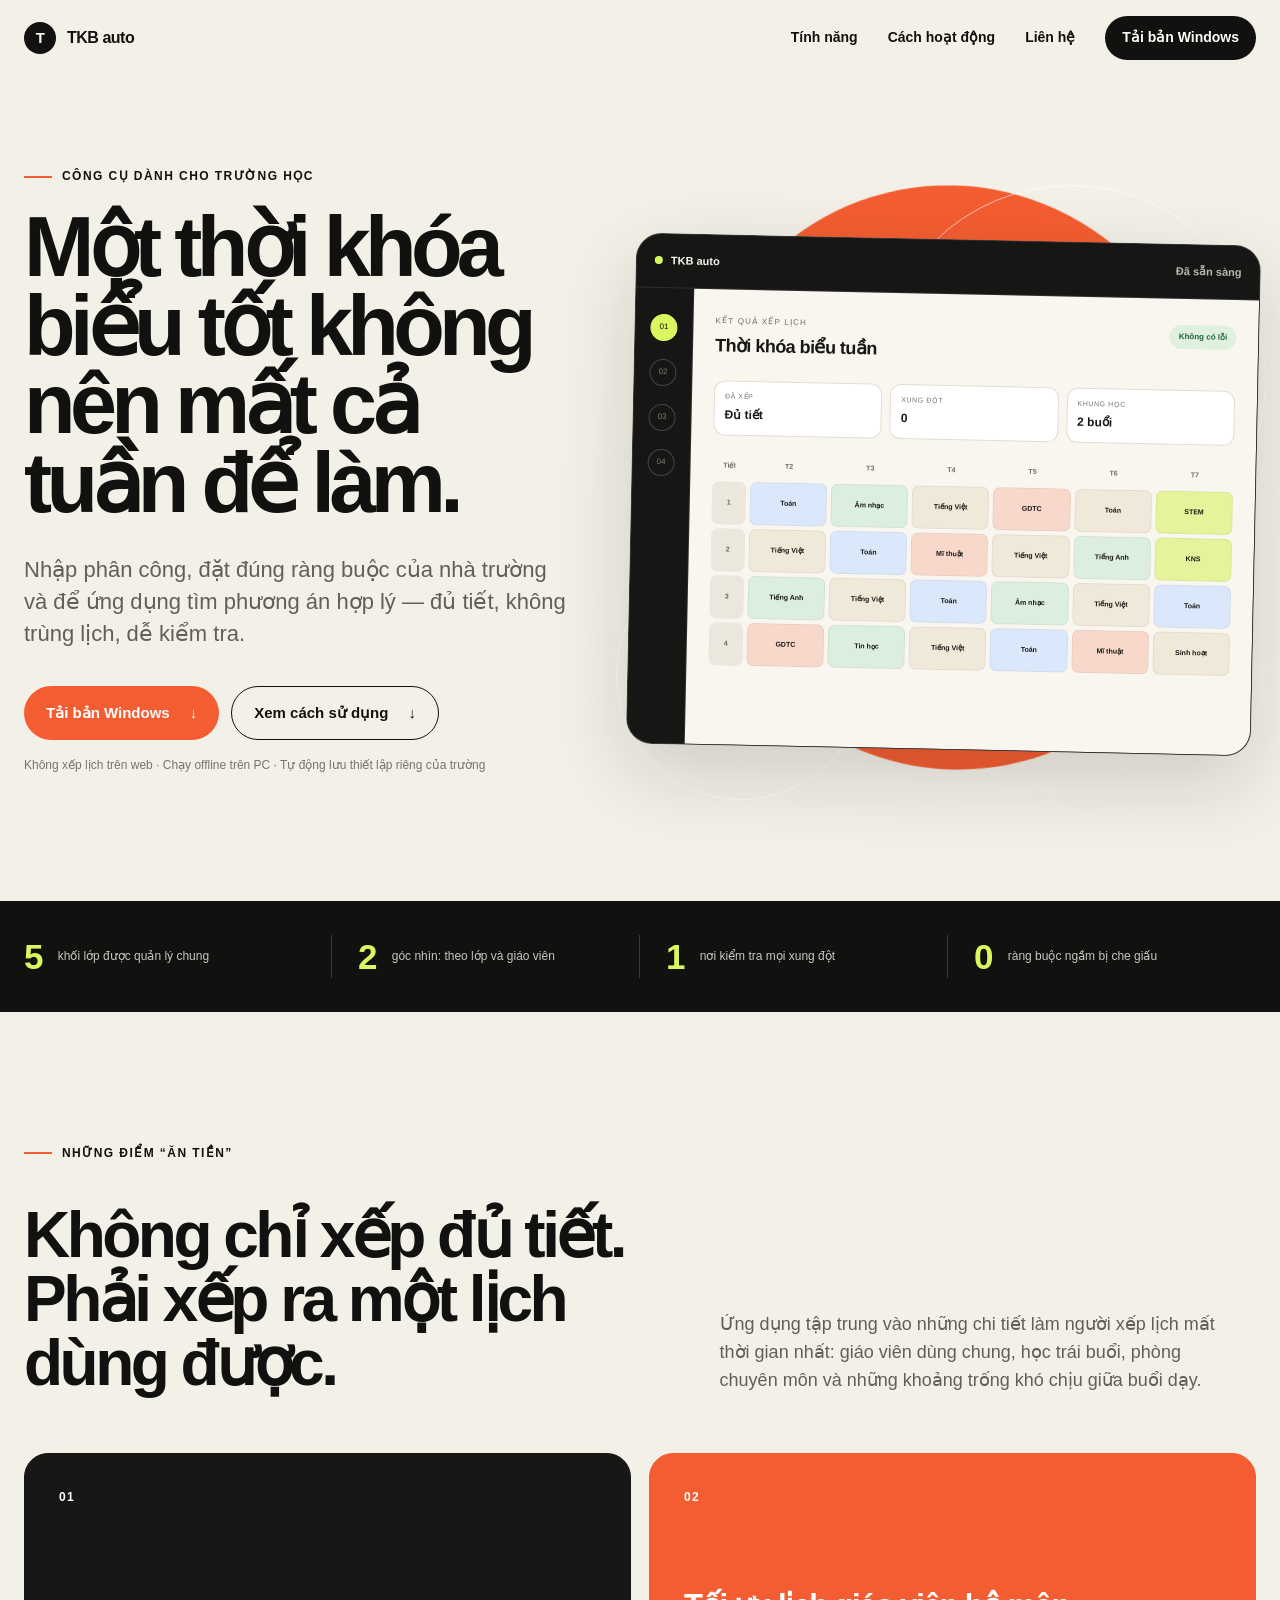
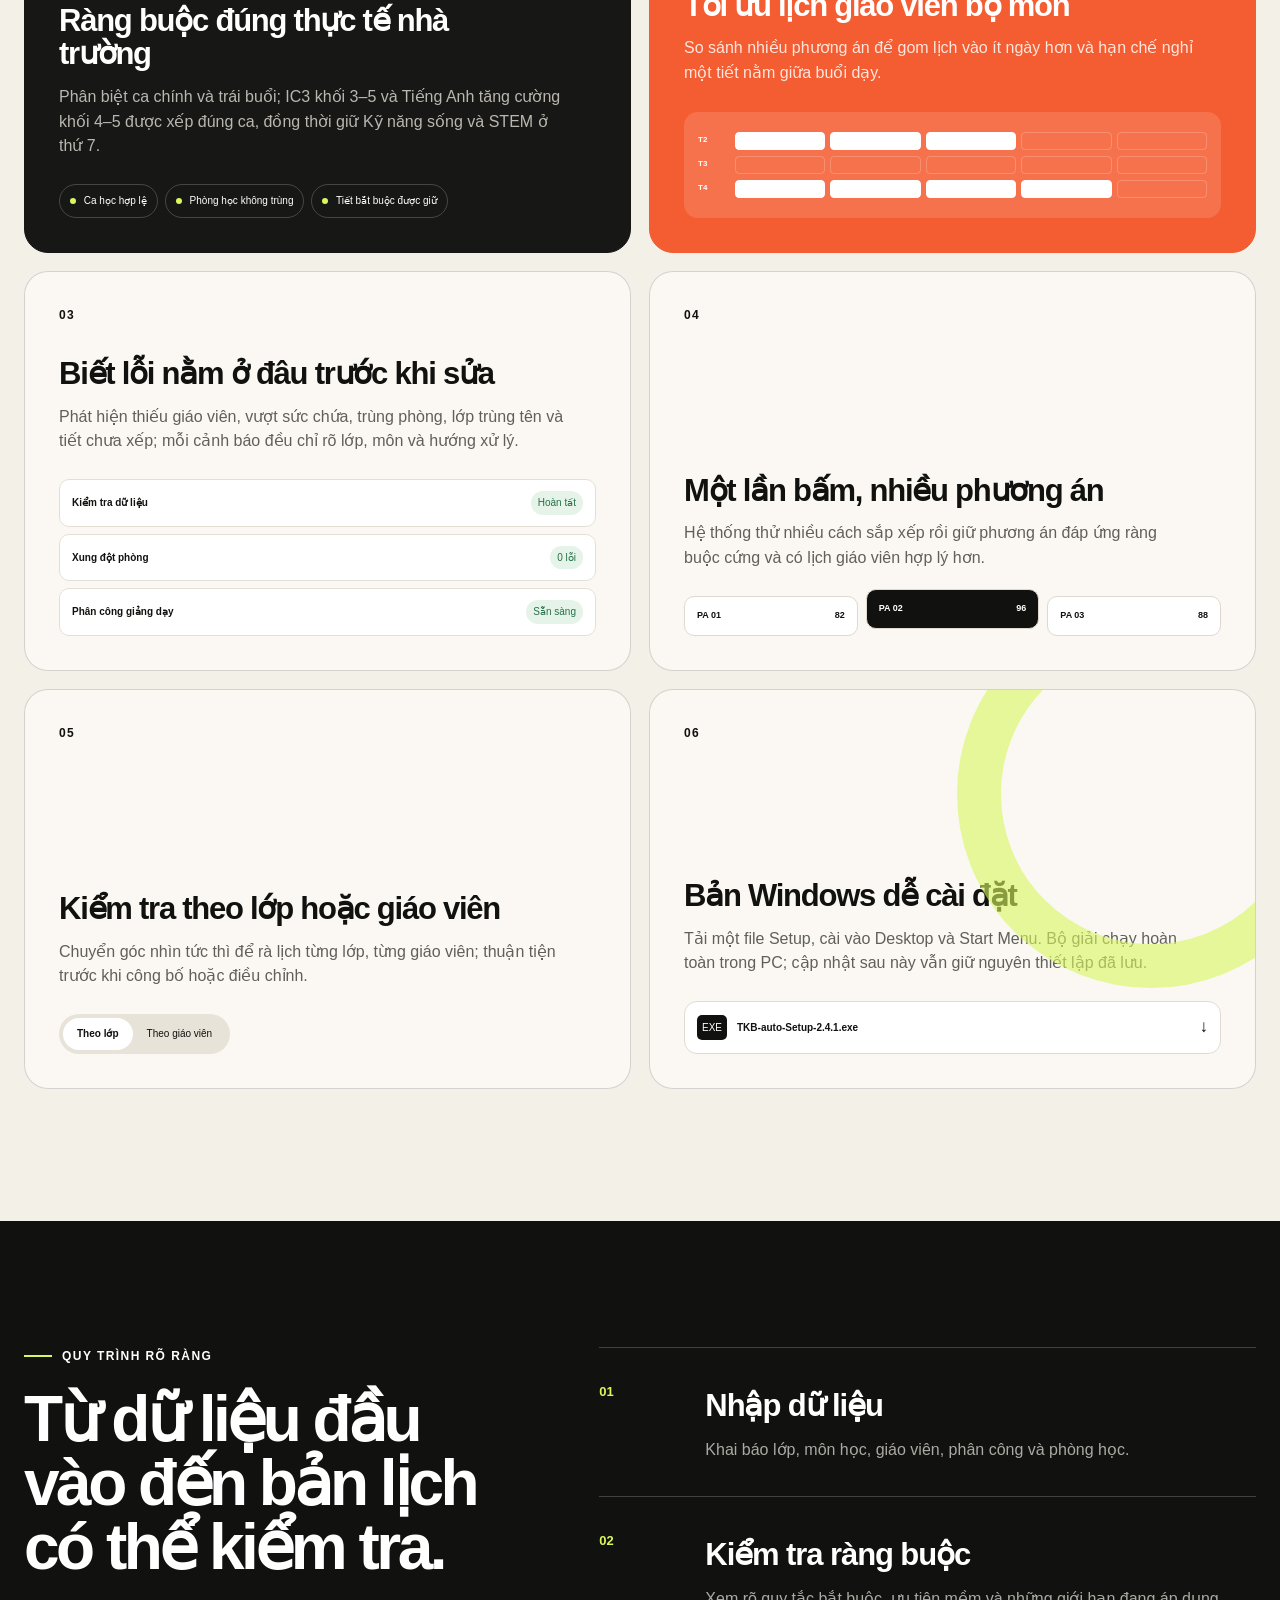
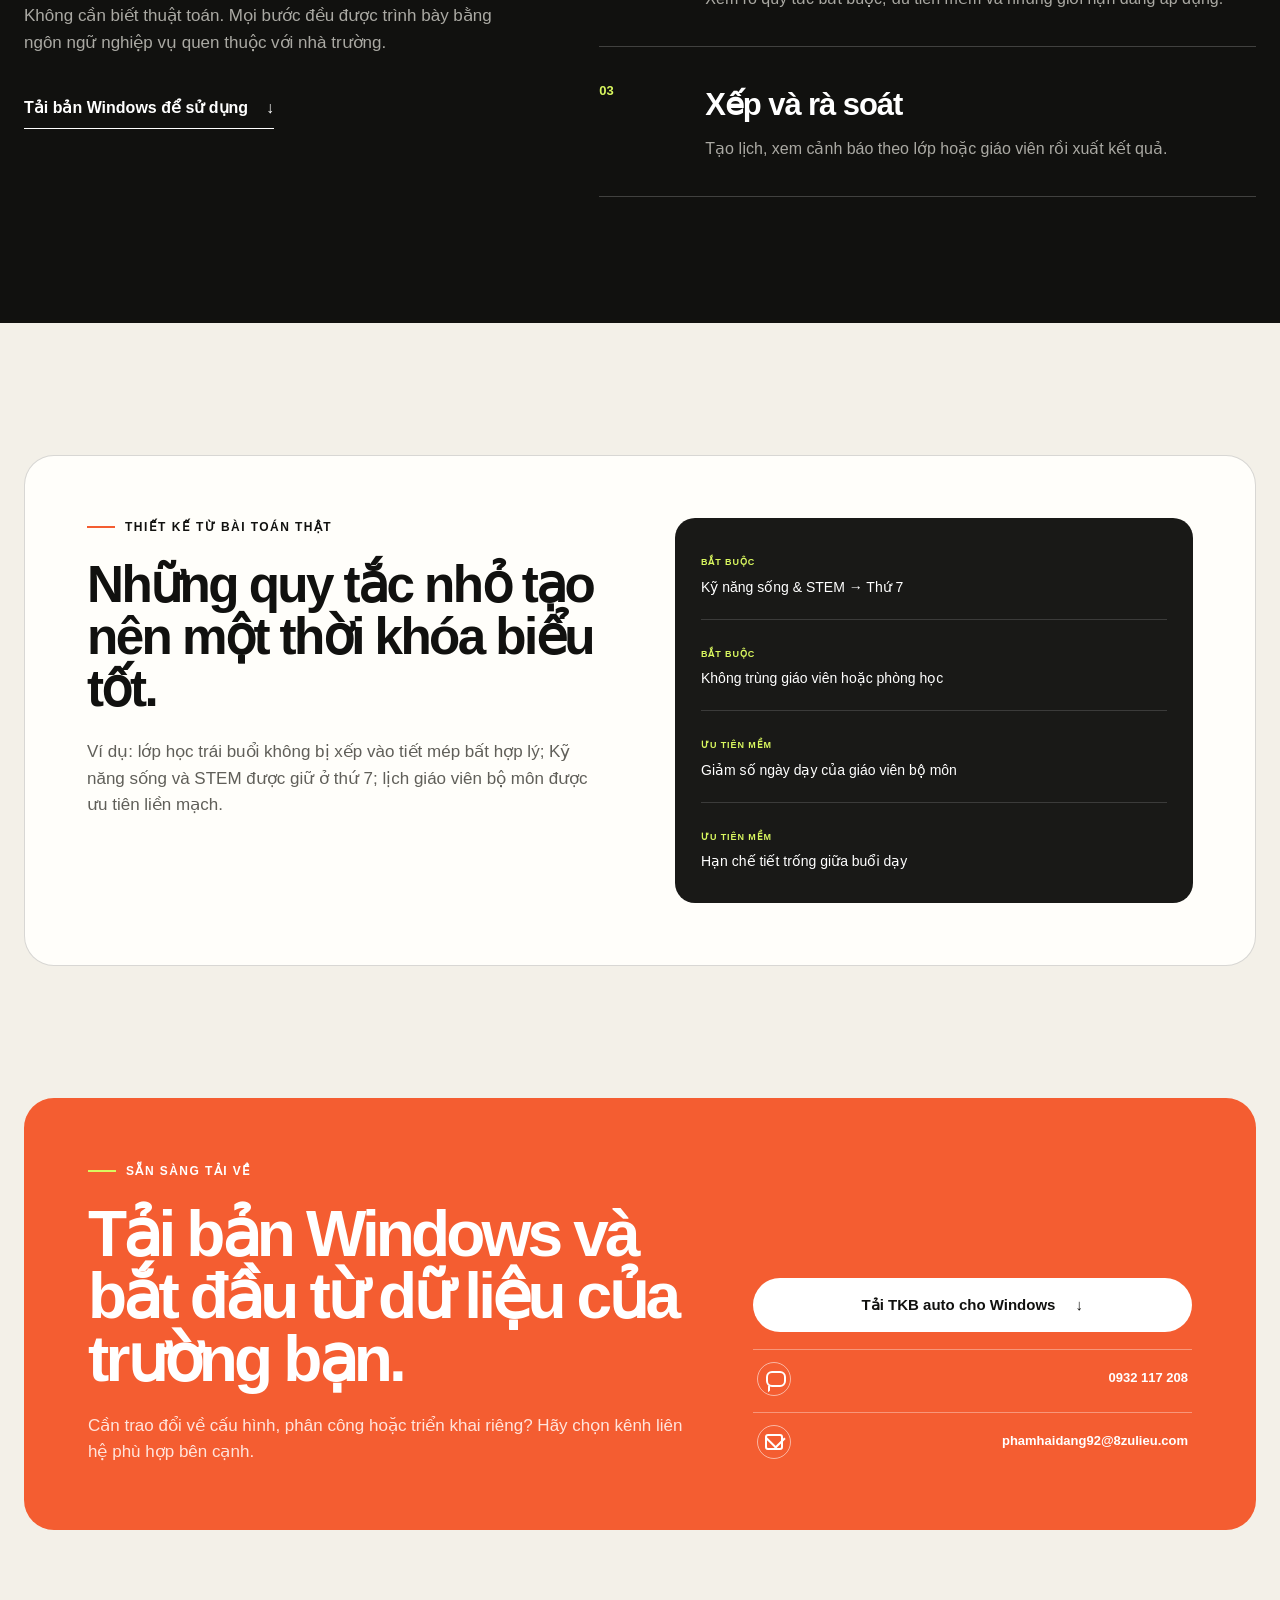
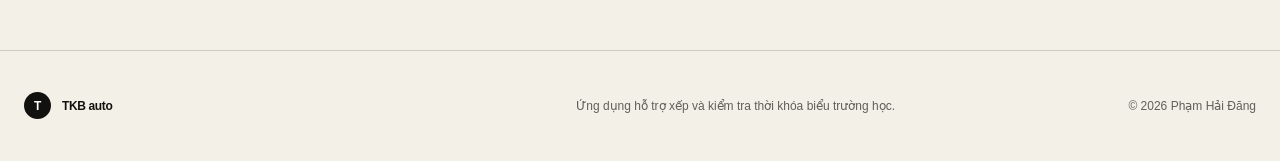
==== public/index.html @ d0f15cfa "V3.3" ====
<!doctype html>
<html lang="vi">
<head>
  <meta charset="utf-8">
  <meta name="viewport" content="width=device-width, initial-scale=1">
  <title>TKB auto — Xếp lịch nhanh, kiểm tra rõ, sửa dễ</title>
  <meta name="description" content="Ứng dụng xếp thời khóa biểu trường học với ràng buộc thực tế, tối ưu lịch giáo viên bộ môn và kiểm tra xung đột rõ ràng.">
  <meta name="theme-color" content="#f3f0e8">
  <meta property="og:title" content="TKB auto — Xếp lịch bớt áp lực">
  <meta property="og:description" content="Từ phân công giảng dạy đến thời khóa biểu hoàn chỉnh, có kiểm tra ràng buộc và tối ưu lịch giáo viên.">
  <meta property="og:type" content="website">
  <link rel="apple-touch-icon" href="./icons/icon-192.png">
  <link rel="stylesheet" href="./assets/styles.css">
  <!-- Bản CSS nhúng giúp trang vẫn hiển thị đúng khi nền tảng triển khai
       làm sai đường dẫn hoặc chưa tải được thư mục assets. -->
  <style id="bundled-critical-styles">
:root{
  --ink:#11110f;
  --muted:#605f59;
  --paper:#f3f0e8;
  --paper-2:#eae5da;
  --white:#fffefa;
  --orange:#f45d31;
  --orange-dark:#d9471f;
  --lime:#d9f75f;
  --blue:#a8c8ff;
  --green:#b7e7c4;
  --line:rgba(17,17,15,.16);
  --radius:24px;
  --shadow:0 28px 80px rgba(20,18,13,.16);
}

*{box-sizing:border-box}
html{scroll-behavior:smooth}
body{
  margin:0;
  background:var(--paper);
  color:var(--ink);
  font-family:Inter,ui-sans-serif,-apple-system,BlinkMacSystemFont,"Segoe UI",Arial,sans-serif;
  font-size:16px;
  line-height:1.55;
  -webkit-font-smoothing:antialiased;
}
a{color:inherit;text-decoration:none}
button{font:inherit}
.shell{width:min(1240px,calc(100% - 48px));margin-inline:auto}
.skip-link{position:fixed;left:16px;top:-60px;z-index:100;background:#fff;padding:12px 16px;border-radius:8px;font-weight:700}
.skip-link:focus{top:12px}

.site-header{
  position:sticky;
  top:0;
  z-index:50;
  background:rgba(243,240,232,.86);
  border-bottom:1px solid transparent;
  backdrop-filter:blur(18px);
}
.site-header.scrolled{border-bottom-color:var(--line)}
.nav-wrap{min-height:76px;display:flex;align-items:center;justify-content:space-between;gap:28px}
.brand{display:inline-flex;align-items:center;gap:11px;font-weight:760;letter-spacing:-.03em}
.brand-mark{width:32px;height:32px;border-radius:50%;display:grid;place-items:center;background:var(--ink);color:var(--white);font-size:15px}
.main-nav{display:flex;align-items:center;gap:30px;font-size:14px;font-weight:650}
.main-nav>a:not(.nav-download){position:relative}
.main-nav>a:not(.nav-download):after{content:"";position:absolute;left:0;right:100%;bottom:-5px;height:1px;background:var(--ink);transition:right .22s ease}
.main-nav>a:not(.nav-download):hover:after{right:0}
.nav-download{padding:11px 17px;background:var(--ink);color:var(--white);border-radius:999px;border:0;cursor:pointer;font:inherit}
.nav-download:hover{background:var(--orange)}
.install-button{font:inherit;cursor:pointer}
.menu-toggle{display:none;border:1px solid var(--line);background:transparent;border-radius:999px;padding:8px 13px;cursor:pointer}

.hero{display:grid;grid-template-columns:minmax(0,.93fr) minmax(520px,1.07fr);gap:64px;align-items:center;padding-top:76px;padding-bottom:100px;min-height:calc(100vh - 76px)}
.eyebrow{display:flex;align-items:center;gap:10px;margin:0 0 22px;font-size:12px;font-weight:800;letter-spacing:.12em;text-transform:uppercase}
.eyebrow span{width:28px;height:2px;background:var(--orange)}
.hero h1{font-size:clamp(50px,6.6vw,92px);line-height:.93;letter-spacing:-.067em;margin:0;max-width:760px;font-weight:750}
.hero-lead{font-size:clamp(18px,2vw,22px);line-height:1.45;color:var(--muted);max-width:650px;margin:32px 0 0}
.hero-actions{display:flex;flex-wrap:wrap;gap:12px;margin-top:36px}
.button{display:inline-flex;align-items:center;justify-content:center;gap:20px;min-height:54px;padding:0 22px;border:0;border-radius:999px;font-size:15px;font-weight:750;cursor:pointer;transition:transform .2s ease,background .2s ease,color .2s ease}
.button:hover{transform:translateY(-2px)}
.button-primary{background:var(--orange);color:#fff}
.button-primary:hover{background:var(--orange-dark)}
.button-secondary{border:1px solid var(--ink);background:transparent}
.button-secondary:hover{background:var(--ink);color:#fff}
.microcopy{font-size:12px;color:#77746c;margin-top:16px}

.product-stage{position:relative;padding:54px 0 20px;isolation:isolate}
.product-stage:before{content:"";position:absolute;inset:0 5% 0 8%;background:var(--orange);border-radius:50%;filter:blur(0);transform:rotate(-8deg);z-index:-3}
.orbit{position:absolute;border:1px solid rgba(255,255,255,.6);border-radius:50%;z-index:-1}
.orbit-one{width:390px;height:390px;right:-10px;top:0}
.orbit-two{width:250px;height:250px;left:-15px;bottom:-30px}
.product-window{background:#161614;border-radius:26px;box-shadow:var(--shadow);overflow:hidden;transform:rotate(1.2deg);border:1px solid rgba(255,255,255,.16)}
.window-bar{height:54px;display:flex;align-items:center;justify-content:space-between;padding:0 18px;color:#f6f3eb;border-bottom:1px solid rgba(255,255,255,.1);font-size:11px;font-weight:750}
.window-brand{display:flex;align-items:center;gap:8px}.dot{width:8px;height:8px;background:var(--lime);border-radius:50%}
.window-status{color:#b9b7af}
.mock-layout{display:grid;grid-template-columns:58px 1fr;min-height:455px}
.mock-sidebar{border-right:1px solid rgba(255,255,255,.1);display:flex;flex-direction:column;align-items:center;gap:18px;padding-top:26px}
.mock-step{width:27px;height:27px;border:1px solid rgba(255,255,255,.2);border-radius:50%;display:grid;place-items:center;color:#7f7e78;font-size:8px}.mock-step.active{background:var(--lime);color:#111;border-color:var(--lime)}
.mock-main{background:#f8f6ef;padding:26px 22px;color:#171714;min-width:0}
.mock-heading{display:flex;align-items:flex-start;justify-content:space-between;gap:16px}.mock-heading small{display:block;font-size:8px;letter-spacing:.15em;color:#6f6d66;margin-bottom:5px}.mock-heading strong{font-size:18px;letter-spacing:-.03em}
.success-pill{font-size:8px;font-weight:800;background:#dff0df;color:#216339;padding:6px 9px;border-radius:99px}
.metric-row{display:grid;grid-template-columns:repeat(3,1fr);gap:8px;margin:20px 0}
.metric-row div{background:#fff;border:1px solid #e3ded3;border-radius:11px;padding:10px}.metric-row span{display:block;font-size:7px;color:#77746d;text-transform:uppercase;letter-spacing:.08em}.metric-row strong{display:block;font-size:12px;margin-top:3px}
.schedule-grid{display:grid;grid-template-columns:34px repeat(6,minmax(44px,1fr));gap:4px}
.schedule-grid>span{min-height:43px;border-radius:7px;display:grid;place-items:center;text-align:center;padding:3px;font-size:7px;font-weight:700}
.grid-head{min-height:22px!important;color:#6f6d66}.period{background:#ebe7dd;color:#68665f}.cell{border:1px solid rgba(15,15,13,.05)}.cell.blue{background:#dbe8fb}.cell.green{background:#dceede}.cell.cream{background:#f0e8d8}.cell.coral{background:#f8d8cb}.cell.lime{background:#e5f49a}

.proof-band{background:var(--ink);color:#fff}
.proof-grid{display:grid;grid-template-columns:repeat(4,1fr);padding-block:34px}
.proof-grid>div{display:flex;align-items:center;gap:16px;padding:4px 26px;border-right:1px solid rgba(255,255,255,.18)}
.proof-grid>div:first-child{padding-left:0}.proof-grid>div:last-child{border-right:0}
.proof-grid strong{font-size:35px;line-height:1;color:var(--lime);letter-spacing:-.05em}.proof-grid span{font-size:12px;line-height:1.35;color:#c8c6bf}

.section{padding-top:132px;padding-bottom:132px}
.section-heading{display:grid;grid-template-columns:1.1fr .9fr;gap:40px;align-items:end;margin-bottom:58px}
.section-heading .eyebrow{grid-column:1/-1;margin-bottom:0}
.section-heading h2{font-size:clamp(42px,5vw,72px);line-height:1;letter-spacing:-.055em;margin:0;max-width:800px}
.section-heading>p:last-child{font-size:18px;color:var(--muted);margin:0;max-width:510px}
.feature-grid{display:grid;grid-template-columns:repeat(2,minmax(0,1fr));gap:18px}
.feature-card{position:relative;min-height:400px;padding:34px;border:1px solid var(--line);border-radius:var(--radius);background:rgba(255,254,250,.62);overflow:hidden;display:flex;flex-direction:column}
.feature-card h3{font-size:31px;line-height:1.08;letter-spacing:-.04em;max-width:480px;margin:auto 0 14px}
.feature-card p{color:var(--muted);font-size:16px;max-width:510px;margin:0}
.feature-number{font-size:12px;font-weight:800;letter-spacing:.12em}
.feature-dark{background:#171715;color:#fff;border-color:#171715}.feature-dark p{color:#b9b7b0}
.feature-accent{background:var(--orange);color:#fff;border-color:var(--orange)}.feature-accent p{color:#ffe6de}
.mini-rule-list{display:flex;flex-wrap:wrap;gap:7px;margin-top:25px}.mini-rule-list span{font-size:10px;padding:8px 10px;border:1px solid rgba(255,255,255,.2);border-radius:999px}.mini-rule-list i{display:inline-block;width:6px;height:6px;border-radius:50%;background:var(--lime);margin-right:5px}
.compact-schedule{margin-top:26px;background:rgba(255,255,255,.13);padding:14px;border-radius:14px}.compact-schedule div{display:grid;grid-template-columns:32px repeat(5,1fr);gap:5px;align-items:center;margin:6px 0}.compact-schedule span{font-size:8px;font-weight:800}.compact-schedule b{height:18px;border:1px solid rgba(255,255,255,.2);border-radius:4px}.compact-schedule b.on{background:#fff;border-color:#fff}
.issue-stack{display:grid;gap:7px;margin-top:25px}.issue-stack span{display:flex;justify-content:space-between;align-items:center;background:#fff;border:1px solid #e4dfd4;padding:11px 12px;border-radius:10px;font-size:10px}.issue-stack em{font-style:normal;color:#26714a;background:#e5f3e8;padding:4px 7px;border-radius:99px}
.option-cards{display:flex;gap:8px;margin-top:25px}.option-cards span{flex:1;background:#fff;border:1px solid #ded9cf;border-radius:10px;padding:12px;font-size:9px;font-weight:800}.option-cards i{float:right;font-style:normal}.option-cards .chosen{background:var(--ink);color:#fff;transform:translateY(-7px)}
.view-switch{display:flex;background:#e8e3d8;padding:4px;border-radius:999px;margin-top:25px;width:max-content;max-width:100%}.view-switch span{font-size:10px;padding:8px 14px;border-radius:999px}.view-switch .active{background:#fff;font-weight:800}
.feature-lined:after{content:"";position:absolute;right:-90px;top:-90px;width:300px;height:300px;border:44px solid var(--lime);border-radius:50%;opacity:.6}.file-chip{position:relative;z-index:1;display:flex;align-items:center;gap:10px;background:#fff;border:1px solid #dfdbd0;border-radius:13px;padding:12px;margin-top:25px;font-size:10px}.file-chip span{background:var(--ink);color:#fff;border-radius:5px;padding:5px}.file-chip b{flex:1}.file-chip em{font-style:normal;font-size:17px}

.workflow-section{background:var(--ink);color:#fff;padding:126px 0}
.workflow-wrap{display:grid;grid-template-columns:.85fr 1.15fr;gap:90px;align-items:start}
.eyebrow-light{color:#fff}.eyebrow-light span{background:var(--lime)}
.workflow-copy{position:sticky;top:120px}.workflow-copy h2{font-size:clamp(42px,5vw,68px);line-height:1;letter-spacing:-.055em;margin:0 0 24px}.workflow-copy>p:not(.eyebrow){color:#aaa9a3;font-size:17px;max-width:500px}.text-link{display:inline-flex;gap:18px;margin-top:23px;border-bottom:1px solid #fff;padding-bottom:7px;font-weight:750}
.workflow-list{list-style:none;padding:0;margin:0}.workflow-list li{display:grid;grid-template-columns:80px 1fr;gap:26px;padding:34px 0;border-top:1px solid rgba(255,255,255,.2)}.workflow-list li:last-child{border-bottom:1px solid rgba(255,255,255,.2)}.workflow-list>li>span{font-size:13px;color:var(--lime);font-weight:800}.workflow-list h3{font-size:31px;margin:0 0 8px;letter-spacing:-.035em}.workflow-list p{margin:0;color:#aaa9a3;max-width:520px}

.reality-panel{display:grid;grid-template-columns:1fr 1fr;gap:70px;background:var(--white);border:1px solid var(--line);border-radius:30px;padding:62px}
.reality-copy h2{font-size:clamp(38px,4vw,58px);line-height:1.02;letter-spacing:-.05em;margin:0 0 24px}.reality-copy>p:last-child{color:var(--muted);font-size:17px}
.rule-board{background:#191917;color:#fff;border-radius:20px;padding:10px 26px}.rule-board div{padding:20px 0;border-bottom:1px solid rgba(255,255,255,.15)}.rule-board div:last-child{border:0}.rule-board span{font-size:9px;letter-spacing:.1em;text-transform:uppercase;color:var(--lime);font-weight:800}.rule-board p{margin:4px 0 0;font-size:14px}

.contact-section{padding:0 0 120px}
.contact-card{background:var(--orange);color:#fff;border-radius:30px;padding:64px;display:grid;grid-template-columns:1.15fr .85fr;gap:70px;align-items:end}
.contact-card h2{font-size:clamp(42px,5vw,72px);line-height:.98;letter-spacing:-.06em;margin:0 0 22px}.contact-card p:not(.eyebrow){color:#ffe4dc;font-size:17px;max-width:650px;margin-bottom:0}
.contact-actions{display:grid;gap:9px}.button-light{background:#fff;color:var(--ink);margin-bottom:8px}.button-light:hover{background:var(--lime)}
.contact-link{display:flex;align-items:center;justify-content:space-between;gap:20px;border-top:1px solid rgba(255,255,255,.35);padding:12px 4px 7px}.contact-link strong{font-size:13px;text-align:right;overflow-wrap:anywhere}
.contact-icon{position:relative;display:inline-block;width:34px;height:34px;flex:0 0 34px;border:1px solid rgba(255,255,255,.55);border-radius:50%}
.contact-icon-chat:before{content:"";position:absolute;left:8px;top:8px;width:16px;height:12px;border:2px solid #fff;border-radius:6px}
.contact-icon-chat:after{content:"";position:absolute;left:10px;top:20px;width:6px;height:6px;border-left:2px solid #fff;transform:skewY(-38deg)}
.contact-icon-mail:before{content:"";position:absolute;inset:8px 7px;border:2px solid #fff;border-radius:3px}
.contact-icon-mail:after{content:"";position:absolute;left:10px;top:8px;width:12px;height:12px;border-right:2px solid #fff;border-bottom:2px solid #fff;transform:rotate(45deg) translate(-1px,-2px)}

.install-dialog{width:min(620px,calc(100% - 30px));border:0;border-radius:26px;padding:38px;background:var(--white);color:var(--ink);box-shadow:0 30px 100px rgba(0,0,0,.3)}
.install-dialog::backdrop{background:rgba(17,17,15,.66);backdrop-filter:blur(7px)}
.install-dialog form{position:absolute;right:18px;top:18px}.dialog-close{width:36px;height:36px;border:1px solid var(--line);border-radius:50%;background:transparent;font-size:23px;line-height:1;cursor:pointer}
.install-dialog h2{font-size:38px;line-height:1.03;letter-spacing:-.045em;margin:0 0 22px;max-width:520px}
.install-dialog ol{padding-left:22px;color:var(--muted);margin:0 0 28px}.install-dialog li{padding:5px 0 5px 6px}.install-dialog .button{width:max-content}

.site-footer{border-top:1px solid var(--line);padding:34px 0}
.footer-wrap{display:grid;grid-template-columns:1fr 1fr auto;align-items:center;gap:30px;font-size:12px;color:var(--muted)}
.brand-footer{color:var(--ink)}.brand-footer .brand-mark{width:27px;height:27px;font-size:12px}

.js .reveal{opacity:0;transform:translateY(24px);transition:opacity .7s ease,transform .7s ease}.js .reveal.visible{opacity:1;transform:none}
:focus-visible{outline:3px solid var(--blue);outline-offset:3px}
@media (prefers-reduced-motion:reduce){html{scroll-behavior:auto}.js .reveal{opacity:1;transform:none;transition:none}.button{transition:none}}

@media(max-width:1050px){
  .hero{grid-template-columns:1fr;min-height:auto;padding-top:60px}.hero-copy{max-width:850px}.product-stage{max-width:780px;width:100%;margin:auto}.section-heading{grid-template-columns:1fr}.section-heading>p:last-child{max-width:700px}.workflow-wrap{gap:50px}.reality-panel{gap:40px;padding:44px}.contact-card{grid-template-columns:1fr;gap:45px}
}
@media(max-width:780px){
  .shell{width:min(100% - 30px,1240px)}.nav-wrap{min-height:68px}.menu-toggle{display:block}.main-nav{display:none;position:absolute;left:15px;right:15px;top:64px;background:var(--white);border:1px solid var(--line);border-radius:16px;padding:15px;box-shadow:0 15px 35px rgba(0,0,0,.12);align-items:stretch;gap:2px}.main-nav.open{display:flex;flex-direction:column}.main-nav a,.main-nav button{padding:11px 12px}.nav-download{text-align:center;margin-top:5px}.hero{padding-top:48px;padding-bottom:72px;gap:38px}.hero h1{font-size:clamp(46px,14vw,72px)}.mock-layout{grid-template-columns:42px 1fr;min-height:400px}.mock-main{padding:20px 13px}.schedule-grid{grid-template-columns:27px repeat(6,minmax(33px,1fr));gap:3px}.schedule-grid>span{min-height:37px;font-size:6px}.proof-grid{grid-template-columns:1fr 1fr;gap:0}.proof-grid>div{border-right:0;border-bottom:1px solid rgba(255,255,255,.18);padding:22px 12px}.proof-grid>div:nth-child(odd){border-right:1px solid rgba(255,255,255,.18)}.section{padding-top:92px;padding-bottom:92px}.section-heading{margin-bottom:38px}.section-heading h2{font-size:44px}.feature-grid{grid-template-columns:1fr}.feature-card{min-height:360px;padding:27px}.feature-card h3{font-size:29px}.workflow-section{padding:90px 0}.workflow-wrap{grid-template-columns:1fr}.workflow-copy{position:static}.workflow-copy h2{font-size:44px}.reality-panel{grid-template-columns:1fr;padding:30px 24px}.contact-section{padding-bottom:78px}.contact-card{padding:36px 25px}.contact-card h2{font-size:44px}.footer-wrap{grid-template-columns:1fr;gap:12px}.footer-wrap p{margin:0}.install-dialog{padding:32px 24px}.install-dialog h2{font-size:32px}
}
@media(max-width:480px){
  .hero-actions{display:grid}.button{width:100%}.product-stage{padding-top:28px}.product-stage:before{inset:0}.product-window{border-radius:18px}.window-bar{height:46px}.mock-sidebar{display:none}.mock-layout{grid-template-columns:1fr}.metric-row div{padding:8px 6px}.schedule-grid{overflow:hidden}.proof-grid{grid-template-columns:1fr}.proof-grid>div:nth-child(odd){border-right:0}.section-heading h2,.workflow-copy h2,.contact-card h2{font-size:38px}.feature-card{min-height:340px}.workflow-list li{grid-template-columns:44px 1fr;gap:12px}.workflow-list h3{font-size:25px}.contact-link{align-items:center;flex-direction:row;gap:12px}.contact-link strong{text-align:right}.reality-panel{border-radius:22px}.contact-card{border-radius:22px}
}

  </style>
</head>
<body>
  <a class="skip-link" href="#main">Đi thẳng tới nội dung</a>

  <header class="site-header" id="top">
    <div class="shell nav-wrap">
      <a class="brand" href="#top" aria-label="TKB auto - Trang chủ">
        <span class="brand-mark" aria-hidden="true">T</span>
        <span>TKB auto</span>
      </a>
      <button class="menu-toggle" type="button" aria-expanded="false" aria-controls="main-nav">Menu</button>
      <nav class="main-nav" id="main-nav" aria-label="Điều hướng chính">
        <a href="#features">Tính năng</a>
        <a href="#workflow">Cách hoạt động</a>
        <a href="#contact">Liên hệ</a>
        <a class="nav-download" href="./downloads/TKB-auto-Setup-2.4.1.exe" download data-desktop-download>Tải bản Windows</a>
      </nav>
    </div>
  </header>

  <main id="main">
    <section class="hero shell">
      <div class="hero-copy reveal">
        <p class="eyebrow"><span></span> Công cụ dành cho trường học</p>
        <h1>Một thời khóa biểu tốt không nên mất cả tuần để làm.</h1>
        <p class="hero-lead">Nhập phân công, đặt đúng ràng buộc của nhà trường và để ứng dụng tìm phương án hợp lý — đủ tiết, không trùng lịch, dễ kiểm tra.</p>
        <div class="hero-actions">
          <a class="button button-primary" href="./downloads/TKB-auto-Setup-2.4.1.exe" download data-desktop-download>Tải bản Windows <span aria-hidden="true">↓</span></a>
          <a class="button button-secondary" href="#workflow">Xem cách sử dụng <span aria-hidden="true">↓</span></a>
        </div>
        <p class="microcopy">Không xếp lịch trên web · Chạy offline trên PC · Tự động lưu thiết lập riêng của trường</p>
      </div>

      <div class="product-stage reveal" aria-label="Minh họa giao diện ứng dụng thời khóa biểu">
        <div class="orbit orbit-one"></div>
        <div class="orbit orbit-two"></div>
        <div class="product-window">
          <div class="window-bar">
            <div class="window-brand"><span class="dot"></span> TKB auto</div>
            <div class="window-status">Đã sẵn sàng</div>
          </div>
          <div class="mock-layout">
            <aside class="mock-sidebar" aria-hidden="true">
              <span class="mock-step active">01</span>
              <span class="mock-step">02</span>
              <span class="mock-step">03</span>
              <span class="mock-step">04</span>
            </aside>
            <div class="mock-main">
              <div class="mock-heading">
                <div><small>KẾT QUẢ XẾP LỊCH</small><strong>Thời khóa biểu tuần</strong></div>
                <span class="success-pill">Không có lỗi</span>
              </div>
              <div class="metric-row">
                <div><span>Đã xếp</span><strong>Đủ tiết</strong></div>
                <div><span>Xung đột</span><strong>0</strong></div>
                <div><span>Khung học</span><strong>2 buổi</strong></div>
              </div>
              <div class="schedule-grid" aria-hidden="true">
                <span class="grid-head">Tiết</span><span class="grid-head">T2</span><span class="grid-head">T3</span><span class="grid-head">T4</span><span class="grid-head">T5</span><span class="grid-head">T6</span><span class="grid-head">T7</span>
                <span class="period">1</span><span class="cell blue">Toán</span><span class="cell green">Âm nhạc</span><span class="cell cream">Tiếng Việt</span><span class="cell coral">GDTC</span><span class="cell cream">Toán</span><span class="cell lime">STEM</span>
                <span class="period">2</span><span class="cell cream">Tiếng Việt</span><span class="cell blue">Toán</span><span class="cell coral">Mĩ thuật</span><span class="cell cream">Tiếng Việt</span><span class="cell green">Tiếng Anh</span><span class="cell lime">KNS</span>
                <span class="period">3</span><span class="cell green">Tiếng Anh</span><span class="cell cream">Tiếng Việt</span><span class="cell blue">Toán</span><span class="cell green">Âm nhạc</span><span class="cell cream">Tiếng Việt</span><span class="cell blue">Toán</span>
                <span class="period">4</span><span class="cell coral">GDTC</span><span class="cell green">Tin học</span><span class="cell cream">Tiếng Việt</span><span class="cell blue">Toán</span><span class="cell coral">Mĩ thuật</span><span class="cell cream">Sinh hoạt</span>
              </div>
            </div>
          </div>
        </div>
      </div>
    </section>

    <section class="proof-band" aria-label="Lợi ích tổng quan">
      <div class="shell proof-grid">
        <div><strong>5</strong><span>khối lớp được quản lý chung</span></div>
        <div><strong>2</strong><span>góc nhìn: theo lớp và giáo viên</span></div>
        <div><strong>1</strong><span>nơi kiểm tra mọi xung đột</span></div>
        <div><strong>0</strong><span>ràng buộc ngầm bị che giấu</span></div>
      </div>
    </section>

    <section class="section shell" id="features">
      <div class="section-heading reveal">
        <p class="eyebrow"><span></span> Những điểm “ăn tiền”</p>
        <h2>Không chỉ xếp đủ tiết.<br>Phải xếp ra một lịch dùng được.</h2>
        <p>Ứng dụng tập trung vào những chi tiết làm người xếp lịch mất thời gian nhất: giáo viên dùng chung, học trái buổi, phòng chuyên môn và những khoảng trống khó chịu giữa buổi dạy.</p>
      </div>

      <div class="feature-grid">
        <article class="feature-card feature-dark reveal">
          <span class="feature-number">01</span>
          <h3>Ràng buộc đúng thực tế nhà trường</h3>
          <p>Phân biệt ca chính và trái buổi; IC3 khối 3–5 và Tiếng Anh tăng cường khối 4–5 được xếp đúng ca, đồng thời giữ Kỹ năng sống và STEM ở thứ 7.</p>
          <div class="mini-rule-list" aria-hidden="true">
            <span><i></i> Ca học hợp lệ</span>
            <span><i></i> Phòng học không trùng</span>
            <span><i></i> Tiết bắt buộc được giữ</span>
          </div>
        </article>

        <article class="feature-card feature-accent reveal">
          <span class="feature-number">02</span>
          <h3>Tối ưu lịch giáo viên bộ môn</h3>
          <p>So sánh nhiều phương án để gom lịch vào ít ngày hơn và hạn chế nghỉ một tiết nằm giữa buổi dạy.</p>
          <div class="compact-schedule" aria-hidden="true">
            <div><span>T2</span><b class="on"></b><b class="on"></b><b class="on"></b><b></b><b></b></div>
            <div><span>T3</span><b></b><b></b><b></b><b></b><b></b></div>
            <div><span>T4</span><b class="on"></b><b class="on"></b><b class="on"></b><b class="on"></b><b></b></div>
          </div>
        </article>

        <article class="feature-card reveal">
          <span class="feature-number">03</span>
          <h3>Biết lỗi nằm ở đâu trước khi sửa</h3>
          <p>Phát hiện thiếu giáo viên, vượt sức chứa, trùng phòng, lớp trùng tên và tiết chưa xếp; mỗi cảnh báo đều chỉ rõ lớp, môn và hướng xử lý.</p>
          <div class="issue-stack" aria-hidden="true">
            <span><b>Kiểm tra dữ liệu</b><em>Hoàn tất</em></span>
            <span><b>Xung đột phòng</b><em>0 lỗi</em></span>
            <span><b>Phân công giảng dạy</b><em>Sẵn sàng</em></span>
          </div>
        </article>

        <article class="feature-card reveal">
          <span class="feature-number">04</span>
          <h3>Một lần bấm, nhiều phương án</h3>
          <p>Hệ thống thử nhiều cách sắp xếp rồi giữ phương án đáp ứng ràng buộc cứng và có lịch giáo viên hợp lý hơn.</p>
          <div class="option-cards" aria-hidden="true">
            <span>PA 01 <i>82</i></span>
            <span class="chosen">PA 02 <i>96</i></span>
            <span>PA 03 <i>88</i></span>
          </div>
        </article>

        <article class="feature-card reveal">
          <span class="feature-number">05</span>
          <h3>Kiểm tra theo lớp hoặc giáo viên</h3>
          <p>Chuyển góc nhìn tức thì để rà lịch từng lớp, từng giáo viên; thuận tiện trước khi công bố hoặc điều chỉnh.</p>
          <div class="view-switch" aria-hidden="true"><span class="active">Theo lớp</span><span>Theo giáo viên</span></div>
        </article>

        <article class="feature-card feature-lined reveal">
          <span class="feature-number">06</span>
          <h3>Bản Windows dễ cài đặt</h3>
          <p>Tải một file Setup, cài vào Desktop và Start Menu. Bộ giải chạy hoàn toàn trong PC; cập nhật sau này vẫn giữ nguyên thiết lập đã lưu.</p>
          <div class="file-chip" aria-hidden="true"><span>EXE</span><b>TKB-auto-Setup-2.4.1.exe</b><em>↓</em></div>
        </article>
      </div>
    </section>

    <section class="workflow-section" id="workflow">
      <div class="shell workflow-wrap">
        <div class="workflow-copy reveal">
          <p class="eyebrow eyebrow-light"><span></span> Quy trình rõ ràng</p>
          <h2>Từ dữ liệu đầu vào đến bản lịch có thể kiểm tra.</h2>
          <p>Không cần biết thuật toán. Mọi bước đều được trình bày bằng ngôn ngữ nghiệp vụ quen thuộc với nhà trường.</p>
          <a class="text-link" href="./downloads/TKB-auto-Setup-2.4.1.exe" download data-desktop-download>Tải bản Windows để sử dụng <span aria-hidden="true">↓</span></a>
        </div>
        <ol class="workflow-list">
          <li class="reveal"><span>01</span><div><h3>Nhập dữ liệu</h3><p>Khai báo lớp, môn học, giáo viên, phân công và phòng học.</p></div></li>
          <li class="reveal"><span>02</span><div><h3>Kiểm tra ràng buộc</h3><p>Xem rõ quy tắc bắt buộc, ưu tiên mềm và những giới hạn đang áp dụng.</p></div></li>
          <li class="reveal"><span>03</span><div><h3>Xếp và rà soát</h3><p>Tạo lịch, xem cảnh báo theo lớp hoặc giáo viên rồi xuất kết quả.</p></div></li>
        </ol>
      </div>
    </section>

    <section class="section shell">
      <div class="reality-panel reveal">
        <div class="reality-copy">
          <p class="eyebrow"><span></span> Thiết kế từ bài toán thật</p>
          <h2>Những quy tắc nhỏ tạo nên một thời khóa biểu tốt.</h2>
          <p>Ví dụ: lớp học trái buổi không bị xếp vào tiết mép bất hợp lý; Kỹ năng sống và STEM được giữ ở thứ 7; lịch giáo viên bộ môn được ưu tiên liền mạch.</p>
        </div>
        <div class="rule-board" aria-label="Ví dụ các ràng buộc của ứng dụng">
          <div><span>Bắt buộc</span><p>Kỹ năng sống & STEM → Thứ 7</p></div>
          <div><span>Bắt buộc</span><p>Không trùng giáo viên hoặc phòng học</p></div>
          <div><span>Ưu tiên mềm</span><p>Giảm số ngày dạy của giáo viên bộ môn</p></div>
          <div><span>Ưu tiên mềm</span><p>Hạn chế tiết trống giữa buổi dạy</p></div>
        </div>
      </div>
    </section>

    <section class="contact-section" id="contact">
      <div class="shell contact-card reveal">
        <div>
          <p class="eyebrow eyebrow-light"><span></span> Sẵn sàng tải về</p>
          <h2>Tải bản Windows và bắt đầu từ dữ liệu của trường bạn.</h2>
          <p>Cần trao đổi về cấu hình, phân công hoặc triển khai riêng? Hãy chọn kênh liên hệ phù hợp bên cạnh.</p>
        </div>
        <div class="contact-actions">
          <a class="button button-light" href="./downloads/TKB-auto-Setup-2.4.1.exe" download data-desktop-download>Tải TKB auto cho Windows <span aria-hidden="true">↓</span></a>
          <a class="contact-link" href="https://zalo.me/0932117208" target="_blank" rel="noopener noreferrer" aria-label="Nhắn tin theo số 0932 117 208"><span class="contact-icon contact-icon-chat" aria-hidden="true"></span><strong>0932 117 208</strong></a>
          <a class="contact-link" href="mailto:phamhaidang92@8zulieu.com" aria-label="Gửi thư đến phamhaidang92@8zulieu.com"><span class="contact-icon contact-icon-mail" aria-hidden="true"></span><strong>phamhaidang92@8zulieu.com</strong></a>
        </div>
      </div>
    </section>
  </main>

  <footer class="site-footer">
    <div class="shell footer-wrap">
      <div class="brand brand-footer"><span class="brand-mark" aria-hidden="true">T</span><span>TKB auto</span></div>
      <p>Ứng dụng hỗ trợ xếp và kiểm tra thời khóa biểu trường học.</p>
      <p>© <span id="year">2026</span> Phạm Hải Đăng</p>
    </div>
  </footer>
  <!-- JavaScript được nhúng để menu không phụ thuộc thư mục assets. -->
  <script id="bundled-site-script">
document.documentElement.classList.add('js');

const header = document.querySelector('.site-header');
const menuButton = document.querySelector('.menu-toggle');
const nav = document.querySelector('.main-nav');

function syncHeader(){
  header?.classList.toggle('scrolled', window.scrollY > 8);
}

syncHeader();
window.addEventListener('scroll', syncHeader, {passive:true});

menuButton?.addEventListener('click', () => {
  const open = nav.classList.toggle('open');
  menuButton.setAttribute('aria-expanded', String(open));
});

nav?.querySelectorAll('a').forEach(link => link.addEventListener('click', () => {
  nav.classList.remove('open');
  menuButton?.setAttribute('aria-expanded', 'false');
}));

if('serviceWorker' in navigator){
  window.addEventListener('load', async () => {
    try{
      const registrations=await navigator.serviceWorker.getRegistrations();
      await Promise.all(registrations.map(item=>item.unregister()));
    }catch(error){ console.warn('Không thể dọn service worker cũ:',error); }
  });
}

const reduceMotion = window.matchMedia('(prefers-reduced-motion: reduce)').matches;
const reveals = document.querySelectorAll('.reveal');

if(reduceMotion || !('IntersectionObserver' in window)){
  reveals.forEach(item => item.classList.add('visible'));
}else{
  const observer = new IntersectionObserver(entries => {
    entries.forEach(entry => {
      if(entry.isIntersecting){
        entry.target.classList.add('visible');
        observer.unobserve(entry.target);
      }
    });
  }, {threshold:.12});
  reveals.forEach(item => observer.observe(item));
}

const year = document.getElementById('year');
if(year) year.textContent = String(new Date().getFullYear());

let installerDownloadRunning=false;
async function downloadDesktopInstaller(event){
  event.preventDefault();
  if(installerDownloadRunning) return;
  installerDownloadRunning=true;
  const links=[...document.querySelectorAll('[data-desktop-download]')];
  const originalLabels=links.map(link=>link.innerHTML);
  links.forEach(link=>{link.setAttribute('aria-disabled','true');link.innerHTML='Đang tải bộ cài…';});
  try{
    const manifestResponse=await fetch('./downloads/TKB-auto-Setup.manifest.json',{cache:'no-store'});
    if(!manifestResponse.ok) throw new Error('Không đọc được danh sách tệp bộ cài.');
    const manifest=await manifestResponse.json();
    if(!manifest||!Array.isArray(manifest.parts)||!manifest.parts.length) throw new Error('Danh sách tệp bộ cài không hợp lệ.');
    const chunks=[]; let received=0;
    for(let index=0;index<manifest.parts.length;index++){
      links.forEach(link=>{link.innerHTML=`Đang tải ${index+1}/${manifest.parts.length}…`;});
      const response=await fetch(`./downloads/${manifest.parts[index].file}`,{cache:'no-store'});
      if(!response.ok) throw new Error(`Thiếu phần ${index+1} của bộ cài.`);
      const chunk=await response.arrayBuffer();
      if(chunk.byteLength!==manifest.parts[index].bytes) throw new Error(`Phần ${index+1} tải chưa đủ.`);
      chunks.push(chunk); received+=chunk.byteLength;
    }
    if(received!==manifest.bytes) throw new Error('Bộ cài tải chưa đủ dung lượng.');
    const blob=new Blob(chunks,{type:'application/vnd.microsoft.portable-executable'});
    const url=URL.createObjectURL(blob);
    const anchor=document.createElement('a');
    anchor.href=url; anchor.download=manifest.fileName||'TKB-auto-Setup-2.4.1.exe';
    document.body.appendChild(anchor); anchor.click(); anchor.remove();
    setTimeout(()=>URL.revokeObjectURL(url),60000);
  }catch(error){
    console.error(error);
    alert('Không tải được trọn bộ cài TKB auto. Vui lòng kiểm tra mạng rồi thử lại.\n\n'+(error&&error.message?error.message:String(error)));
  }finally{
    installerDownloadRunning=false;
    links.forEach((link,index)=>{link.removeAttribute('aria-disabled');link.innerHTML=originalLabels[index];});
  }
}
document.querySelectorAll('[data-desktop-download]').forEach(link=>link.addEventListener('click',downloadDesktopInstaller));

  </script>
</body>
</html>
---- public/assets/styles.css ----
:root{
  --ink:#11110f;
  --muted:#605f59;
  --paper:#f3f0e8;
  --paper-2:#eae5da;
  --white:#fffefa;
  --orange:#f45d31;
  --orange-dark:#d9471f;
  --lime:#d9f75f;
  --blue:#a8c8ff;
  --green:#b7e7c4;
  --line:rgba(17,17,15,.16);
  --radius:24px;
  --shadow:0 28px 80px rgba(20,18,13,.16);
}

*{box-sizing:border-box}
html{scroll-behavior:smooth}
body{
  margin:0;
  background:var(--paper);
  color:var(--ink);
  font-family:Inter,ui-sans-serif,-apple-system,BlinkMacSystemFont,"Segoe UI",Arial,sans-serif;
  font-size:16px;
  line-height:1.55;
  -webkit-font-smoothing:antialiased;
}
a{color:inherit;text-decoration:none}
button{font:inherit}
.shell{width:min(1240px,calc(100% - 48px));margin-inline:auto}
.skip-link{position:fixed;left:16px;top:-60px;z-index:100;background:#fff;padding:12px 16px;border-radius:8px;font-weight:700}
.skip-link:focus{top:12px}

.site-header{
  position:sticky;
  top:0;
  z-index:50;
  background:rgba(243,240,232,.86);
  border-bottom:1px solid transparent;
  backdrop-filter:blur(18px);
}
.site-header.scrolled{border-bottom-color:var(--line)}
.nav-wrap{min-height:76px;display:flex;align-items:center;justify-content:space-between;gap:28px}
.brand{display:inline-flex;align-items:center;gap:11px;font-weight:760;letter-spacing:-.03em}
.brand-mark{width:32px;height:32px;border-radius:50%;display:grid;place-items:center;background:var(--ink);color:var(--white);font-size:15px}
.main-nav{display:flex;align-items:center;gap:30px;font-size:14px;font-weight:650}
.main-nav>a:not(.nav-download){position:relative}
.main-nav>a:not(.nav-download):after{content:"";position:absolute;left:0;right:100%;bottom:-5px;height:1px;background:var(--ink);transition:right .22s ease}
.main-nav>a:not(.nav-download):hover:after{right:0}
.nav-download{padding:11px 17px;background:var(--ink);color:var(--white);border-radius:999px;border:0;cursor:pointer;font:inherit}
.nav-download:hover{background:var(--orange)}
.install-button{font:inherit;cursor:pointer}
.menu-toggle{display:none;border:1px solid var(--line);background:transparent;border-radius:999px;padding:8px 13px;cursor:pointer}

.hero{display:grid;grid-template-columns:minmax(0,.93fr) minmax(520px,1.07fr);gap:64px;align-items:center;padding-top:76px;padding-bottom:100px;min-height:calc(100vh - 76px)}
.eyebrow{display:flex;align-items:center;gap:10px;margin:0 0 22px;font-size:12px;font-weight:800;letter-spacing:.12em;text-transform:uppercase}
.eyebrow span{width:28px;height:2px;background:var(--orange)}
.hero h1{font-size:clamp(50px,6.6vw,92px);line-height:.93;letter-spacing:-.067em;margin:0;max-width:760px;font-weight:750}
.hero-lead{font-size:clamp(18px,2vw,22px);line-height:1.45;color:var(--muted);max-width:650px;margin:32px 0 0}
.hero-actions{display:flex;flex-wrap:wrap;gap:12px;margin-top:36px}
.button{display:inline-flex;align-items:center;justify-content:center;gap:20px;min-height:54px;padding:0 22px;border:0;border-radius:999px;font-size:15px;font-weight:750;cursor:pointer;transition:transform .2s ease,background .2s ease,color .2s ease}
.button:hover{transform:translateY(-2px)}
.button-primary{background:var(--orange);color:#fff}
.button-primary:hover{background:var(--orange-dark)}
.button-secondary{border:1px solid var(--ink);background:transparent}
.button-secondary:hover{background:var(--ink);color:#fff}
.microcopy{font-size:12px;color:#77746c;margin-top:16px}

.product-stage{position:relative;padding:54px 0 20px;isolation:isolate}
.product-stage:before{content:"";position:absolute;inset:0 5% 0 8%;background:var(--orange);border-radius:50%;filter:blur(0);transform:rotate(-8deg);z-index:-3}
.orbit{position:absolute;border:1px solid rgba(255,255,255,.6);border-radius:50%;z-index:-1}
.orbit-one{width:390px;height:390px;right:-10px;top:0}
.orbit-two{width:250px;height:250px;left:-15px;bottom:-30px}
.product-window{background:#161614;border-radius:26px;box-shadow:var(--shadow);overflow:hidden;transform:rotate(1.2deg);border:1px solid rgba(255,255,255,.16)}
.window-bar{height:54px;display:flex;align-items:center;justify-content:space-between;padding:0 18px;color:#f6f3eb;border-bottom:1px solid rgba(255,255,255,.1);font-size:11px;font-weight:750}
.window-brand{display:flex;align-items:center;gap:8px}.dot{width:8px;height:8px;background:var(--lime);border-radius:50%}
.window-status{color:#b9b7af}
.mock-layout{display:grid;grid-template-columns:58px 1fr;min-height:455px}
.mock-sidebar{border-right:1px solid rgba(255,255,255,.1);display:flex;flex-direction:column;align-items:center;gap:18px;padding-top:26px}
.mock-step{width:27px;height:27px;border:1px solid rgba(255,255,255,.2);border-radius:50%;display:grid;place-items:center;color:#7f7e78;font-size:8px}.mock-step.active{background:var(--lime);color:#111;border-color:var(--lime)}
.mock-main{background:#f8f6ef;padding:26px 22px;color:#171714;min-width:0}
.mock-heading{display:flex;align-items:flex-start;justify-content:space-between;gap:16px}.mock-heading small{display:block;font-size:8px;letter-spacing:.15em;color:#6f6d66;margin-bottom:5px}.mock-heading strong{font-size:18px;letter-spacing:-.03em}
.success-pill{font-size:8px;font-weight:800;background:#dff0df;color:#216339;padding:6px 9px;border-radius:99px}
.metric-row{display:grid;grid-template-columns:repeat(3,1fr);gap:8px;margin:20px 0}
.metric-row div{background:#fff;border:1px solid #e3ded3;border-radius:11px;padding:10px}.metric-row span{display:block;font-size:7px;color:#77746d;text-transform:uppercase;letter-spacing:.08em}.metric-row strong{display:block;font-size:12px;margin-top:3px}
.schedule-grid{display:grid;grid-template-columns:34px repeat(6,minmax(44px,1fr));gap:4px}
.schedule-grid>span{min-height:43px;border-radius:7px;display:grid;place-items:center;text-align:center;padding:3px;font-size:7px;font-weight:700}
.grid-head{min-height:22px!important;color:#6f6d66}.period{background:#ebe7dd;color:#68665f}.cell{border:1px solid rgba(15,15,13,.05)}.cell.blue{background:#dbe8fb}.cell.green{background:#dceede}.cell.cream{background:#f0e8d8}.cell.coral{background:#f8d8cb}.cell.lime{background:#e5f49a}

.proof-band{background:var(--ink);color:#fff}
.proof-grid{display:grid;grid-template-columns:repeat(4,1fr);padding-block:34px}
.proof-grid>div{display:flex;align-items:center;gap:16px;padding:4px 26px;border-right:1px solid rgba(255,255,255,.18)}
.proof-grid>div:first-child{padding-left:0}.proof-grid>div:last-child{border-right:0}
.proof-grid strong{font-size:35px;line-height:1;color:var(--lime);letter-spacing:-.05em}.proof-grid span{font-size:12px;line-height:1.35;color:#c8c6bf}

.section{padding-top:132px;padding-bottom:132px}
.section-heading{display:grid;grid-template-columns:1.1fr .9fr;gap:40px;align-items:end;margin-bottom:58px}
.section-heading .eyebrow{grid-column:1/-1;margin-bottom:0}
.section-heading h2{font-size:clamp(42px,5vw,72px);line-height:1;letter-spacing:-.055em;margin:0;max-width:800px}
.section-heading>p:last-child{font-size:18px;color:var(--muted);margin:0;max-width:510px}
.feature-grid{display:grid;grid-template-columns:repeat(2,minmax(0,1fr));gap:18px}
.feature-card{position:relative;min-height:400px;padding:34px;border:1px solid var(--line);border-radius:var(--radius);background:rgba(255,254,250,.62);overflow:hidden;display:flex;flex-direction:column}
.feature-card h3{font-size:31px;line-height:1.08;letter-spacing:-.04em;max-width:480px;margin:auto 0 14px}
.feature-card p{color:var(--muted);font-size:16px;max-width:510px;margin:0}
.feature-number{font-size:12px;font-weight:800;letter-spacing:.12em}
.feature-dark{background:#171715;color:#fff;border-color:#171715}.feature-dark p{color:#b9b7b0}
.feature-accent{background:var(--orange);color:#fff;border-color:var(--orange)}.feature-accent p{color:#ffe6de}
.mini-rule-list{display:flex;flex-wrap:wrap;gap:7px;margin-top:25px}.mini-rule-list span{font-size:10px;padding:8px 10px;border:1px solid rgba(255,255,255,.2);border-radius:999px}.mini-rule-list i{display:inline-block;width:6px;height:6px;border-radius:50%;background:var(--lime);margin-right:5px}
.compact-schedule{margin-top:26px;background:rgba(255,255,255,.13);padding:14px;border-radius:14px}.compact-schedule div{display:grid;grid-template-columns:32px repeat(5,1fr);gap:5px;align-items:center;margin:6px 0}.compact-schedule span{font-size:8px;font-weight:800}.compact-schedule b{height:18px;border:1px solid rgba(255,255,255,.2);border-radius:4px}.compact-schedule b.on{background:#fff;border-color:#fff}
.issue-stack{display:grid;gap:7px;margin-top:25px}.issue-stack span{display:flex;justify-content:space-between;align-items:center;background:#fff;border:1px solid #e4dfd4;padding:11px 12px;border-radius:10px;font-size:10px}.issue-stack em{font-style:normal;color:#26714a;background:#e5f3e8;padding:4px 7px;border-radius:99px}
.option-cards{display:flex;gap:8px;margin-top:25px}.option-cards span{flex:1;background:#fff;border:1px solid #ded9cf;border-radius:10px;padding:12px;font-size:9px;font-weight:800}.option-cards i{float:right;font-style:normal}.option-cards .chosen{background:var(--ink);color:#fff;transform:translateY(-7px)}
.view-switch{display:flex;background:#e8e3d8;padding:4px;border-radius:999px;margin-top:25px;width:max-content;max-width:100%}.view-switch span{font-size:10px;padding:8px 14px;border-radius:999px}.view-switch .active{background:#fff;font-weight:800}
.feature-lined:after{content:"";position:absolute;right:-90px;top:-90px;width:300px;height:300px;border:44px solid var(--lime);border-radius:50%;opacity:.6}.file-chip{position:relative;z-index:1;display:flex;align-items:center;gap:10px;background:#fff;border:1px solid #dfdbd0;border-radius:13px;padding:12px;margin-top:25px;font-size:10px}.file-chip span{background:var(--ink);color:#fff;border-radius:5px;padding:5px}.file-chip b{flex:1}.file-chip em{font-style:normal;font-size:17px}

.workflow-section{background:var(--ink);color:#fff;padding:126px 0}
.workflow-wrap{display:grid;grid-template-columns:.85fr 1.15fr;gap:90px;align-items:start}
.eyebrow-light{color:#fff}.eyebrow-light span{background:var(--lime)}
.workflow-copy{position:sticky;top:120px}.workflow-copy h2{font-size:clamp(42px,5vw,68px);line-height:1;letter-spacing:-.055em;margin:0 0 24px}.workflow-copy>p:not(.eyebrow){color:#aaa9a3;font-size:17px;max-width:500px}.text-link{display:inline-flex;gap:18px;margin-top:23px;border-bottom:1px solid #fff;padding-bottom:7px;font-weight:750}
.workflow-list{list-style:none;padding:0;margin:0}.workflow-list li{display:grid;grid-template-columns:80px 1fr;gap:26px;padding:34px 0;border-top:1px solid rgba(255,255,255,.2)}.workflow-list li:last-child{border-bottom:1px solid rgba(255,255,255,.2)}.workflow-list>li>span{font-size:13px;color:var(--lime);font-weight:800}.workflow-list h3{font-size:31px;margin:0 0 8px;letter-spacing:-.035em}.workflow-list p{margin:0;color:#aaa9a3;max-width:520px}

.reality-panel{display:grid;grid-template-columns:1fr 1fr;gap:70px;background:var(--white);border:1px solid var(--line);border-radius:30px;padding:62px}
.reality-copy h2{font-size:clamp(38px,4vw,58px);line-height:1.02;letter-spacing:-.05em;margin:0 0 24px}.reality-copy>p:last-child{color:var(--muted);font-size:17px}
.rule-board{background:#191917;color:#fff;border-radius:20px;padding:10px 26px}.rule-board div{padding:20px 0;border-bottom:1px solid rgba(255,255,255,.15)}.rule-board div:last-child{border:0}.rule-board span{font-size:9px;letter-spacing:.1em;text-transform:uppercase;color:var(--lime);font-weight:800}.rule-board p{margin:4px 0 0;font-size:14px}

.contact-section{padding:0 0 120px}
.contact-card{background:var(--orange);color:#fff;border-radius:30px;padding:64px;display:grid;grid-template-columns:1.15fr .85fr;gap:70px;align-items:end}
.contact-card h2{font-size:clamp(42px,5vw,72px);line-height:.98;letter-spacing:-.06em;margin:0 0 22px}.contact-card p:not(.eyebrow){color:#ffe4dc;font-size:17px;max-width:650px;margin-bottom:0}
.contact-actions{display:grid;gap:9px}.button-light{background:#fff;color:var(--ink);margin-bottom:8px}.button-light:hover{background:var(--lime)}
.contact-link{display:flex;align-items:center;justify-content:space-between;gap:20px;border-top:1px solid rgba(255,255,255,.35);padding:12px 4px 7px}.contact-link strong{font-size:13px;text-align:right;overflow-wrap:anywhere}
.contact-icon{position:relative;display:inline-block;width:34px;height:34px;flex:0 0 34px;border:1px solid rgba(255,255,255,.55);border-radius:50%}
.contact-icon-chat:before{content:"";position:absolute;left:8px;top:8px;width:16px;height:12px;border:2px solid #fff;border-radius:6px}
.contact-icon-chat:after{content:"";position:absolute;left:10px;top:20px;width:6px;height:6px;border-left:2px solid #fff;transform:skewY(-38deg)}
.contact-icon-mail:before{content:"";position:absolute;inset:8px 7px;border:2px solid #fff;border-radius:3px}
.contact-icon-mail:after{content:"";position:absolute;left:10px;top:8px;width:12px;height:12px;border-right:2px solid #fff;border-bottom:2px solid #fff;transform:rotate(45deg) translate(-1px,-2px)}

.install-dialog{width:min(620px,calc(100% - 30px));border:0;border-radius:26px;padding:38px;background:var(--white);color:var(--ink);box-shadow:0 30px 100px rgba(0,0,0,.3)}
.install-dialog::backdrop{background:rgba(17,17,15,.66);backdrop-filter:blur(7px)}
.install-dialog form{position:absolute;right:18px;top:18px}.dialog-close{width:36px;height:36px;border:1px solid var(--line);border-radius:50%;background:transparent;font-size:23px;line-height:1;cursor:pointer}
.install-dialog h2{font-size:38px;line-height:1.03;letter-spacing:-.045em;margin:0 0 22px;max-width:520px}
.install-dialog ol{padding-left:22px;color:var(--muted);margin:0 0 28px}.install-dialog li{padding:5px 0 5px 6px}.install-dialog .button{width:max-content}

.site-footer{border-top:1px solid var(--line);padding:34px 0}
.footer-wrap{display:grid;grid-template-columns:1fr 1fr auto;align-items:center;gap:30px;font-size:12px;color:var(--muted)}
.brand-footer{color:var(--ink)}.brand-footer .brand-mark{width:27px;height:27px;font-size:12px}

.js .reveal{opacity:0;transform:translateY(24px);transition:opacity .7s ease,transform .7s ease}.js .reveal.visible{opacity:1;transform:none}
:focus-visible{outline:3px solid var(--blue);outline-offset:3px}
@media (prefers-reduced-motion:reduce){html{scroll-behavior:auto}.js .reveal{opacity:1;transform:none;transition:none}.button{transition:none}}

@media(max-width:1050px){
  .hero{grid-template-columns:1fr;min-height:auto;padding-top:60px}.hero-copy{max-width:850px}.product-stage{max-width:780px;width:100%;margin:auto}.section-heading{grid-template-columns:1fr}.section-heading>p:last-child{max-width:700px}.workflow-wrap{gap:50px}.reality-panel{gap:40px;padding:44px}.contact-card{grid-template-columns:1fr;gap:45px}
}
@media(max-width:780px){
  .shell{width:min(100% - 30px,1240px)}.nav-wrap{min-height:68px}.menu-toggle{display:block}.main-nav{display:none;position:absolute;left:15px;right:15px;top:64px;background:var(--white);border:1px solid var(--line);border-radius:16px;padding:15px;box-shadow:0 15px 35px rgba(0,0,0,.12);align-items:stretch;gap:2px}.main-nav.open{display:flex;flex-direction:column}.main-nav a,.main-nav button{padding:11px 12px}.nav-download{text-align:center;margin-top:5px}.hero{padding-top:48px;padding-bottom:72px;gap:38px}.hero h1{font-size:clamp(46px,14vw,72px)}.mock-layout{grid-template-columns:42px 1fr;min-height:400px}.mock-main{padding:20px 13px}.schedule-grid{grid-template-columns:27px repeat(6,minmax(33px,1fr));gap:3px}.schedule-grid>span{min-height:37px;font-size:6px}.proof-grid{grid-template-columns:1fr 1fr;gap:0}.proof-grid>div{border-right:0;border-bottom:1px solid rgba(255,255,255,.18);padding:22px 12px}.proof-grid>div:nth-child(odd){border-right:1px solid rgba(255,255,255,.18)}.section{padding-top:92px;padding-bottom:92px}.section-heading{margin-bottom:38px}.section-heading h2{font-size:44px}.feature-grid{grid-template-columns:1fr}.feature-card{min-height:360px;padding:27px}.feature-card h3{font-size:29px}.workflow-section{padding:90px 0}.workflow-wrap{grid-template-columns:1fr}.workflow-copy{position:static}.workflow-copy h2{font-size:44px}.reality-panel{grid-template-columns:1fr;padding:30px 24px}.contact-section{padding-bottom:78px}.contact-card{padding:36px 25px}.contact-card h2{font-size:44px}.footer-wrap{grid-template-columns:1fr;gap:12px}.footer-wrap p{margin:0}.install-dialog{padding:32px 24px}.install-dialog h2{font-size:32px}
}
@media(max-width:480px){
  .hero-actions{display:grid}.button{width:100%}.product-stage{padding-top:28px}.product-stage:before{inset:0}.product-window{border-radius:18px}.window-bar{height:46px}.mock-sidebar{display:none}.mock-layout{grid-template-columns:1fr}.metric-row div{padding:8px 6px}.schedule-grid{overflow:hidden}.proof-grid{grid-template-columns:1fr}.proof-grid>div:nth-child(odd){border-right:0}.section-heading h2,.workflow-copy h2,.contact-card h2{font-size:38px}.feature-card{min-height:340px}.workflow-list li{grid-template-columns:44px 1fr;gap:12px}.workflow-list h3{font-size:25px}.contact-link{align-items:center;flex-direction:row;gap:12px}.contact-link strong{text-align:right}.reality-panel{border-radius:22px}.contact-card{border-radius:22px}
}
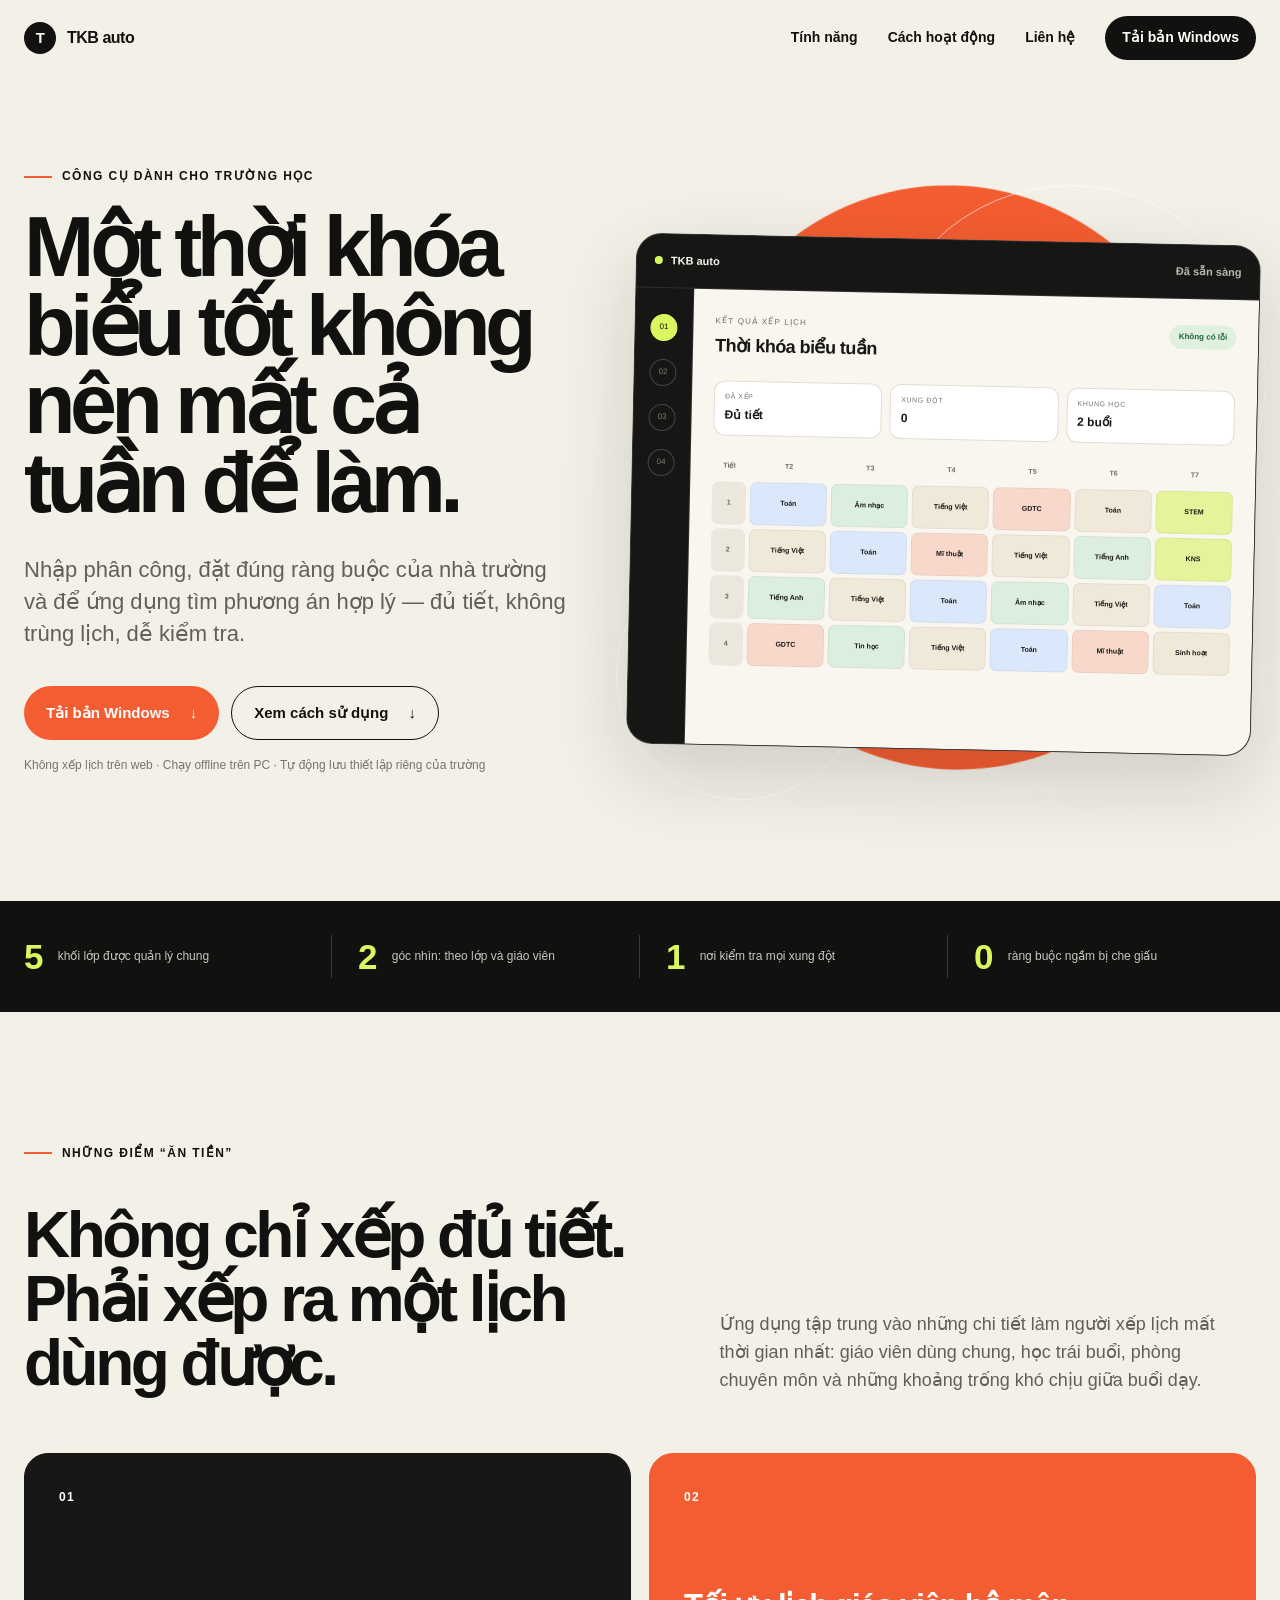
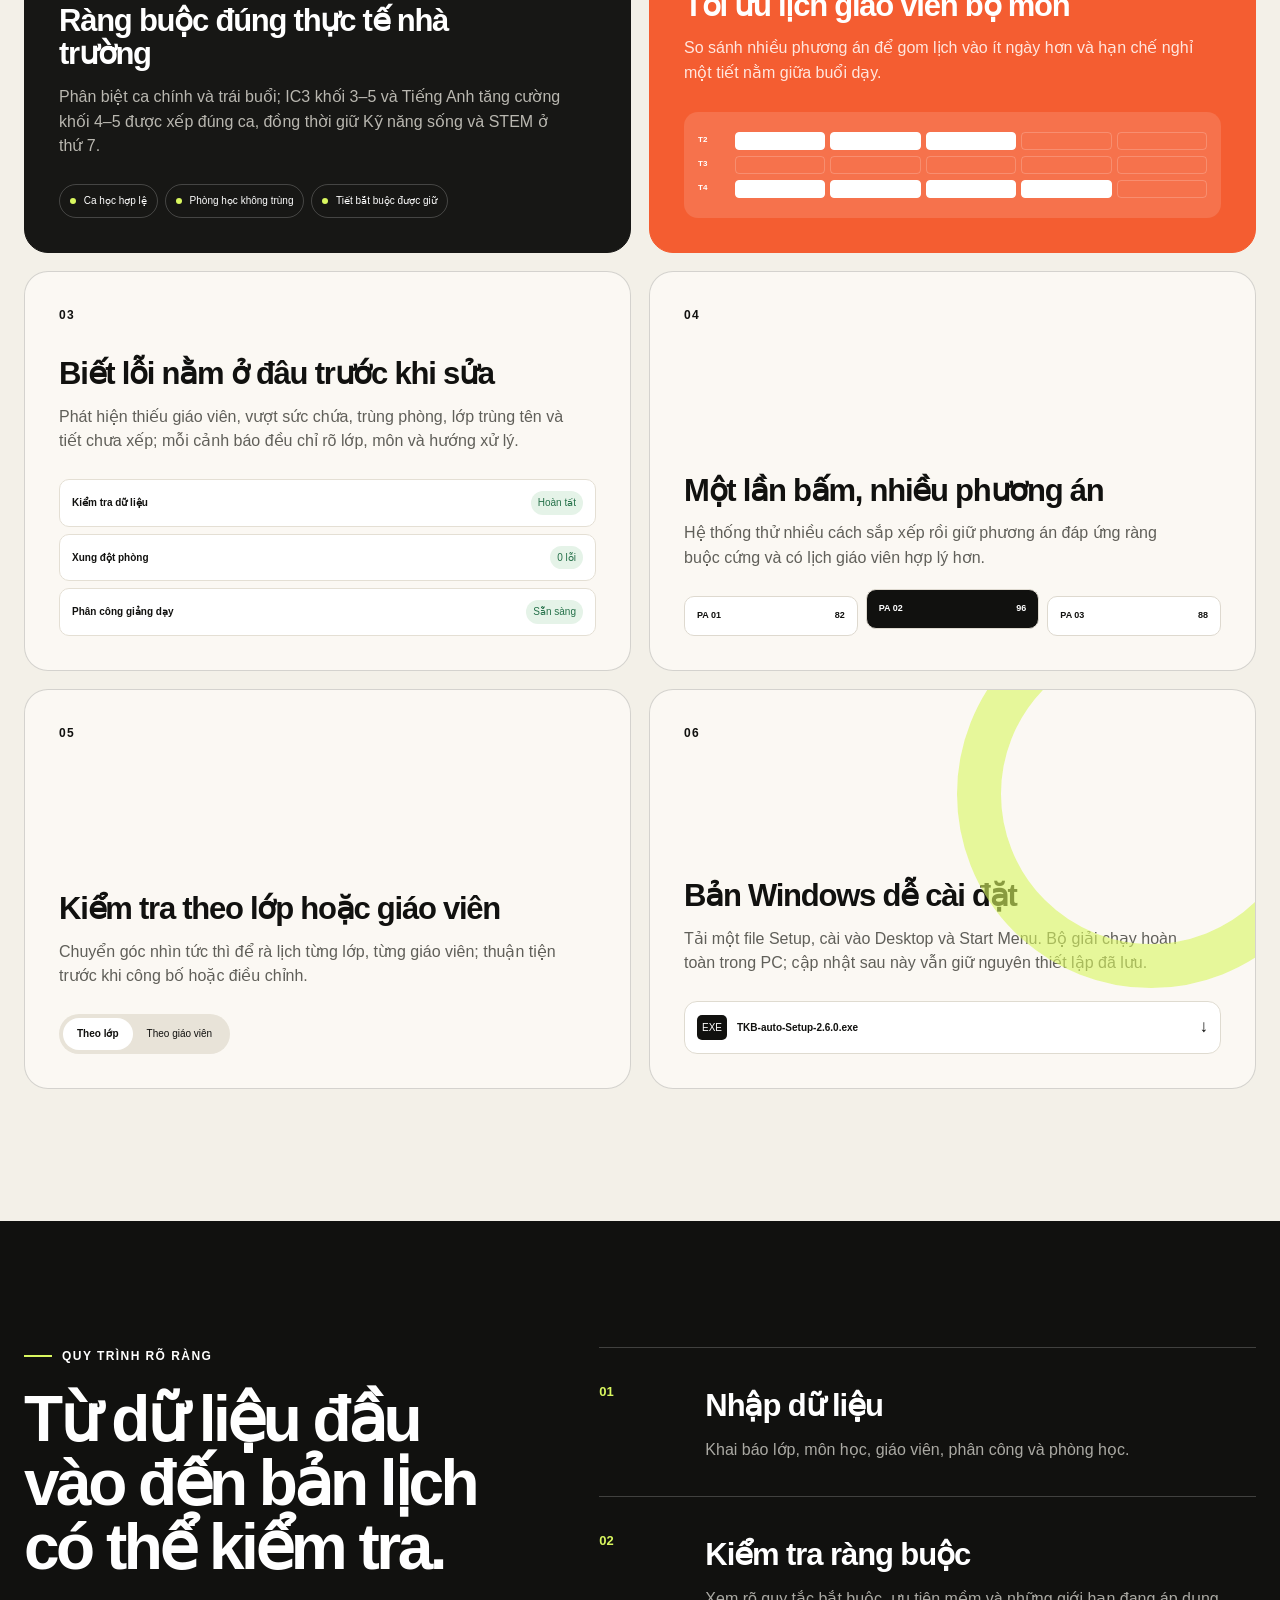
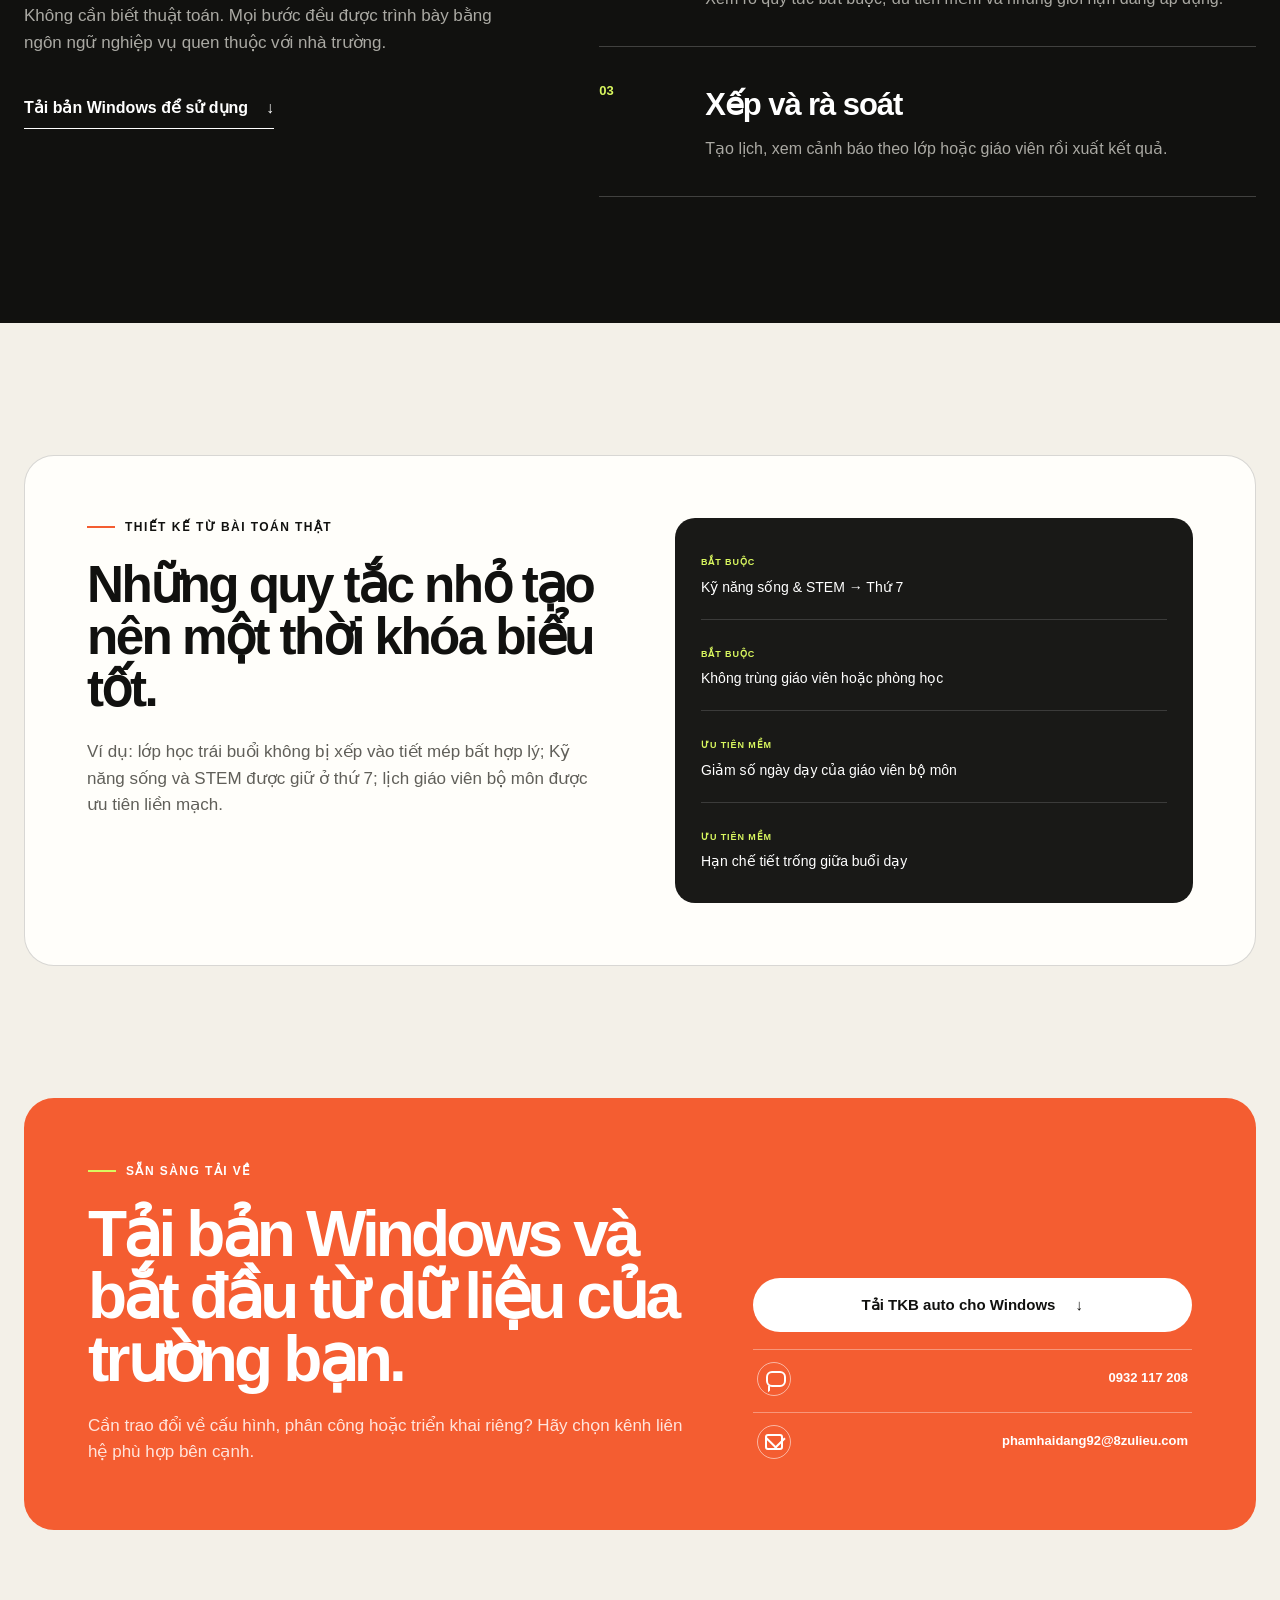
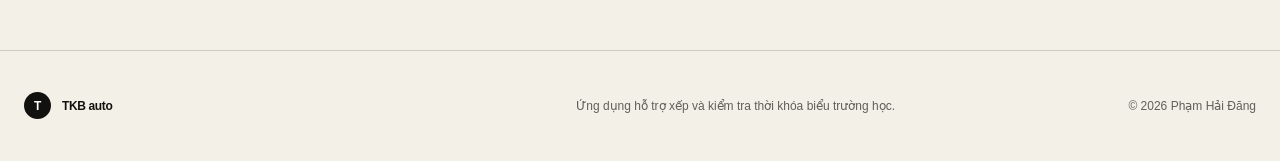
==== commit 7dfc0bf6: "v3.5" ====
--- a/public/index.html
+++ b/public/index.html
@@ -189,7 +189,7 @@
         <a href="#features">Tính năng</a>
         <a href="#workflow">Cách hoạt động</a>
         <a href="#contact">Liên hệ</a>
-        <a class="nav-download" href="./downloads/TKB-auto-Setup-2.4.1.exe" download data-desktop-download>Tải bản Windows</a>
+        <a class="nav-download" href="./downloads/TKB-auto-Setup-2.6.0.exe" download data-desktop-download>Tải bản Windows</a>
       </nav>
     </div>
   </header>
@@ -201,7 +201,7 @@
         <h1>Một thời khóa biểu tốt không nên mất cả tuần để làm.</h1>
         <p class="hero-lead">Nhập phân công, đặt đúng ràng buộc của nhà trường và để ứng dụng tìm phương án hợp lý — đủ tiết, không trùng lịch, dễ kiểm tra.</p>
         <div class="hero-actions">
-          <a class="button button-primary" href="./downloads/TKB-auto-Setup-2.4.1.exe" download data-desktop-download>Tải bản Windows <span aria-hidden="true">↓</span></a>
+          <a class="button button-primary" href="./downloads/TKB-auto-Setup-2.6.0.exe" download data-desktop-download>Tải bản Windows <span aria-hidden="true">↓</span></a>
           <a class="button button-secondary" href="#workflow">Xem cách sử dụng <span aria-hidden="true">↓</span></a>
         </div>
         <p class="microcopy">Không xếp lịch trên web · Chạy offline trên PC · Tự động lưu thiết lập riêng của trường</p>
@@ -317,7 +317,7 @@
           <span class="feature-number">06</span>
           <h3>Bản Windows dễ cài đặt</h3>
           <p>Tải một file Setup, cài vào Desktop và Start Menu. Bộ giải chạy hoàn toàn trong PC; cập nhật sau này vẫn giữ nguyên thiết lập đã lưu.</p>
-          <div class="file-chip" aria-hidden="true"><span>EXE</span><b>TKB-auto-Setup-2.4.1.exe</b><em>↓</em></div>
+          <div class="file-chip" aria-hidden="true"><span>EXE</span><b>TKB-auto-Setup-2.6.0.exe</b><em>↓</em></div>
         </article>
       </div>
     </section>
@@ -328,7 +328,7 @@
           <p class="eyebrow eyebrow-light"><span></span> Quy trình rõ ràng</p>
           <h2>Từ dữ liệu đầu vào đến bản lịch có thể kiểm tra.</h2>
           <p>Không cần biết thuật toán. Mọi bước đều được trình bày bằng ngôn ngữ nghiệp vụ quen thuộc với nhà trường.</p>
-          <a class="text-link" href="./downloads/TKB-auto-Setup-2.4.1.exe" download data-desktop-download>Tải bản Windows để sử dụng <span aria-hidden="true">↓</span></a>
+          <a class="text-link" href="./downloads/TKB-auto-Setup-2.6.0.exe" download data-desktop-download>Tải bản Windows để sử dụng <span aria-hidden="true">↓</span></a>
         </div>
         <ol class="workflow-list">
           <li class="reveal"><span>01</span><div><h3>Nhập dữ liệu</h3><p>Khai báo lớp, môn học, giáo viên, phân công và phòng học.</p></div></li>
@@ -362,7 +362,7 @@
           <p>Cần trao đổi về cấu hình, phân công hoặc triển khai riêng? Hãy chọn kênh liên hệ phù hợp bên cạnh.</p>
         </div>
         <div class="contact-actions">
-          <a class="button button-light" href="./downloads/TKB-auto-Setup-2.4.1.exe" download data-desktop-download>Tải TKB auto cho Windows <span aria-hidden="true">↓</span></a>
+          <a class="button button-light" href="./downloads/TKB-auto-Setup-2.6.0.exe" download data-desktop-download>Tải TKB auto cho Windows <span aria-hidden="true">↓</span></a>
           <a class="contact-link" href="https://zalo.me/0932117208" target="_blank" rel="noopener noreferrer" aria-label="Nhắn tin theo số 0932 117 208"><span class="contact-icon contact-icon-chat" aria-hidden="true"></span><strong>0932 117 208</strong></a>
           <a class="contact-link" href="mailto:phamhaidang92@8zulieu.com" aria-label="Gửi thư đến phamhaidang92@8zulieu.com"><span class="contact-icon contact-icon-mail" aria-hidden="true"></span><strong>phamhaidang92@8zulieu.com</strong></a>
         </div>
@@ -457,7 +457,7 @@
     const blob=new Blob(chunks,{type:'application/vnd.microsoft.portable-executable'});
     const url=URL.createObjectURL(blob);
     const anchor=document.createElement('a');
-    anchor.href=url; anchor.download=manifest.fileName||'TKB-auto-Setup-2.4.1.exe';
+    anchor.href=url; anchor.download=manifest.fileName||'TKB-auto-Setup-2.6.0.exe';
     document.body.appendChild(anchor); anchor.click(); anchor.remove();
     setTimeout(()=>URL.revokeObjectURL(url),60000);
   }catch(error){
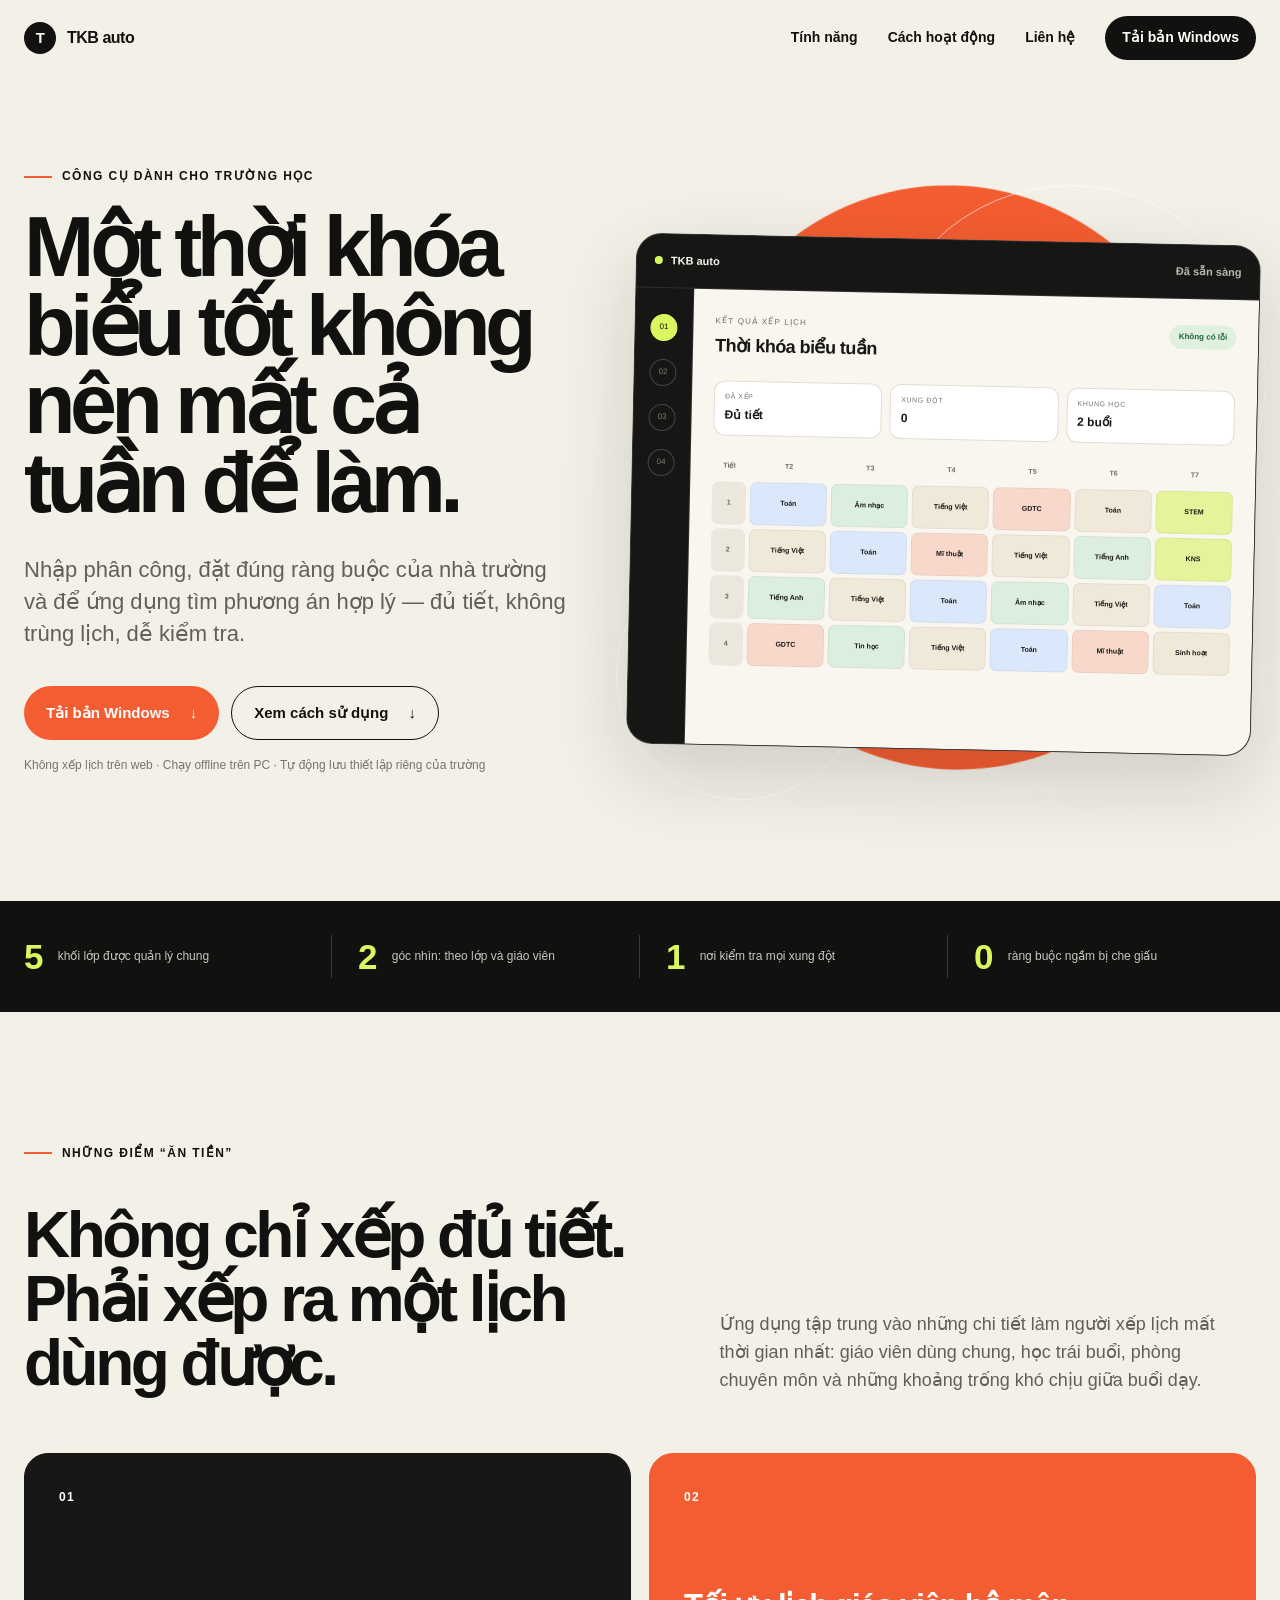
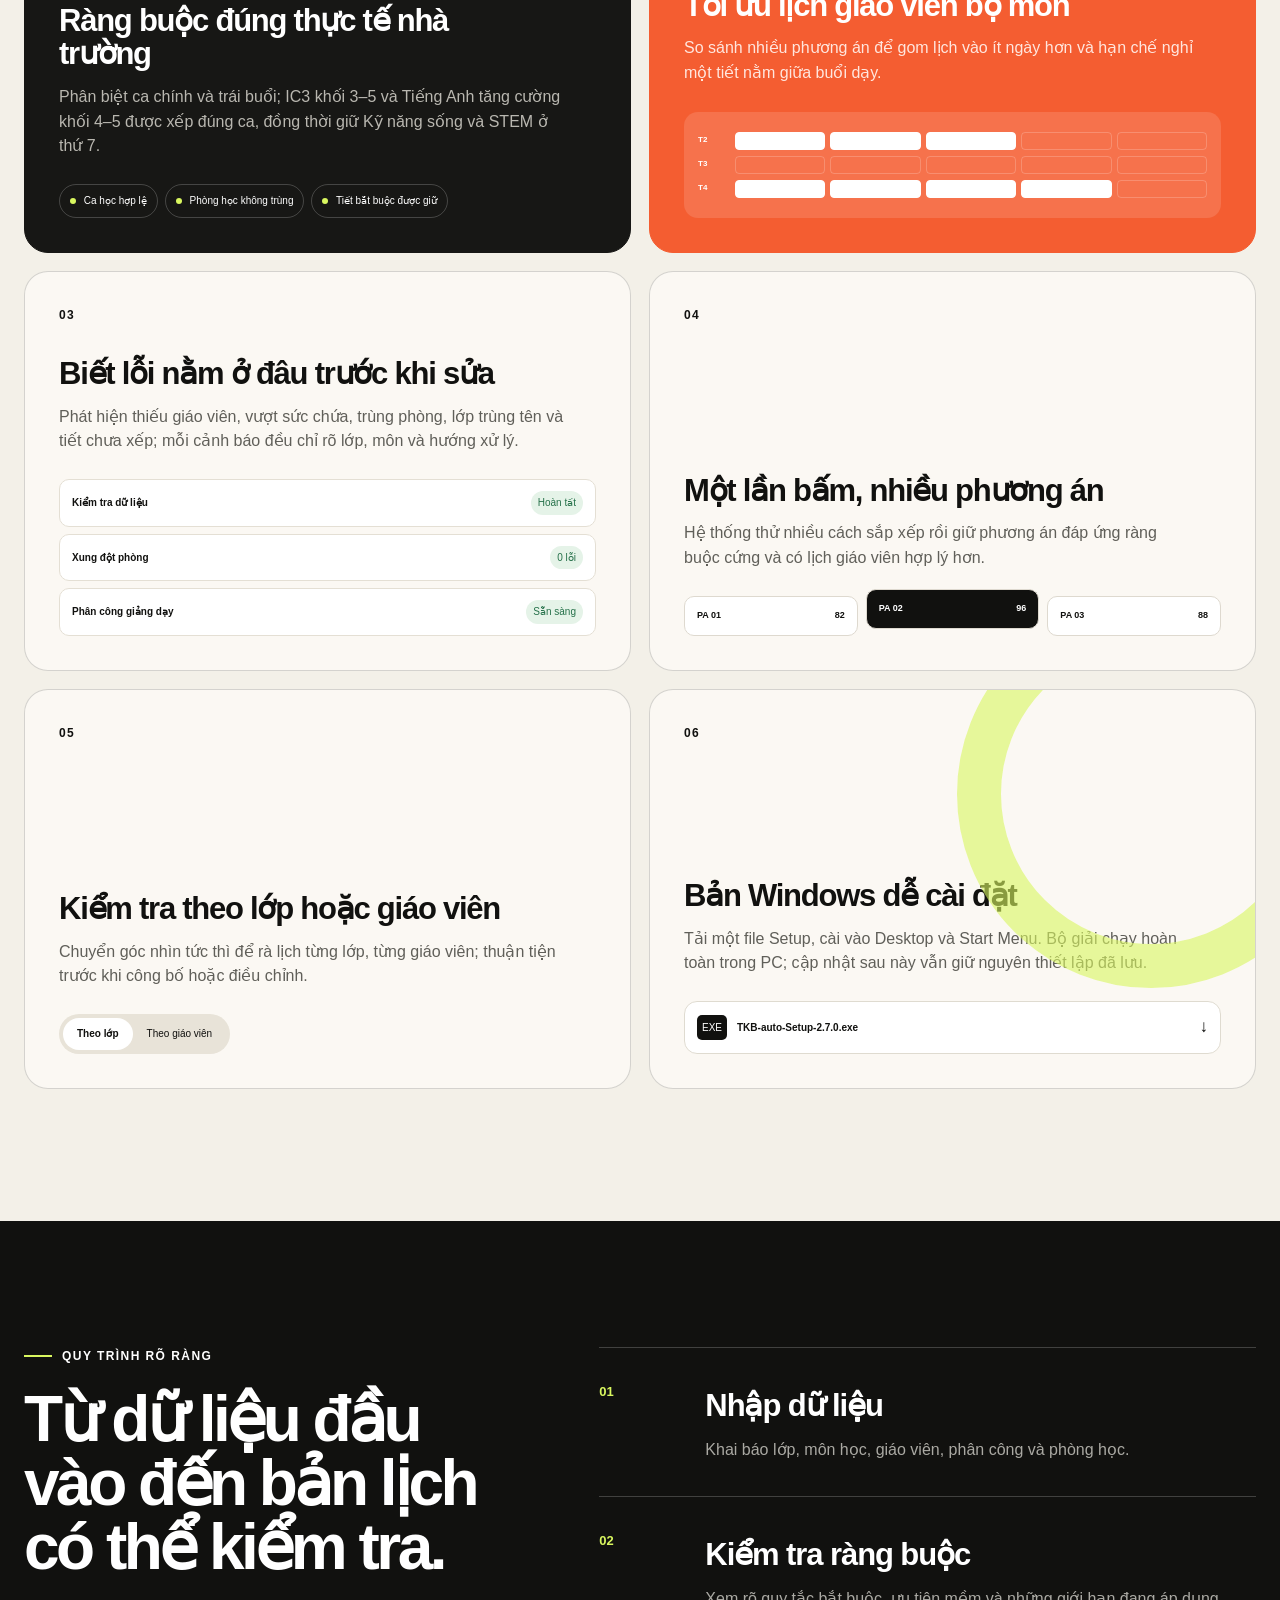
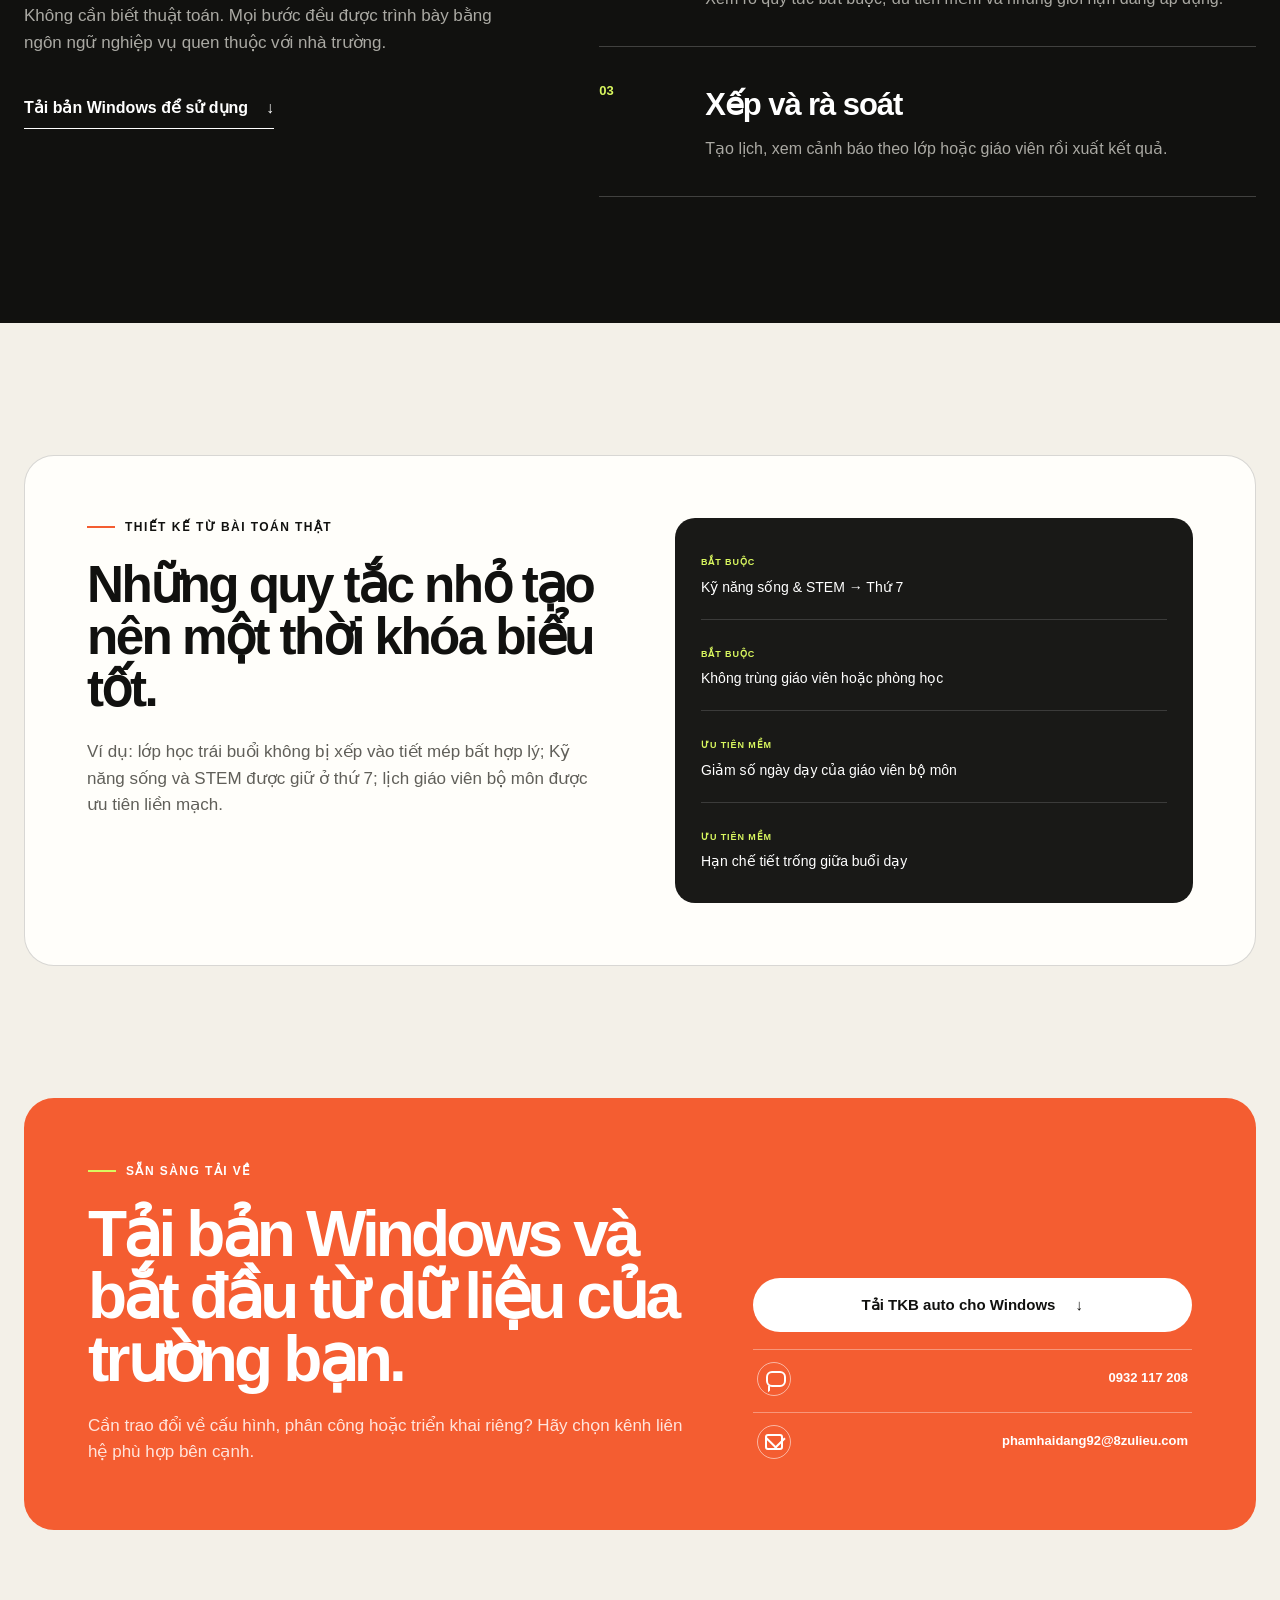
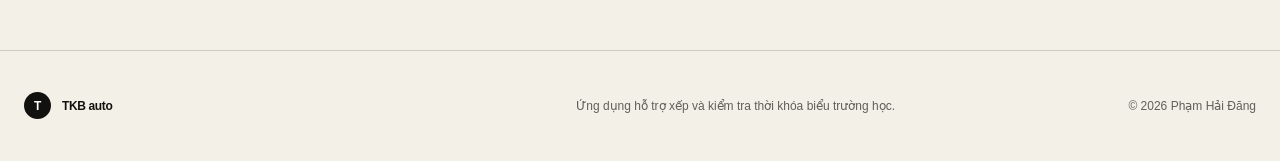
==== commit 2b596dd3: "v3.6" ====
--- a/public/index.html
+++ b/public/index.html
@@ -189,7 +189,7 @@
         <a href="#features">Tính năng</a>
         <a href="#workflow">Cách hoạt động</a>
         <a href="#contact">Liên hệ</a>
-        <a class="nav-download" href="./downloads/TKB-auto-Setup-2.6.0.exe" download data-desktop-download>Tải bản Windows</a>
+        <a class="nav-download" href="./downloads/TKB-auto-Setup-2.7.0.exe" download data-desktop-download>Tải bản Windows</a>
       </nav>
     </div>
   </header>
@@ -201,7 +201,7 @@
         <h1>Một thời khóa biểu tốt không nên mất cả tuần để làm.</h1>
         <p class="hero-lead">Nhập phân công, đặt đúng ràng buộc của nhà trường và để ứng dụng tìm phương án hợp lý — đủ tiết, không trùng lịch, dễ kiểm tra.</p>
         <div class="hero-actions">
-          <a class="button button-primary" href="./downloads/TKB-auto-Setup-2.6.0.exe" download data-desktop-download>Tải bản Windows <span aria-hidden="true">↓</span></a>
+          <a class="button button-primary" href="./downloads/TKB-auto-Setup-2.7.0.exe" download data-desktop-download>Tải bản Windows <span aria-hidden="true">↓</span></a>
           <a class="button button-secondary" href="#workflow">Xem cách sử dụng <span aria-hidden="true">↓</span></a>
         </div>
         <p class="microcopy">Không xếp lịch trên web · Chạy offline trên PC · Tự động lưu thiết lập riêng của trường</p>
@@ -317,7 +317,7 @@
           <span class="feature-number">06</span>
           <h3>Bản Windows dễ cài đặt</h3>
           <p>Tải một file Setup, cài vào Desktop và Start Menu. Bộ giải chạy hoàn toàn trong PC; cập nhật sau này vẫn giữ nguyên thiết lập đã lưu.</p>
-          <div class="file-chip" aria-hidden="true"><span>EXE</span><b>TKB-auto-Setup-2.6.0.exe</b><em>↓</em></div>
+          <div class="file-chip" aria-hidden="true"><span>EXE</span><b>TKB-auto-Setup-2.7.0.exe</b><em>↓</em></div>
         </article>
       </div>
     </section>
@@ -328,7 +328,7 @@
           <p class="eyebrow eyebrow-light"><span></span> Quy trình rõ ràng</p>
           <h2>Từ dữ liệu đầu vào đến bản lịch có thể kiểm tra.</h2>
           <p>Không cần biết thuật toán. Mọi bước đều được trình bày bằng ngôn ngữ nghiệp vụ quen thuộc với nhà trường.</p>
-          <a class="text-link" href="./downloads/TKB-auto-Setup-2.6.0.exe" download data-desktop-download>Tải bản Windows để sử dụng <span aria-hidden="true">↓</span></a>
+          <a class="text-link" href="./downloads/TKB-auto-Setup-2.7.0.exe" download data-desktop-download>Tải bản Windows để sử dụng <span aria-hidden="true">↓</span></a>
         </div>
         <ol class="workflow-list">
           <li class="reveal"><span>01</span><div><h3>Nhập dữ liệu</h3><p>Khai báo lớp, môn học, giáo viên, phân công và phòng học.</p></div></li>
@@ -362,7 +362,7 @@
           <p>Cần trao đổi về cấu hình, phân công hoặc triển khai riêng? Hãy chọn kênh liên hệ phù hợp bên cạnh.</p>
         </div>
         <div class="contact-actions">
-          <a class="button button-light" href="./downloads/TKB-auto-Setup-2.6.0.exe" download data-desktop-download>Tải TKB auto cho Windows <span aria-hidden="true">↓</span></a>
+          <a class="button button-light" href="./downloads/TKB-auto-Setup-2.7.0.exe" download data-desktop-download>Tải TKB auto cho Windows <span aria-hidden="true">↓</span></a>
           <a class="contact-link" href="https://zalo.me/0932117208" target="_blank" rel="noopener noreferrer" aria-label="Nhắn tin theo số 0932 117 208"><span class="contact-icon contact-icon-chat" aria-hidden="true"></span><strong>0932 117 208</strong></a>
           <a class="contact-link" href="mailto:phamhaidang92@8zulieu.com" aria-label="Gửi thư đến phamhaidang92@8zulieu.com"><span class="contact-icon contact-icon-mail" aria-hidden="true"></span><strong>phamhaidang92@8zulieu.com</strong></a>
         </div>
@@ -457,7 +457,7 @@
     const blob=new Blob(chunks,{type:'application/vnd.microsoft.portable-executable'});
     const url=URL.createObjectURL(blob);
     const anchor=document.createElement('a');
-    anchor.href=url; anchor.download=manifest.fileName||'TKB-auto-Setup-2.6.0.exe';
+    anchor.href=url; anchor.download=manifest.fileName||'TKB-auto-Setup-2.7.0.exe';
     document.body.appendChild(anchor); anchor.click(); anchor.remove();
     setTimeout(()=>URL.revokeObjectURL(url),60000);
   }catch(error){
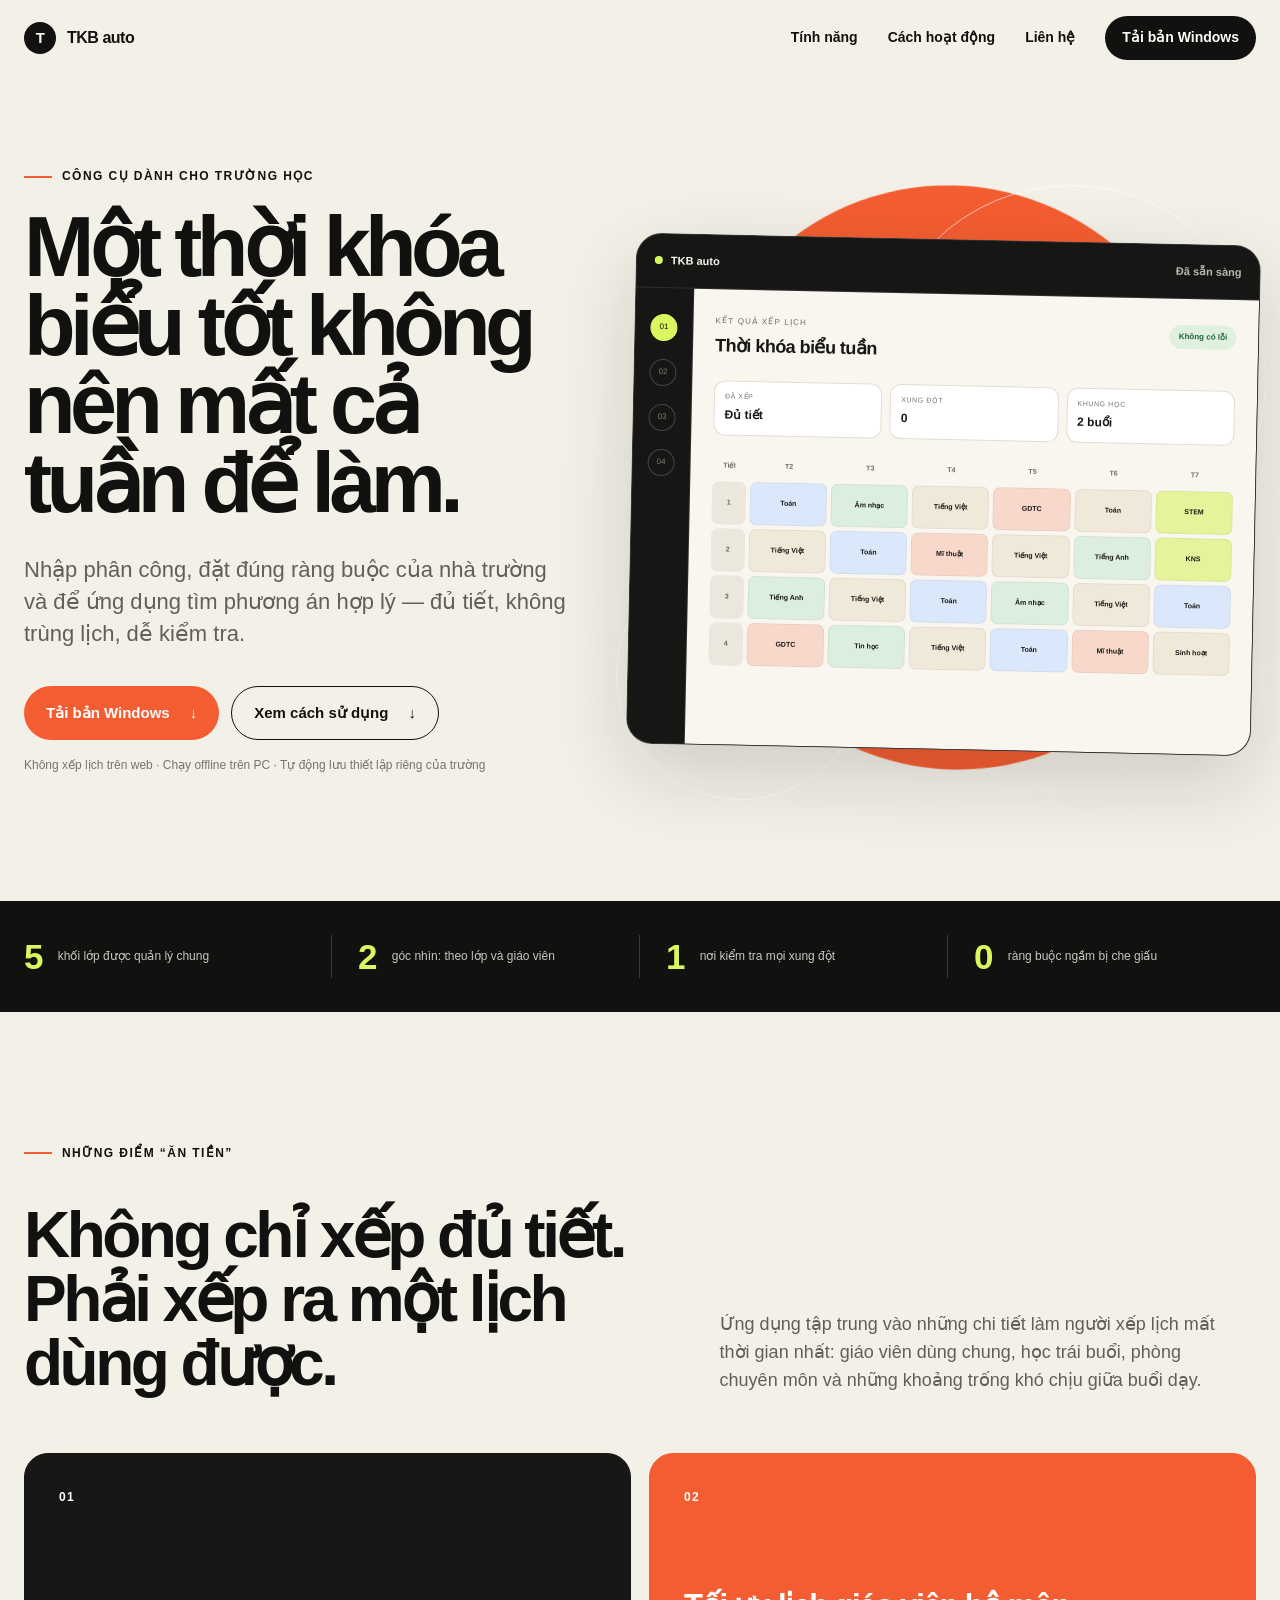
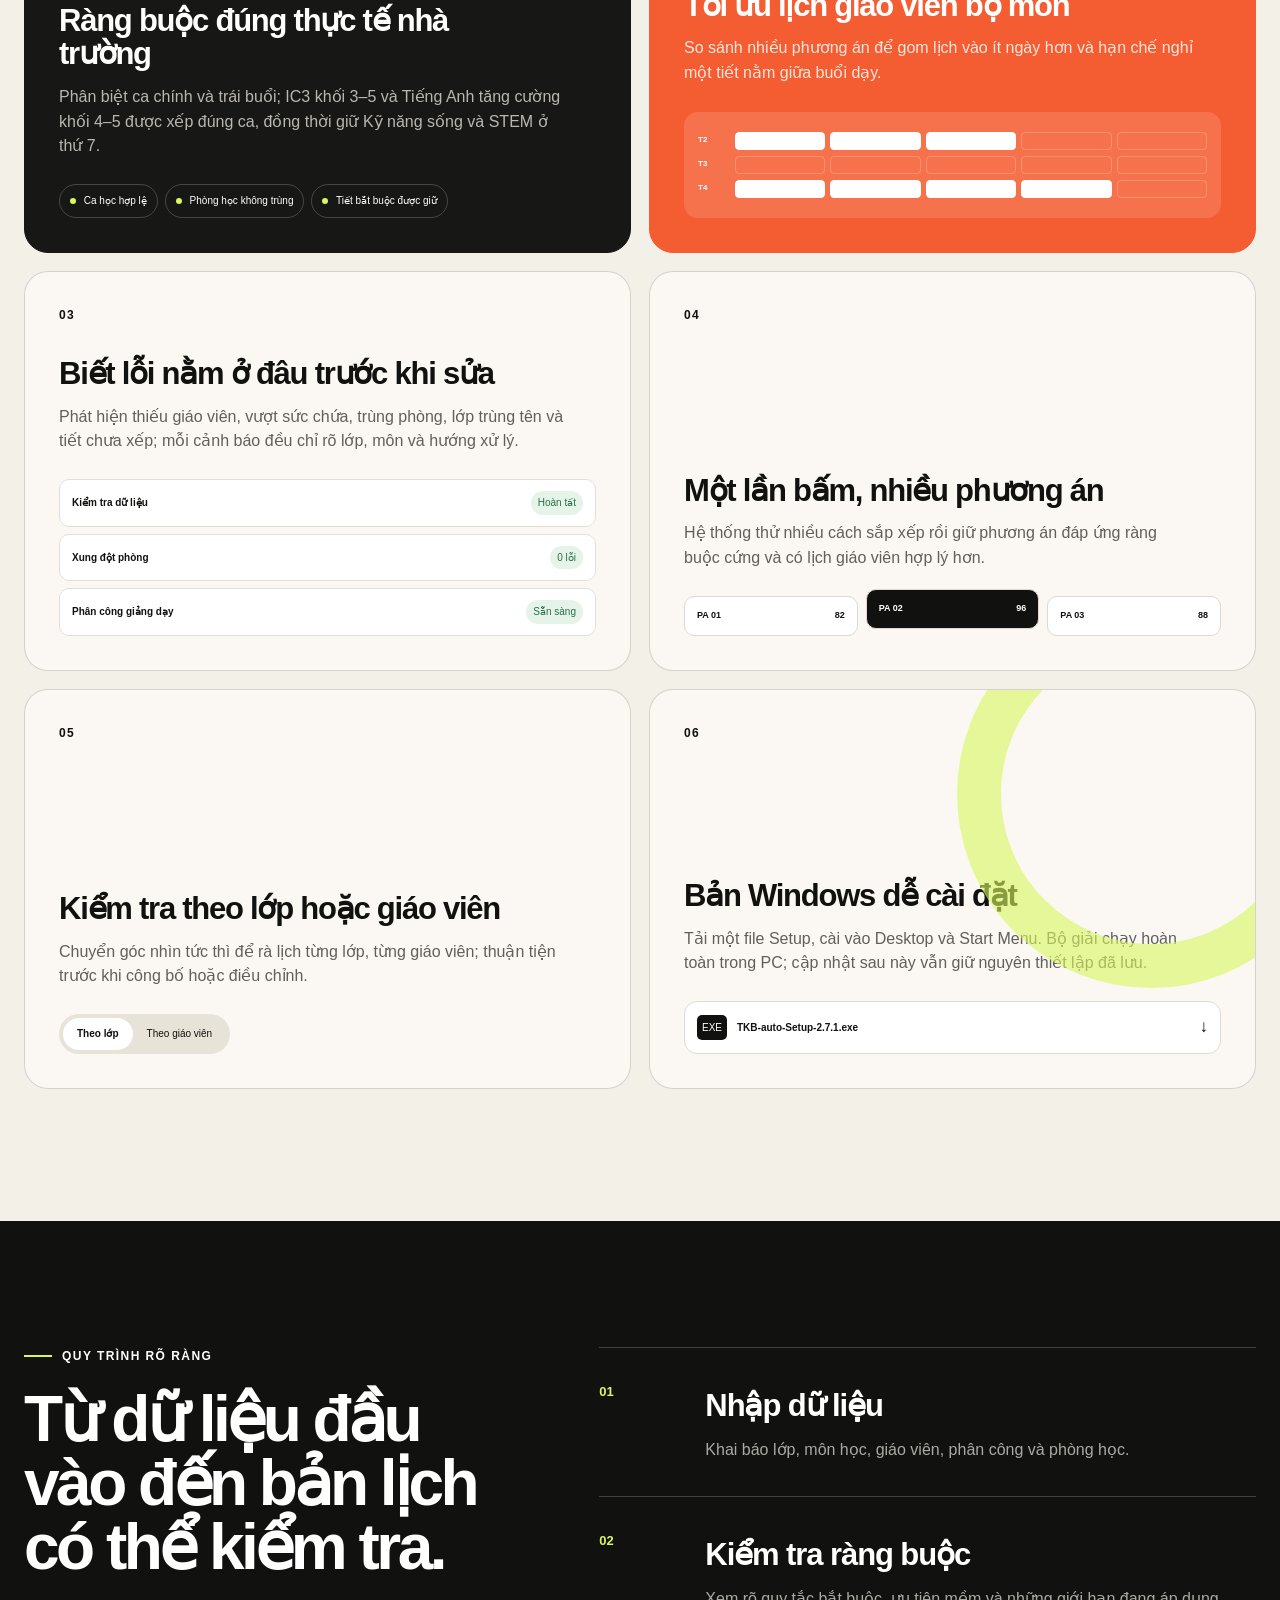
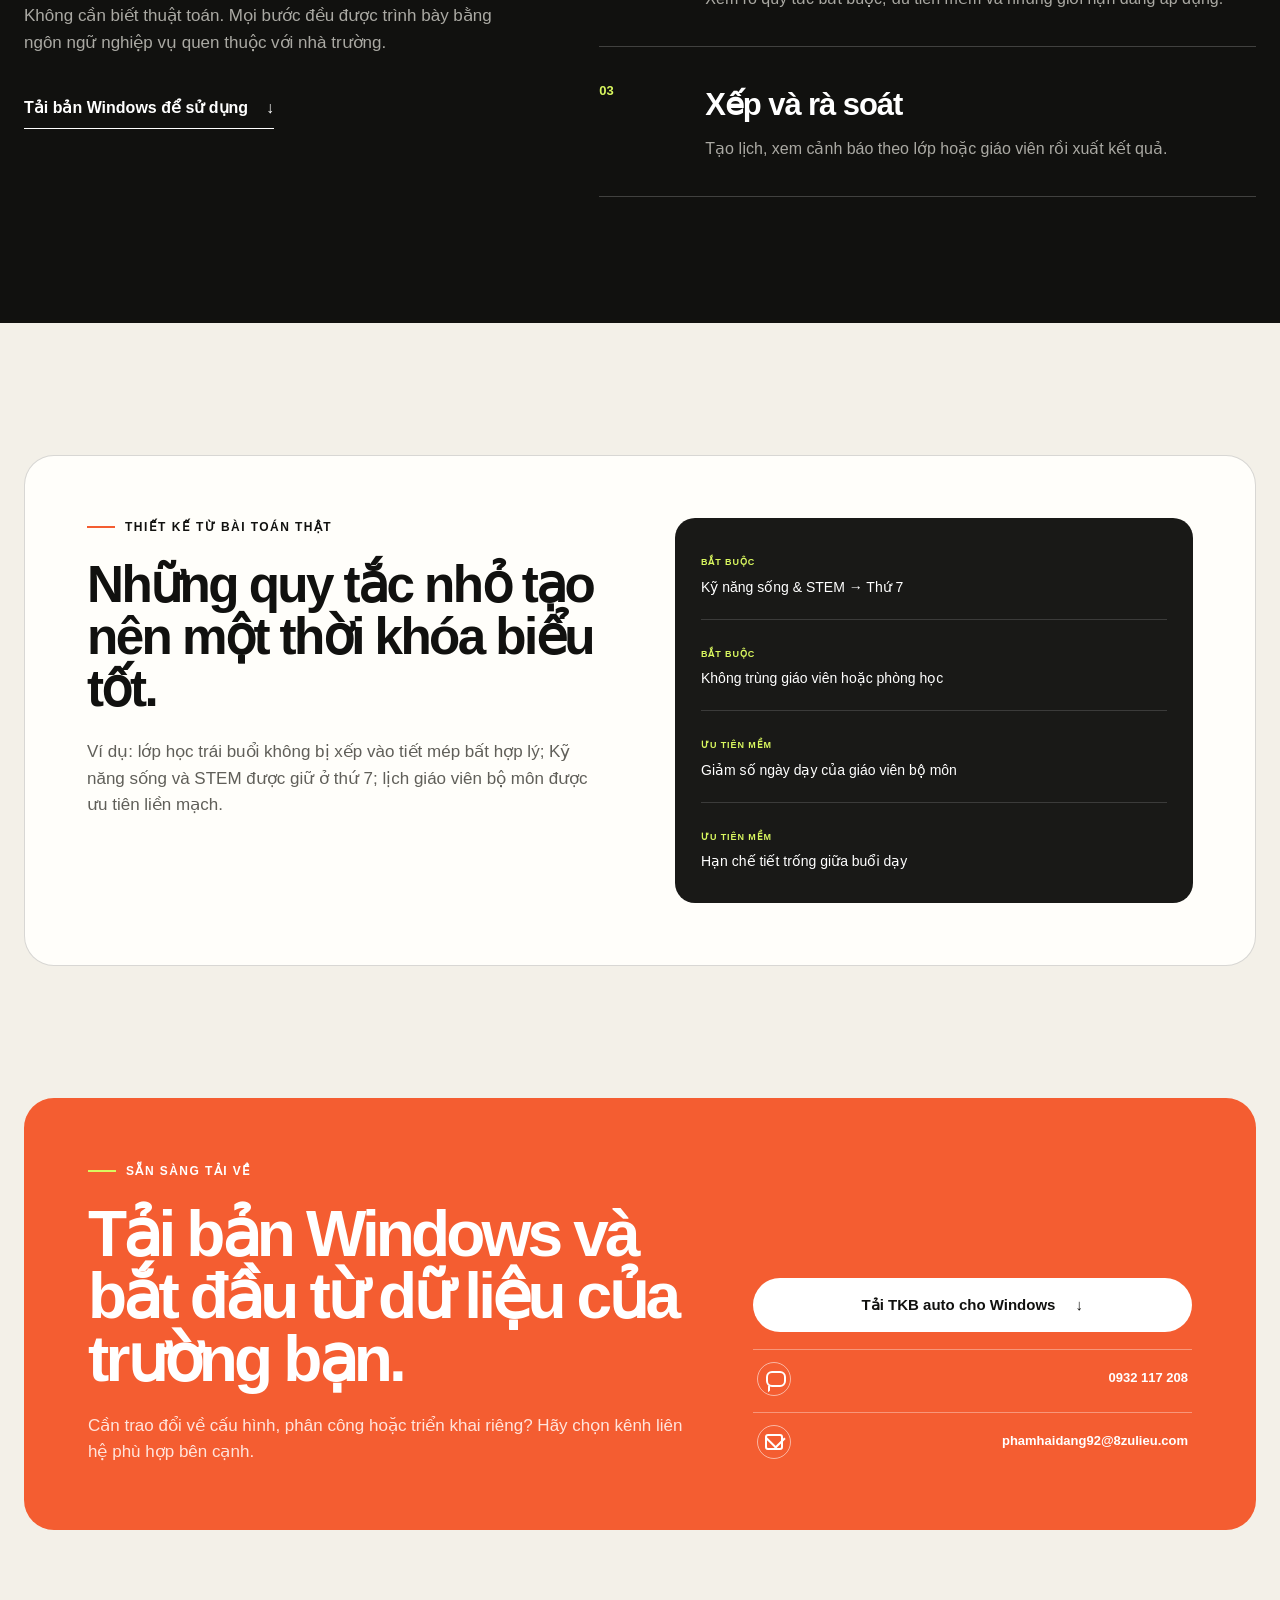
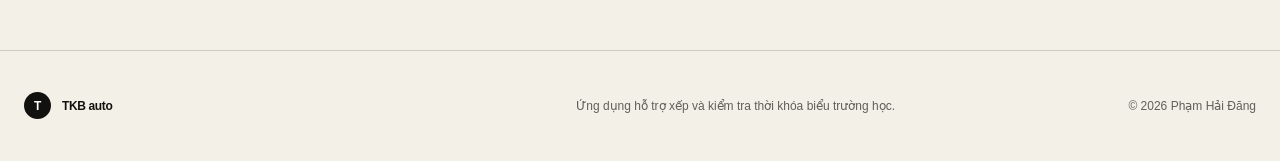
==== commit 277da9de: "V3.7" ====
--- a/public/index.html
+++ b/public/index.html
@@ -189,7 +189,7 @@
         <a href="#features">Tính năng</a>
         <a href="#workflow">Cách hoạt động</a>
         <a href="#contact">Liên hệ</a>
-        <a class="nav-download" href="./downloads/TKB-auto-Setup-2.7.0.exe" download data-desktop-download>Tải bản Windows</a>
+        <a class="nav-download" href="./downloads/TKB-auto-Setup-2.7.1.exe" download data-desktop-download>Tải bản Windows</a>
       </nav>
     </div>
   </header>
@@ -201,7 +201,7 @@
         <h1>Một thời khóa biểu tốt không nên mất cả tuần để làm.</h1>
         <p class="hero-lead">Nhập phân công, đặt đúng ràng buộc của nhà trường và để ứng dụng tìm phương án hợp lý — đủ tiết, không trùng lịch, dễ kiểm tra.</p>
         <div class="hero-actions">
-          <a class="button button-primary" href="./downloads/TKB-auto-Setup-2.7.0.exe" download data-desktop-download>Tải bản Windows <span aria-hidden="true">↓</span></a>
+          <a class="button button-primary" href="./downloads/TKB-auto-Setup-2.7.1.exe" download data-desktop-download>Tải bản Windows <span aria-hidden="true">↓</span></a>
           <a class="button button-secondary" href="#workflow">Xem cách sử dụng <span aria-hidden="true">↓</span></a>
         </div>
         <p class="microcopy">Không xếp lịch trên web · Chạy offline trên PC · Tự động lưu thiết lập riêng của trường</p>
@@ -317,7 +317,7 @@
           <span class="feature-number">06</span>
           <h3>Bản Windows dễ cài đặt</h3>
           <p>Tải một file Setup, cài vào Desktop và Start Menu. Bộ giải chạy hoàn toàn trong PC; cập nhật sau này vẫn giữ nguyên thiết lập đã lưu.</p>
-          <div class="file-chip" aria-hidden="true"><span>EXE</span><b>TKB-auto-Setup-2.7.0.exe</b><em>↓</em></div>
+          <div class="file-chip" aria-hidden="true"><span>EXE</span><b>TKB-auto-Setup-2.7.1.exe</b><em>↓</em></div>
         </article>
       </div>
     </section>
@@ -328,7 +328,7 @@
           <p class="eyebrow eyebrow-light"><span></span> Quy trình rõ ràng</p>
           <h2>Từ dữ liệu đầu vào đến bản lịch có thể kiểm tra.</h2>
           <p>Không cần biết thuật toán. Mọi bước đều được trình bày bằng ngôn ngữ nghiệp vụ quen thuộc với nhà trường.</p>
-          <a class="text-link" href="./downloads/TKB-auto-Setup-2.7.0.exe" download data-desktop-download>Tải bản Windows để sử dụng <span aria-hidden="true">↓</span></a>
+          <a class="text-link" href="./downloads/TKB-auto-Setup-2.7.1.exe" download data-desktop-download>Tải bản Windows để sử dụng <span aria-hidden="true">↓</span></a>
         </div>
         <ol class="workflow-list">
           <li class="reveal"><span>01</span><div><h3>Nhập dữ liệu</h3><p>Khai báo lớp, môn học, giáo viên, phân công và phòng học.</p></div></li>
@@ -362,7 +362,7 @@
           <p>Cần trao đổi về cấu hình, phân công hoặc triển khai riêng? Hãy chọn kênh liên hệ phù hợp bên cạnh.</p>
         </div>
         <div class="contact-actions">
-          <a class="button button-light" href="./downloads/TKB-auto-Setup-2.7.0.exe" download data-desktop-download>Tải TKB auto cho Windows <span aria-hidden="true">↓</span></a>
+          <a class="button button-light" href="./downloads/TKB-auto-Setup-2.7.1.exe" download data-desktop-download>Tải TKB auto cho Windows <span aria-hidden="true">↓</span></a>
           <a class="contact-link" href="https://zalo.me/0932117208" target="_blank" rel="noopener noreferrer" aria-label="Nhắn tin theo số 0932 117 208"><span class="contact-icon contact-icon-chat" aria-hidden="true"></span><strong>0932 117 208</strong></a>
           <a class="contact-link" href="mailto:phamhaidang92@8zulieu.com" aria-label="Gửi thư đến phamhaidang92@8zulieu.com"><span class="contact-icon contact-icon-mail" aria-hidden="true"></span><strong>phamhaidang92@8zulieu.com</strong></a>
         </div>
@@ -457,7 +457,7 @@
     const blob=new Blob(chunks,{type:'application/vnd.microsoft.portable-executable'});
     const url=URL.createObjectURL(blob);
     const anchor=document.createElement('a');
-    anchor.href=url; anchor.download=manifest.fileName||'TKB-auto-Setup-2.7.0.exe';
+    anchor.href=url; anchor.download=manifest.fileName||'TKB-auto-Setup-2.7.1.exe';
     document.body.appendChild(anchor); anchor.click(); anchor.remove();
     setTimeout(()=>URL.revokeObjectURL(url),60000);
   }catch(error){
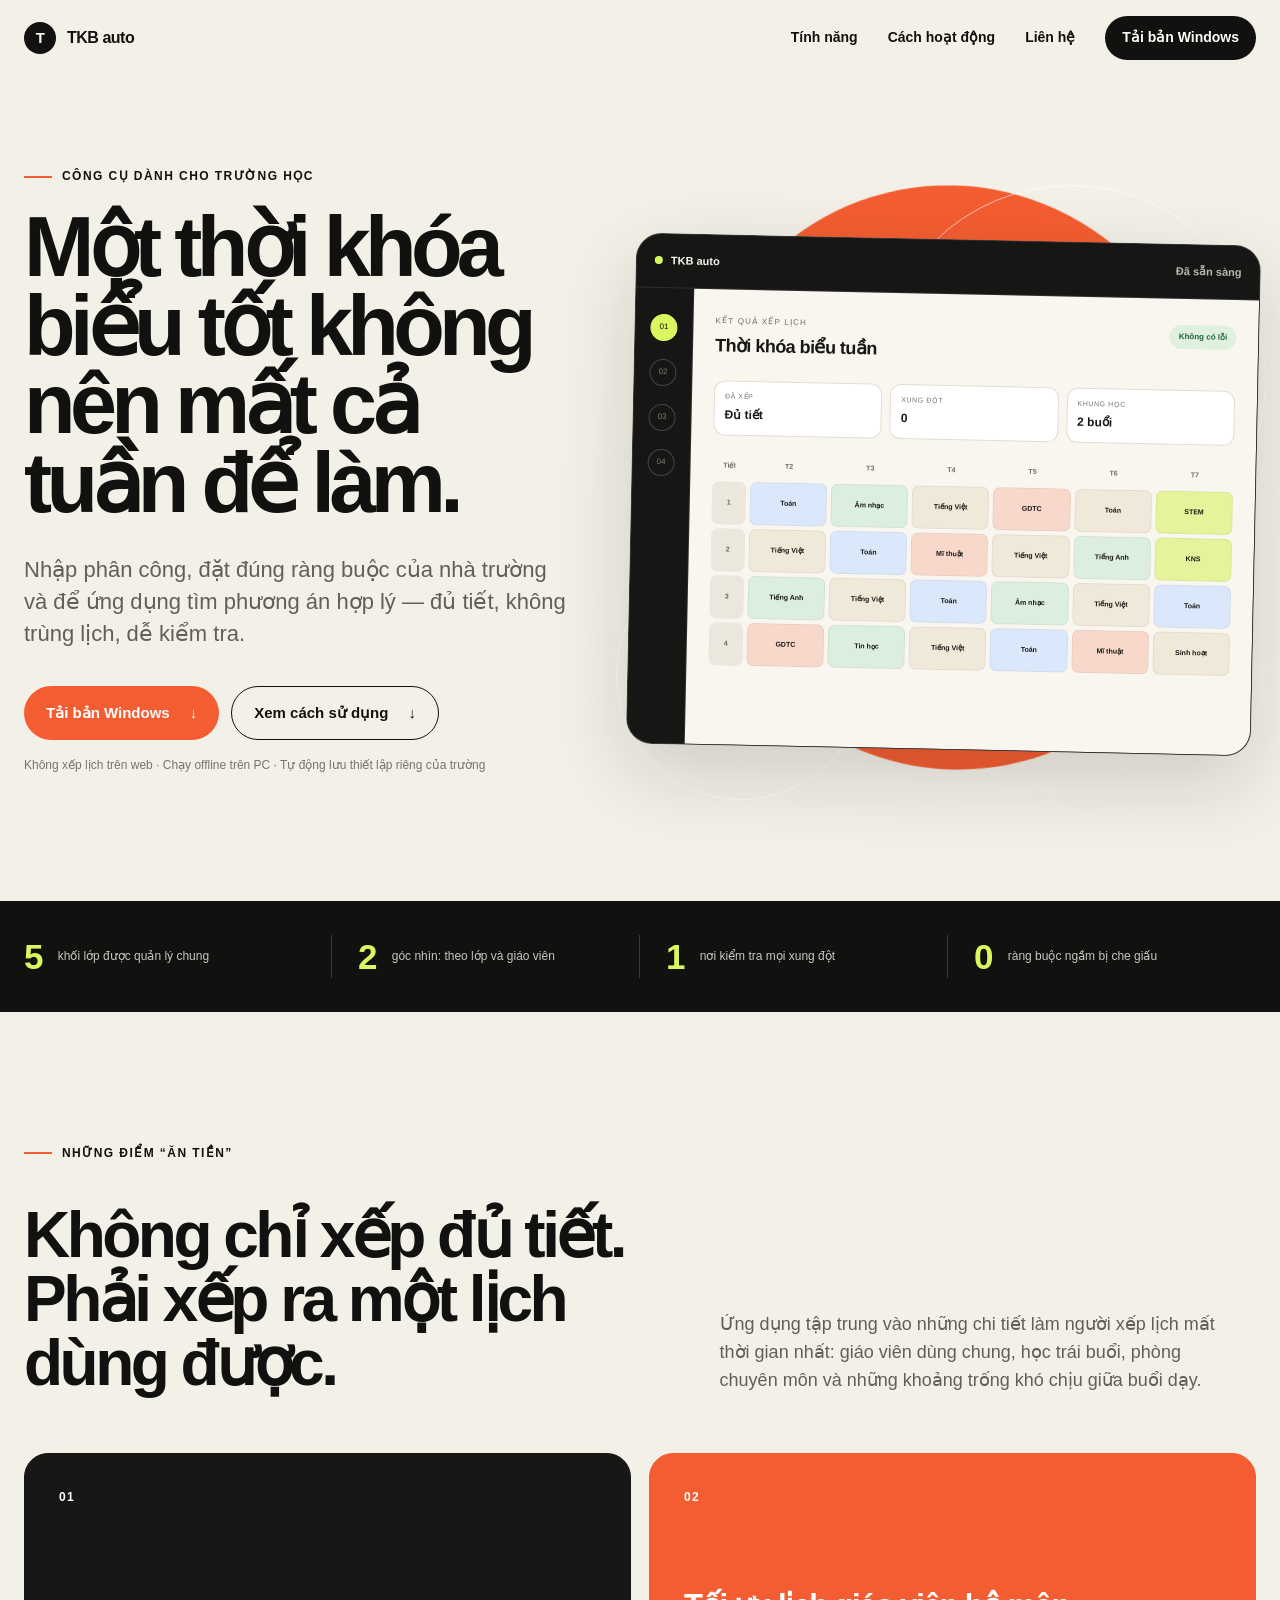
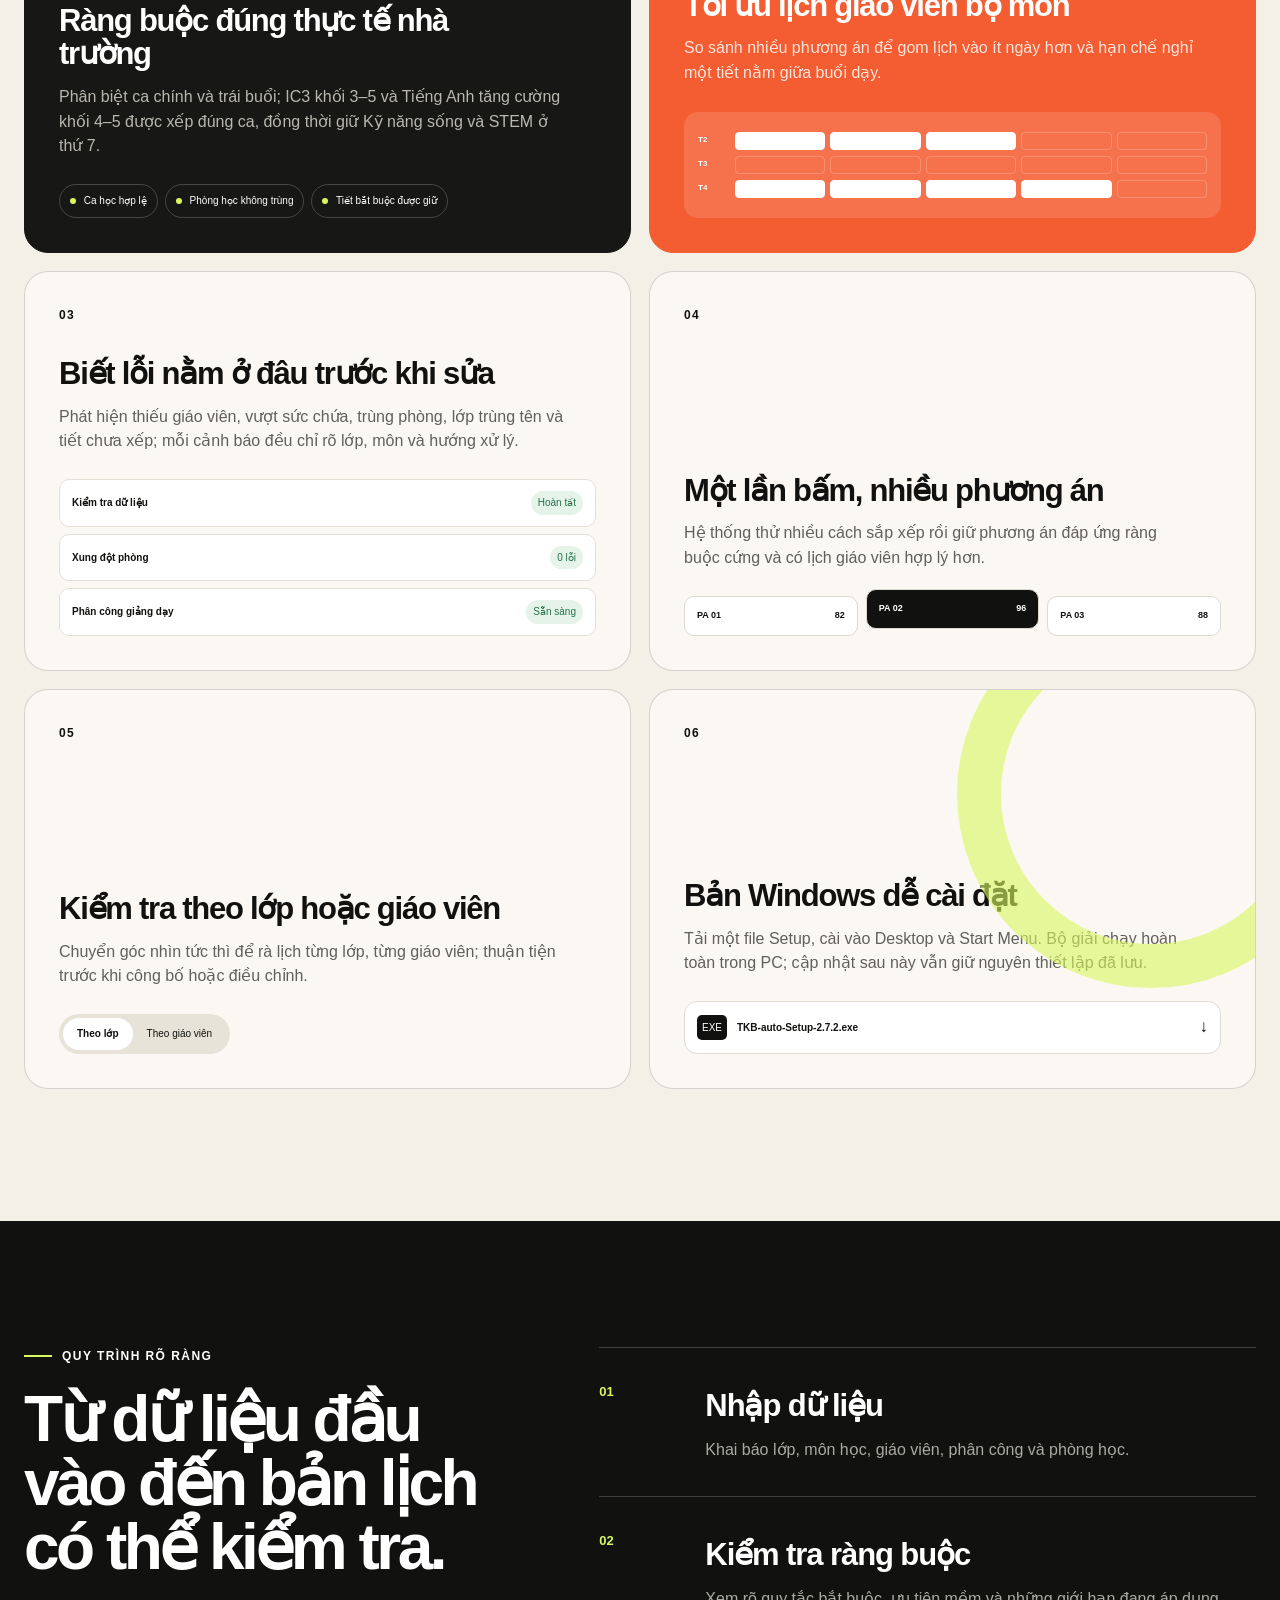
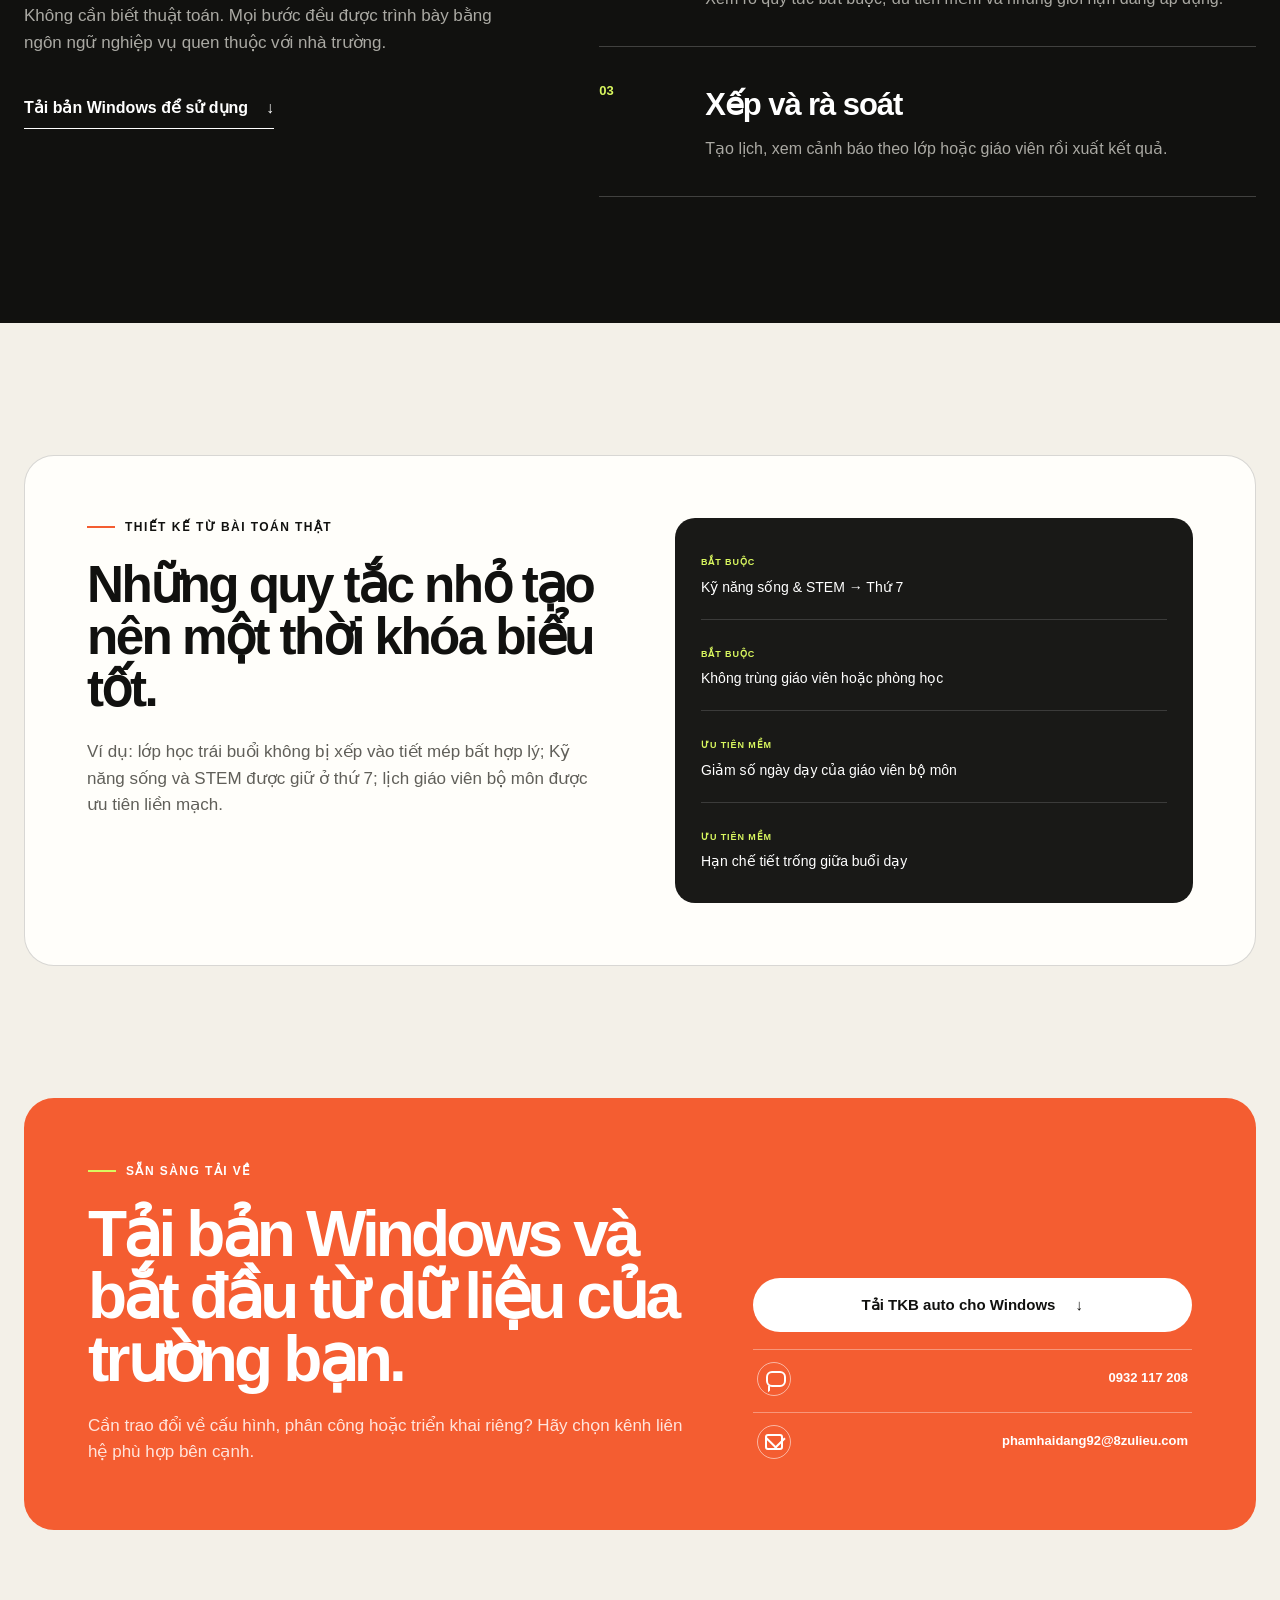
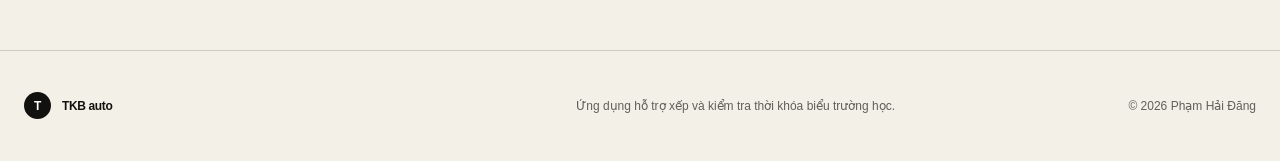
==== commit 9827b8d4: "v3.8.1" ====
--- a/public/index.html
+++ b/public/index.html
@@ -189,7 +189,7 @@
         <a href="#features">Tính năng</a>
         <a href="#workflow">Cách hoạt động</a>
         <a href="#contact">Liên hệ</a>
-        <a class="nav-download" href="./downloads/TKB-auto-Setup-2.7.1.exe" download data-desktop-download>Tải bản Windows</a>
+        <a class="nav-download" href="./downloads/TKB-auto-Setup-2.7.2.exe" download data-desktop-download>Tải bản Windows</a>
       </nav>
     </div>
   </header>
@@ -201,7 +201,7 @@
         <h1>Một thời khóa biểu tốt không nên mất cả tuần để làm.</h1>
         <p class="hero-lead">Nhập phân công, đặt đúng ràng buộc của nhà trường và để ứng dụng tìm phương án hợp lý — đủ tiết, không trùng lịch, dễ kiểm tra.</p>
         <div class="hero-actions">
-          <a class="button button-primary" href="./downloads/TKB-auto-Setup-2.7.1.exe" download data-desktop-download>Tải bản Windows <span aria-hidden="true">↓</span></a>
+          <a class="button button-primary" href="./downloads/TKB-auto-Setup-2.7.2.exe" download data-desktop-download>Tải bản Windows <span aria-hidden="true">↓</span></a>
           <a class="button button-secondary" href="#workflow">Xem cách sử dụng <span aria-hidden="true">↓</span></a>
         </div>
         <p class="microcopy">Không xếp lịch trên web · Chạy offline trên PC · Tự động lưu thiết lập riêng của trường</p>
@@ -317,7 +317,7 @@
           <span class="feature-number">06</span>
           <h3>Bản Windows dễ cài đặt</h3>
           <p>Tải một file Setup, cài vào Desktop và Start Menu. Bộ giải chạy hoàn toàn trong PC; cập nhật sau này vẫn giữ nguyên thiết lập đã lưu.</p>
-          <div class="file-chip" aria-hidden="true"><span>EXE</span><b>TKB-auto-Setup-2.7.1.exe</b><em>↓</em></div>
+          <div class="file-chip" aria-hidden="true"><span>EXE</span><b>TKB-auto-Setup-2.7.2.exe</b><em>↓</em></div>
         </article>
       </div>
     </section>
@@ -328,7 +328,7 @@
           <p class="eyebrow eyebrow-light"><span></span> Quy trình rõ ràng</p>
           <h2>Từ dữ liệu đầu vào đến bản lịch có thể kiểm tra.</h2>
           <p>Không cần biết thuật toán. Mọi bước đều được trình bày bằng ngôn ngữ nghiệp vụ quen thuộc với nhà trường.</p>
-          <a class="text-link" href="./downloads/TKB-auto-Setup-2.7.1.exe" download data-desktop-download>Tải bản Windows để sử dụng <span aria-hidden="true">↓</span></a>
+          <a class="text-link" href="./downloads/TKB-auto-Setup-2.7.2.exe" download data-desktop-download>Tải bản Windows để sử dụng <span aria-hidden="true">↓</span></a>
         </div>
         <ol class="workflow-list">
           <li class="reveal"><span>01</span><div><h3>Nhập dữ liệu</h3><p>Khai báo lớp, môn học, giáo viên, phân công và phòng học.</p></div></li>
@@ -362,7 +362,7 @@
           <p>Cần trao đổi về cấu hình, phân công hoặc triển khai riêng? Hãy chọn kênh liên hệ phù hợp bên cạnh.</p>
         </div>
         <div class="contact-actions">
-          <a class="button button-light" href="./downloads/TKB-auto-Setup-2.7.1.exe" download data-desktop-download>Tải TKB auto cho Windows <span aria-hidden="true">↓</span></a>
+          <a class="button button-light" href="./downloads/TKB-auto-Setup-2.7.2.exe" download data-desktop-download>Tải TKB auto cho Windows <span aria-hidden="true">↓</span></a>
           <a class="contact-link" href="https://zalo.me/0932117208" target="_blank" rel="noopener noreferrer" aria-label="Nhắn tin theo số 0932 117 208"><span class="contact-icon contact-icon-chat" aria-hidden="true"></span><strong>0932 117 208</strong></a>
           <a class="contact-link" href="mailto:phamhaidang92@8zulieu.com" aria-label="Gửi thư đến phamhaidang92@8zulieu.com"><span class="contact-icon contact-icon-mail" aria-hidden="true"></span><strong>phamhaidang92@8zulieu.com</strong></a>
         </div>
@@ -457,7 +457,7 @@
     const blob=new Blob(chunks,{type:'application/vnd.microsoft.portable-executable'});
     const url=URL.createObjectURL(blob);
     const anchor=document.createElement('a');
-    anchor.href=url; anchor.download=manifest.fileName||'TKB-auto-Setup-2.7.1.exe';
+    anchor.href=url; anchor.download=manifest.fileName||'TKB-auto-Setup-2.7.2.exe';
     document.body.appendChild(anchor); anchor.click(); anchor.remove();
     setTimeout(()=>URL.revokeObjectURL(url),60000);
   }catch(error){
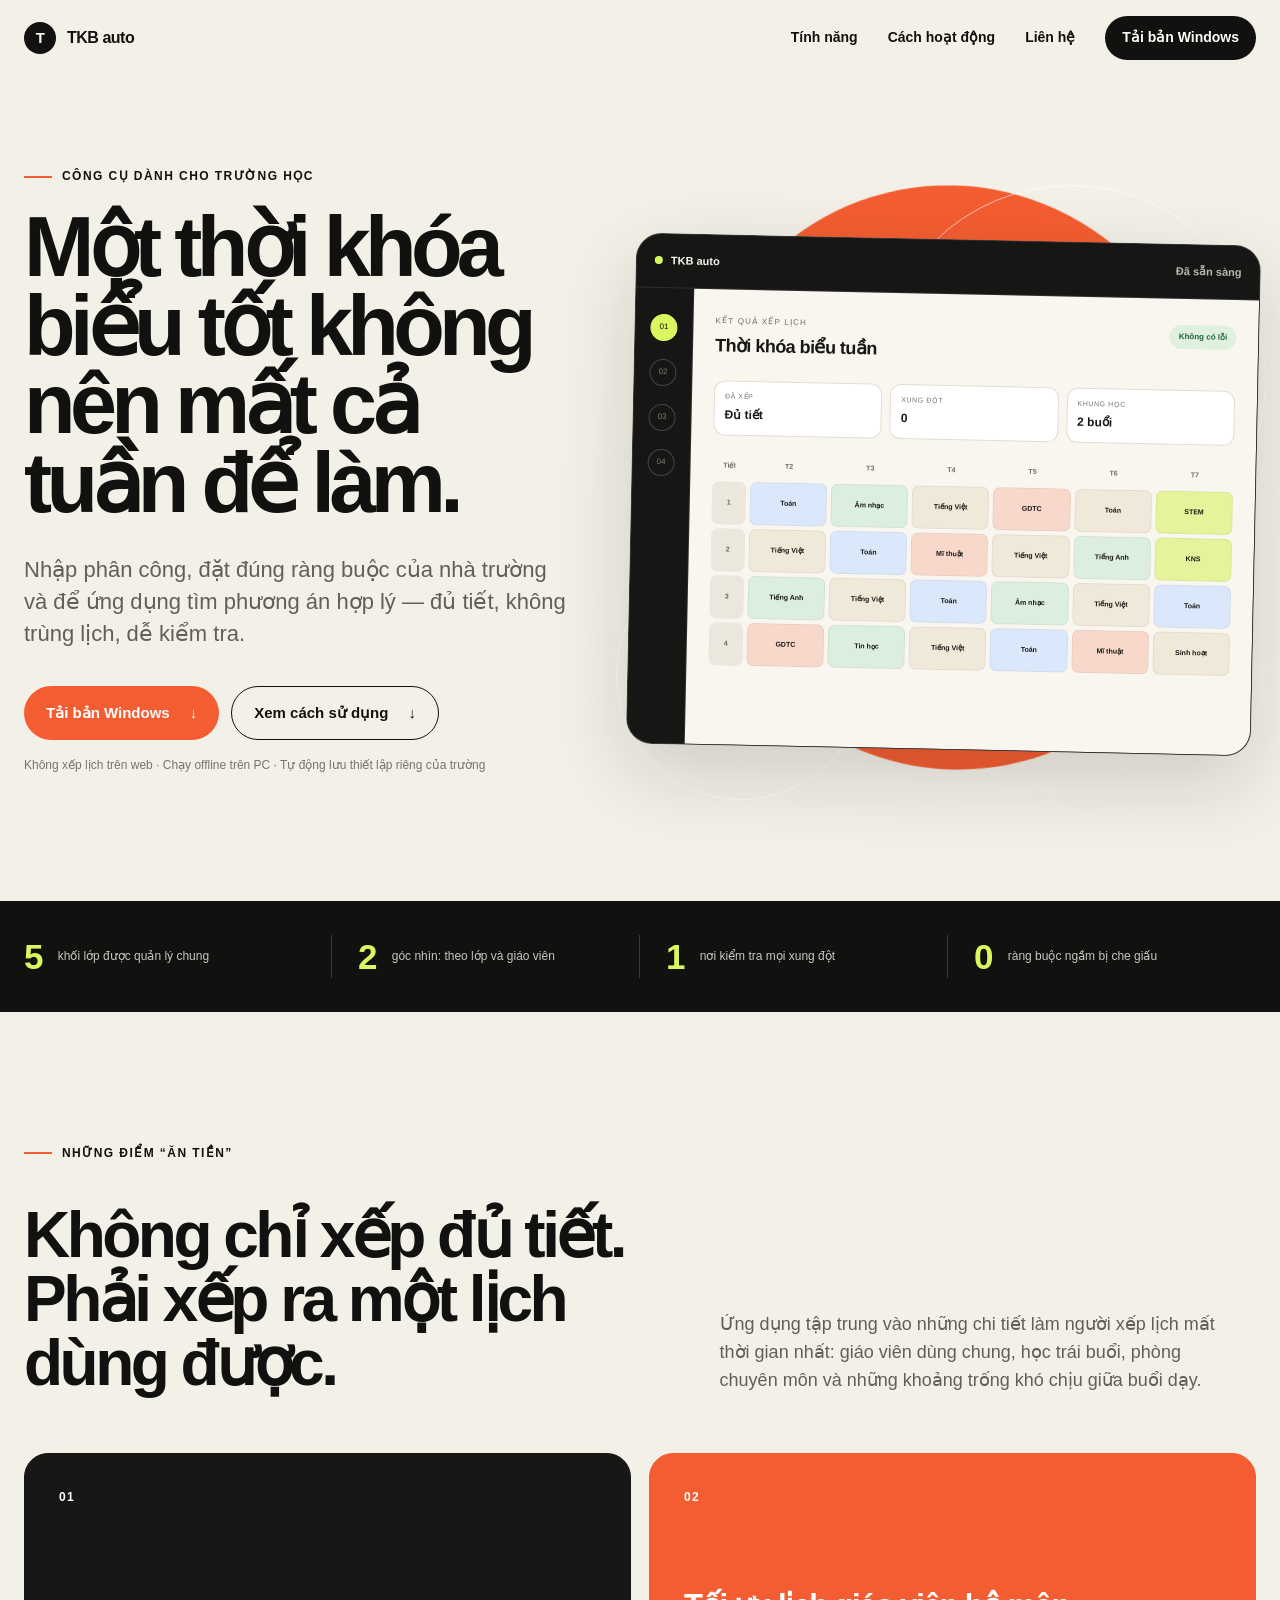
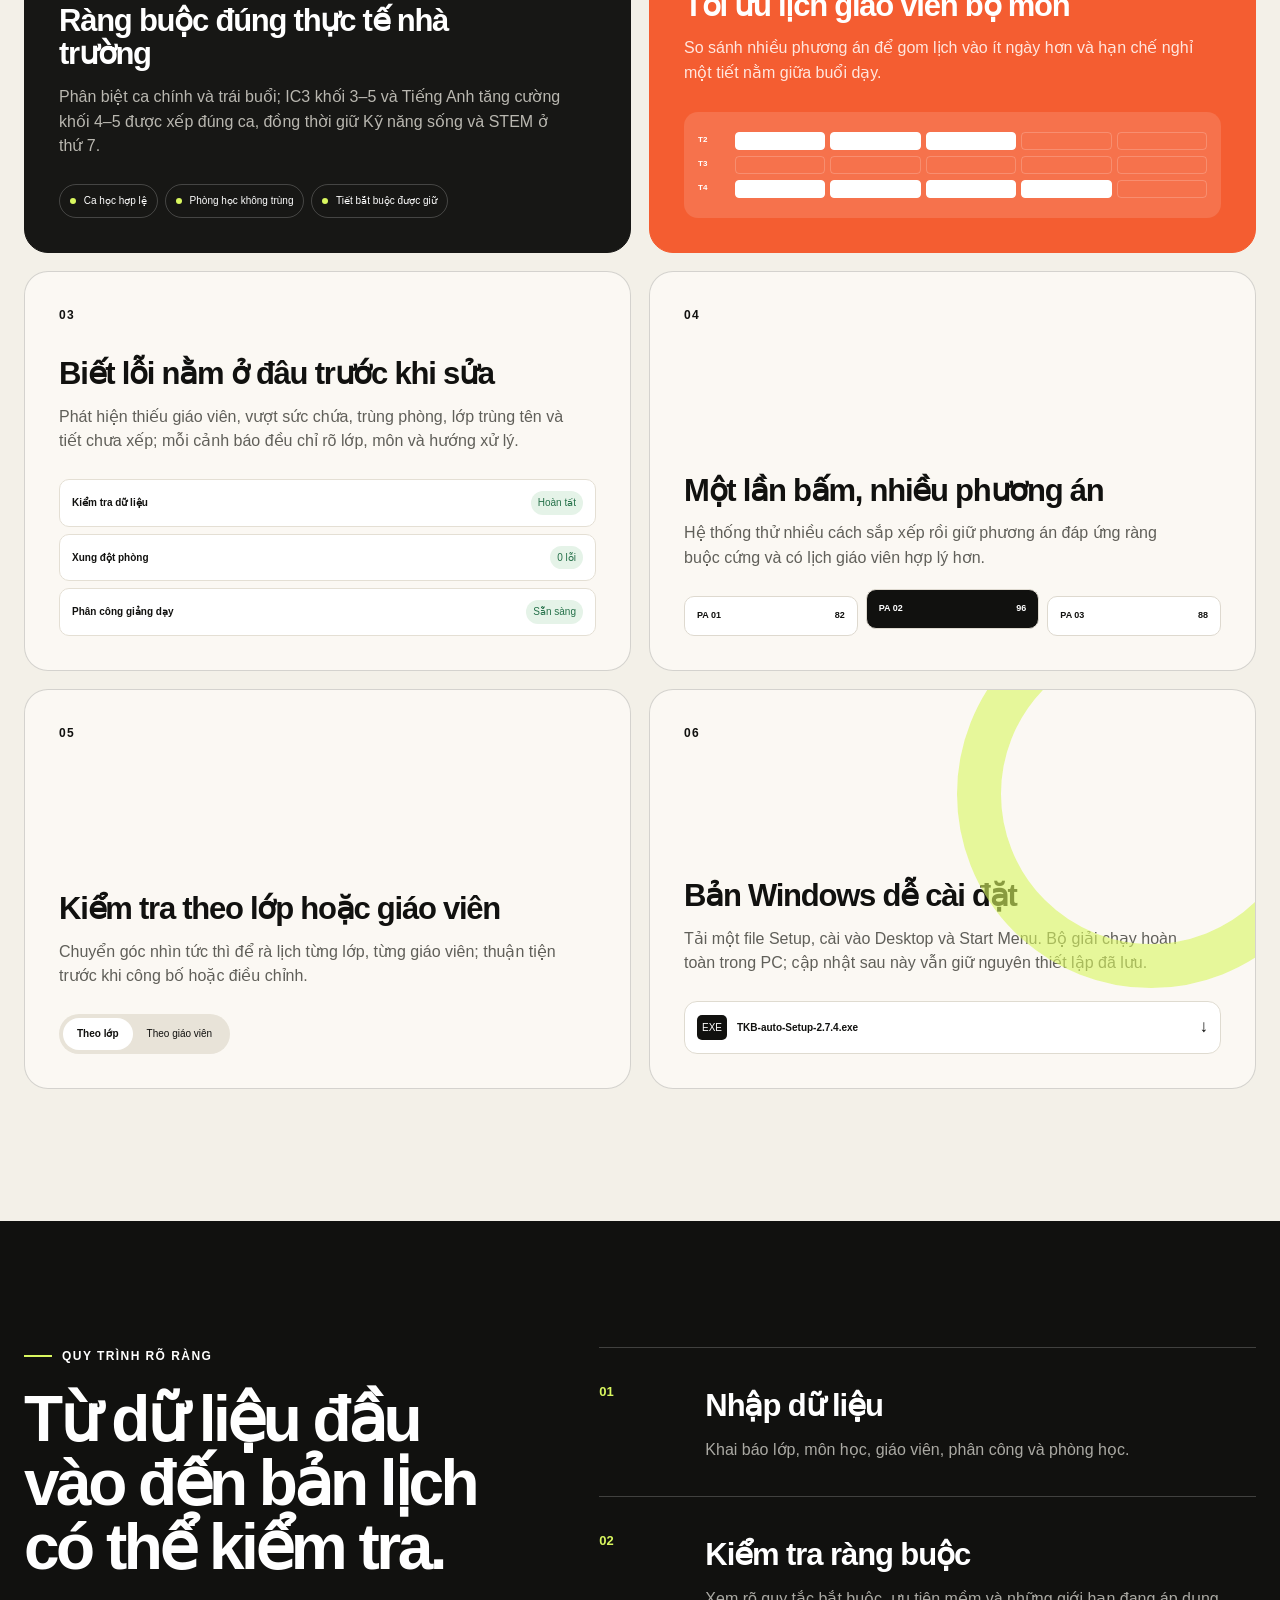
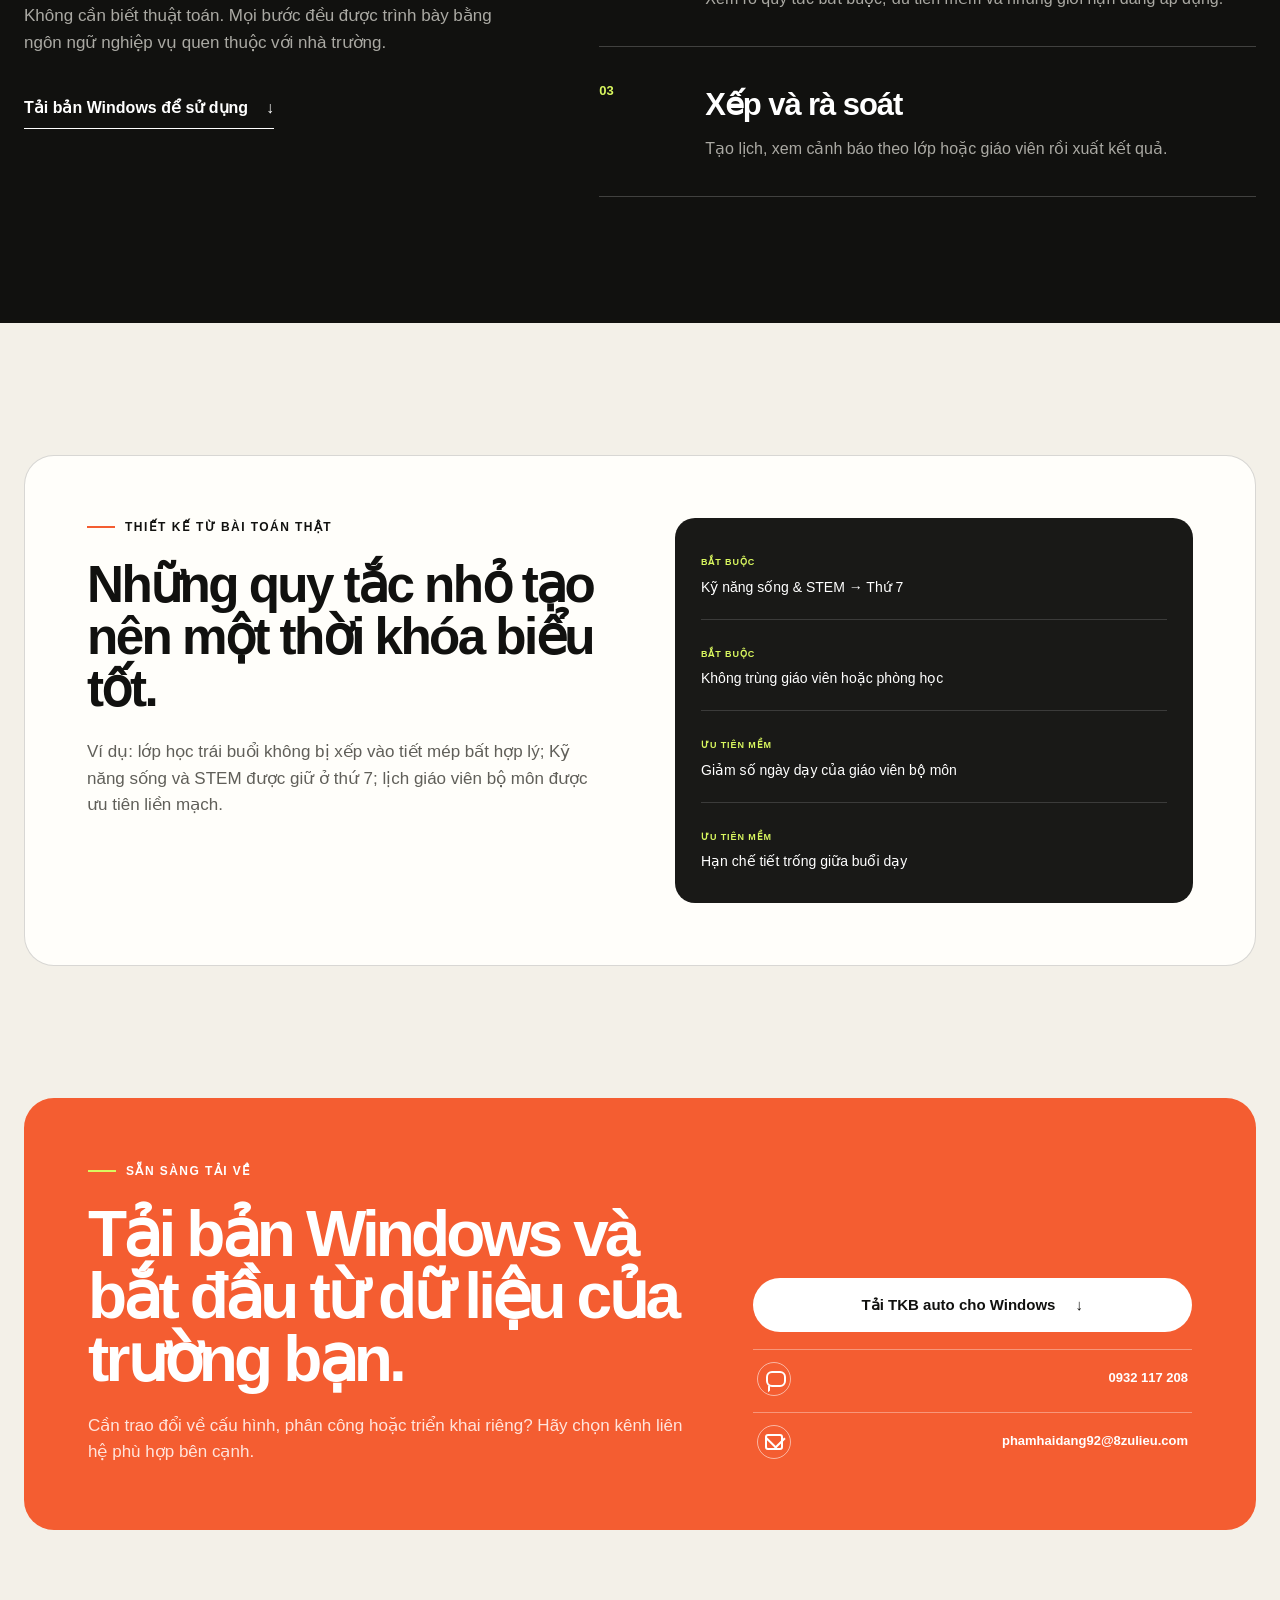
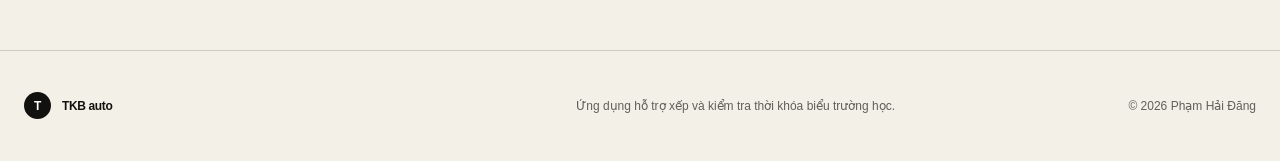
==== commit c935c8c0: "v4.0" ====
--- a/public/index.html
+++ b/public/index.html
@@ -189,7 +189,7 @@
         <a href="#features">Tính năng</a>
         <a href="#workflow">Cách hoạt động</a>
         <a href="#contact">Liên hệ</a>
-        <a class="nav-download" href="./downloads/TKB-auto-Setup-2.7.2.exe" download data-desktop-download>Tải bản Windows</a>
+        <a class="nav-download" href="./downloads/TKB-auto-Setup-2.7.4.exe" download data-desktop-download>Tải bản Windows</a>
       </nav>
     </div>
   </header>
@@ -201,7 +201,7 @@
         <h1>Một thời khóa biểu tốt không nên mất cả tuần để làm.</h1>
         <p class="hero-lead">Nhập phân công, đặt đúng ràng buộc của nhà trường và để ứng dụng tìm phương án hợp lý — đủ tiết, không trùng lịch, dễ kiểm tra.</p>
         <div class="hero-actions">
-          <a class="button button-primary" href="./downloads/TKB-auto-Setup-2.7.2.exe" download data-desktop-download>Tải bản Windows <span aria-hidden="true">↓</span></a>
+          <a class="button button-primary" href="./downloads/TKB-auto-Setup-2.7.4.exe" download data-desktop-download>Tải bản Windows <span aria-hidden="true">↓</span></a>
           <a class="button button-secondary" href="#workflow">Xem cách sử dụng <span aria-hidden="true">↓</span></a>
         </div>
         <p class="microcopy">Không xếp lịch trên web · Chạy offline trên PC · Tự động lưu thiết lập riêng của trường</p>
@@ -317,7 +317,7 @@
           <span class="feature-number">06</span>
           <h3>Bản Windows dễ cài đặt</h3>
           <p>Tải một file Setup, cài vào Desktop và Start Menu. Bộ giải chạy hoàn toàn trong PC; cập nhật sau này vẫn giữ nguyên thiết lập đã lưu.</p>
-          <div class="file-chip" aria-hidden="true"><span>EXE</span><b>TKB-auto-Setup-2.7.2.exe</b><em>↓</em></div>
+          <div class="file-chip" aria-hidden="true"><span>EXE</span><b>TKB-auto-Setup-2.7.4.exe</b><em>↓</em></div>
         </article>
       </div>
     </section>
@@ -328,7 +328,7 @@
           <p class="eyebrow eyebrow-light"><span></span> Quy trình rõ ràng</p>
           <h2>Từ dữ liệu đầu vào đến bản lịch có thể kiểm tra.</h2>
           <p>Không cần biết thuật toán. Mọi bước đều được trình bày bằng ngôn ngữ nghiệp vụ quen thuộc với nhà trường.</p>
-          <a class="text-link" href="./downloads/TKB-auto-Setup-2.7.2.exe" download data-desktop-download>Tải bản Windows để sử dụng <span aria-hidden="true">↓</span></a>
+          <a class="text-link" href="./downloads/TKB-auto-Setup-2.7.4.exe" download data-desktop-download>Tải bản Windows để sử dụng <span aria-hidden="true">↓</span></a>
         </div>
         <ol class="workflow-list">
           <li class="reveal"><span>01</span><div><h3>Nhập dữ liệu</h3><p>Khai báo lớp, môn học, giáo viên, phân công và phòng học.</p></div></li>
@@ -362,7 +362,7 @@
           <p>Cần trao đổi về cấu hình, phân công hoặc triển khai riêng? Hãy chọn kênh liên hệ phù hợp bên cạnh.</p>
         </div>
         <div class="contact-actions">
-          <a class="button button-light" href="./downloads/TKB-auto-Setup-2.7.2.exe" download data-desktop-download>Tải TKB auto cho Windows <span aria-hidden="true">↓</span></a>
+          <a class="button button-light" href="./downloads/TKB-auto-Setup-2.7.4.exe" download data-desktop-download>Tải TKB auto cho Windows <span aria-hidden="true">↓</span></a>
           <a class="contact-link" href="https://zalo.me/0932117208" target="_blank" rel="noopener noreferrer" aria-label="Nhắn tin theo số 0932 117 208"><span class="contact-icon contact-icon-chat" aria-hidden="true"></span><strong>0932 117 208</strong></a>
           <a class="contact-link" href="mailto:phamhaidang92@8zulieu.com" aria-label="Gửi thư đến phamhaidang92@8zulieu.com"><span class="contact-icon contact-icon-mail" aria-hidden="true"></span><strong>phamhaidang92@8zulieu.com</strong></a>
         </div>
@@ -457,7 +457,7 @@
     const blob=new Blob(chunks,{type:'application/vnd.microsoft.portable-executable'});
     const url=URL.createObjectURL(blob);
     const anchor=document.createElement('a');
-    anchor.href=url; anchor.download=manifest.fileName||'TKB-auto-Setup-2.7.2.exe';
+    anchor.href=url; anchor.download=manifest.fileName||'TKB-auto-Setup-2.7.4.exe';
     document.body.appendChild(anchor); anchor.click(); anchor.remove();
     setTimeout(()=>URL.revokeObjectURL(url),60000);
   }catch(error){
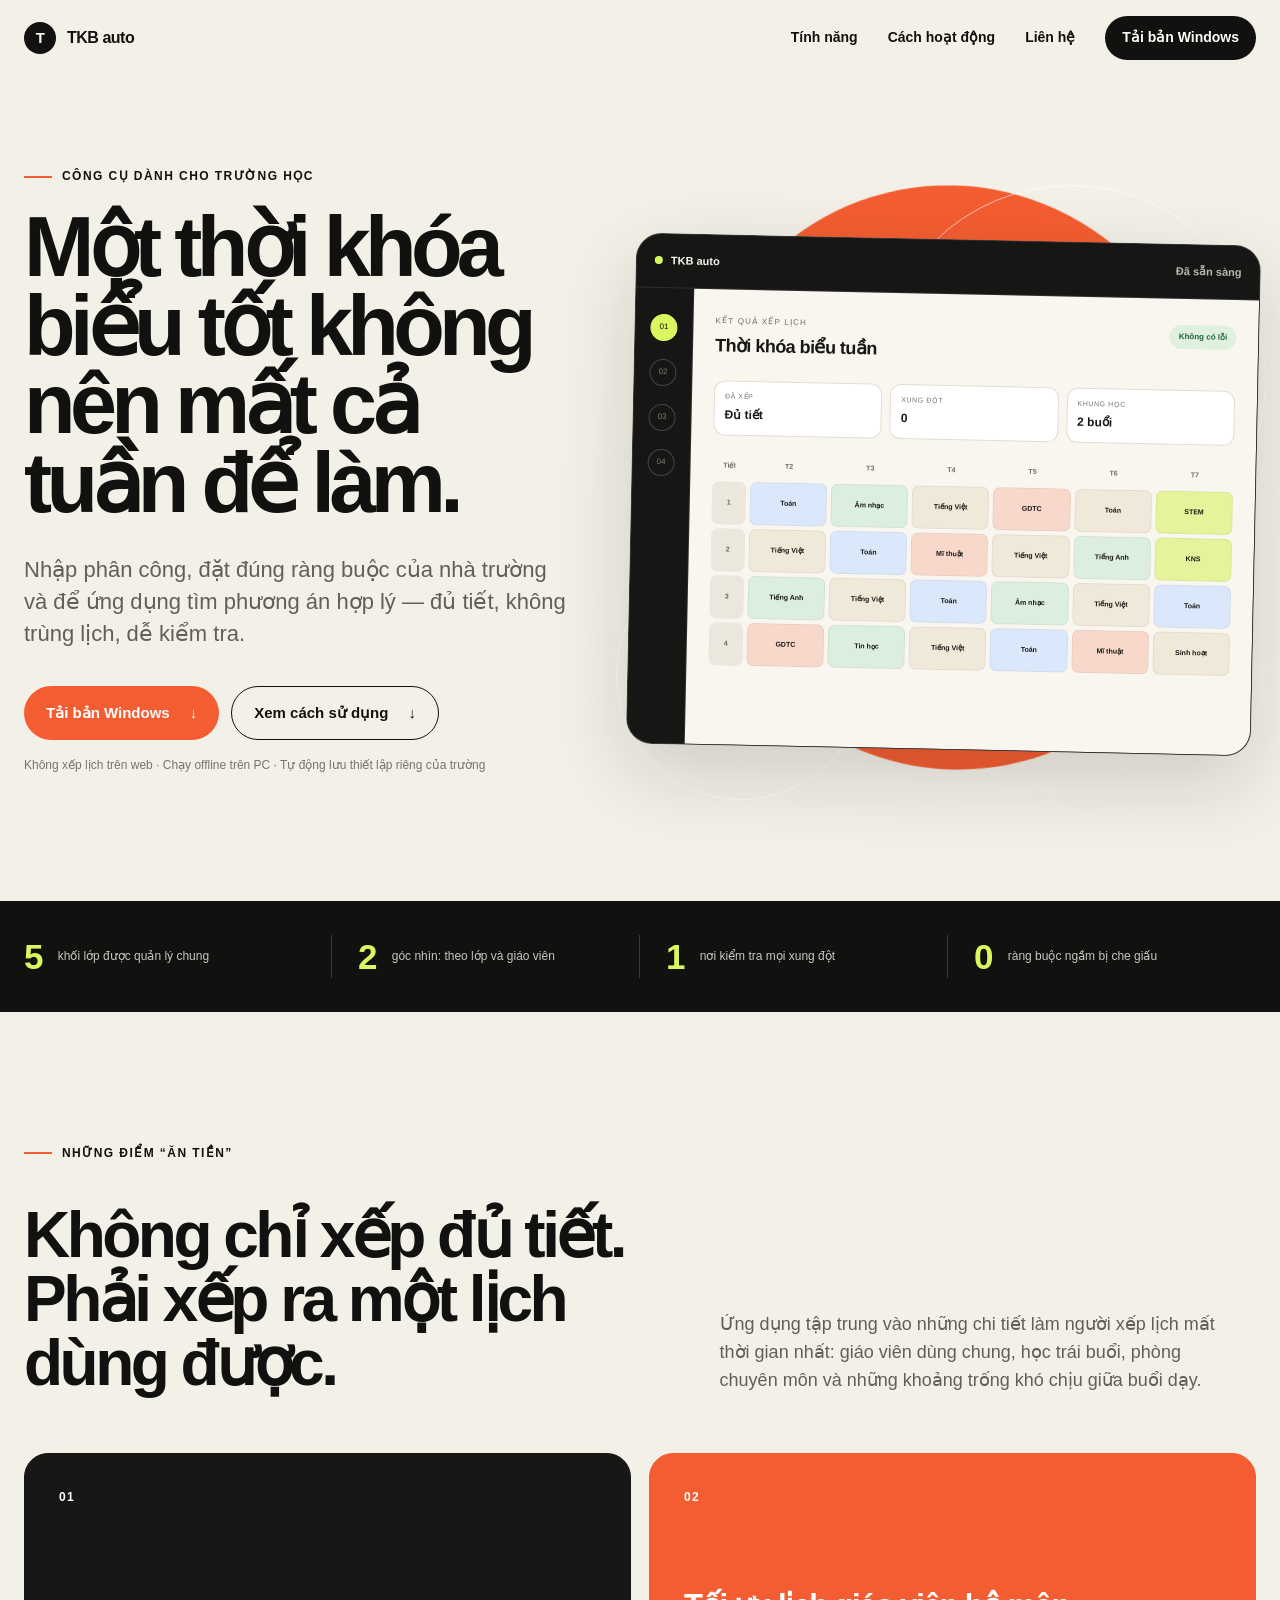
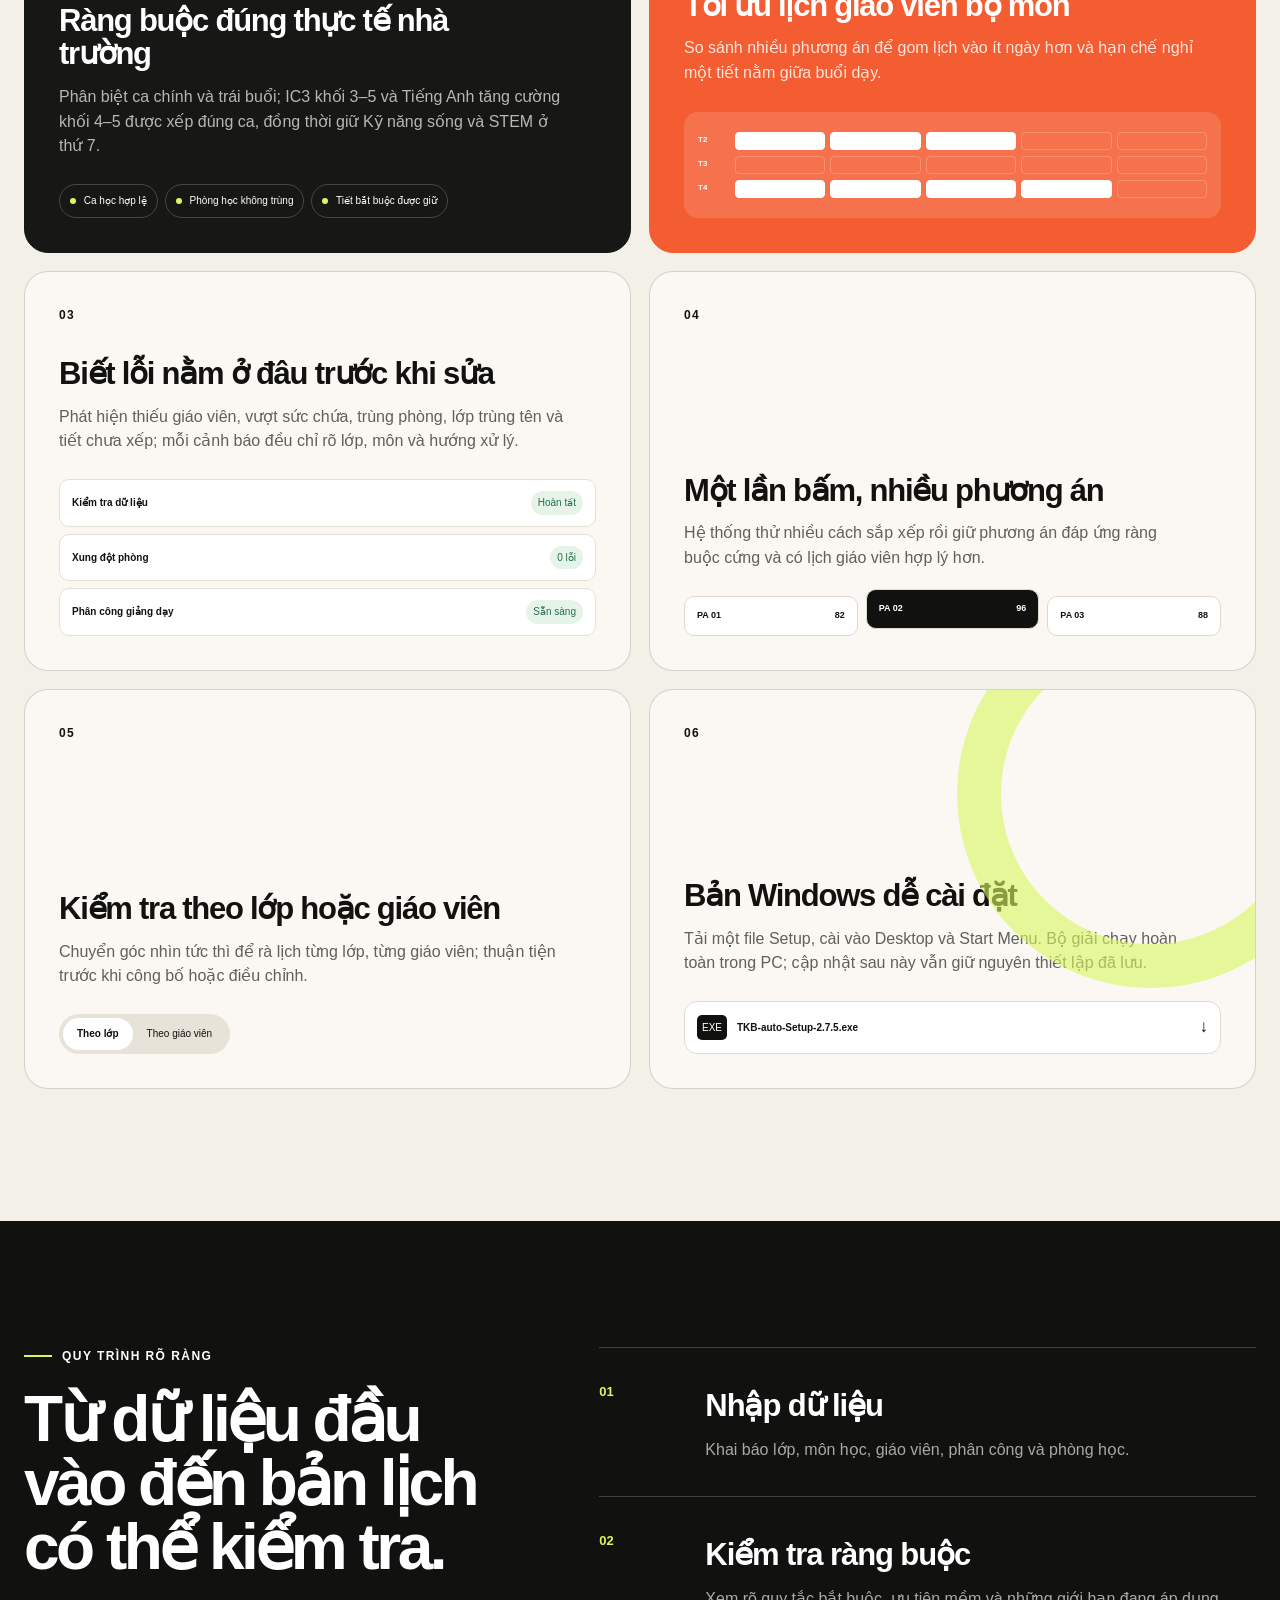
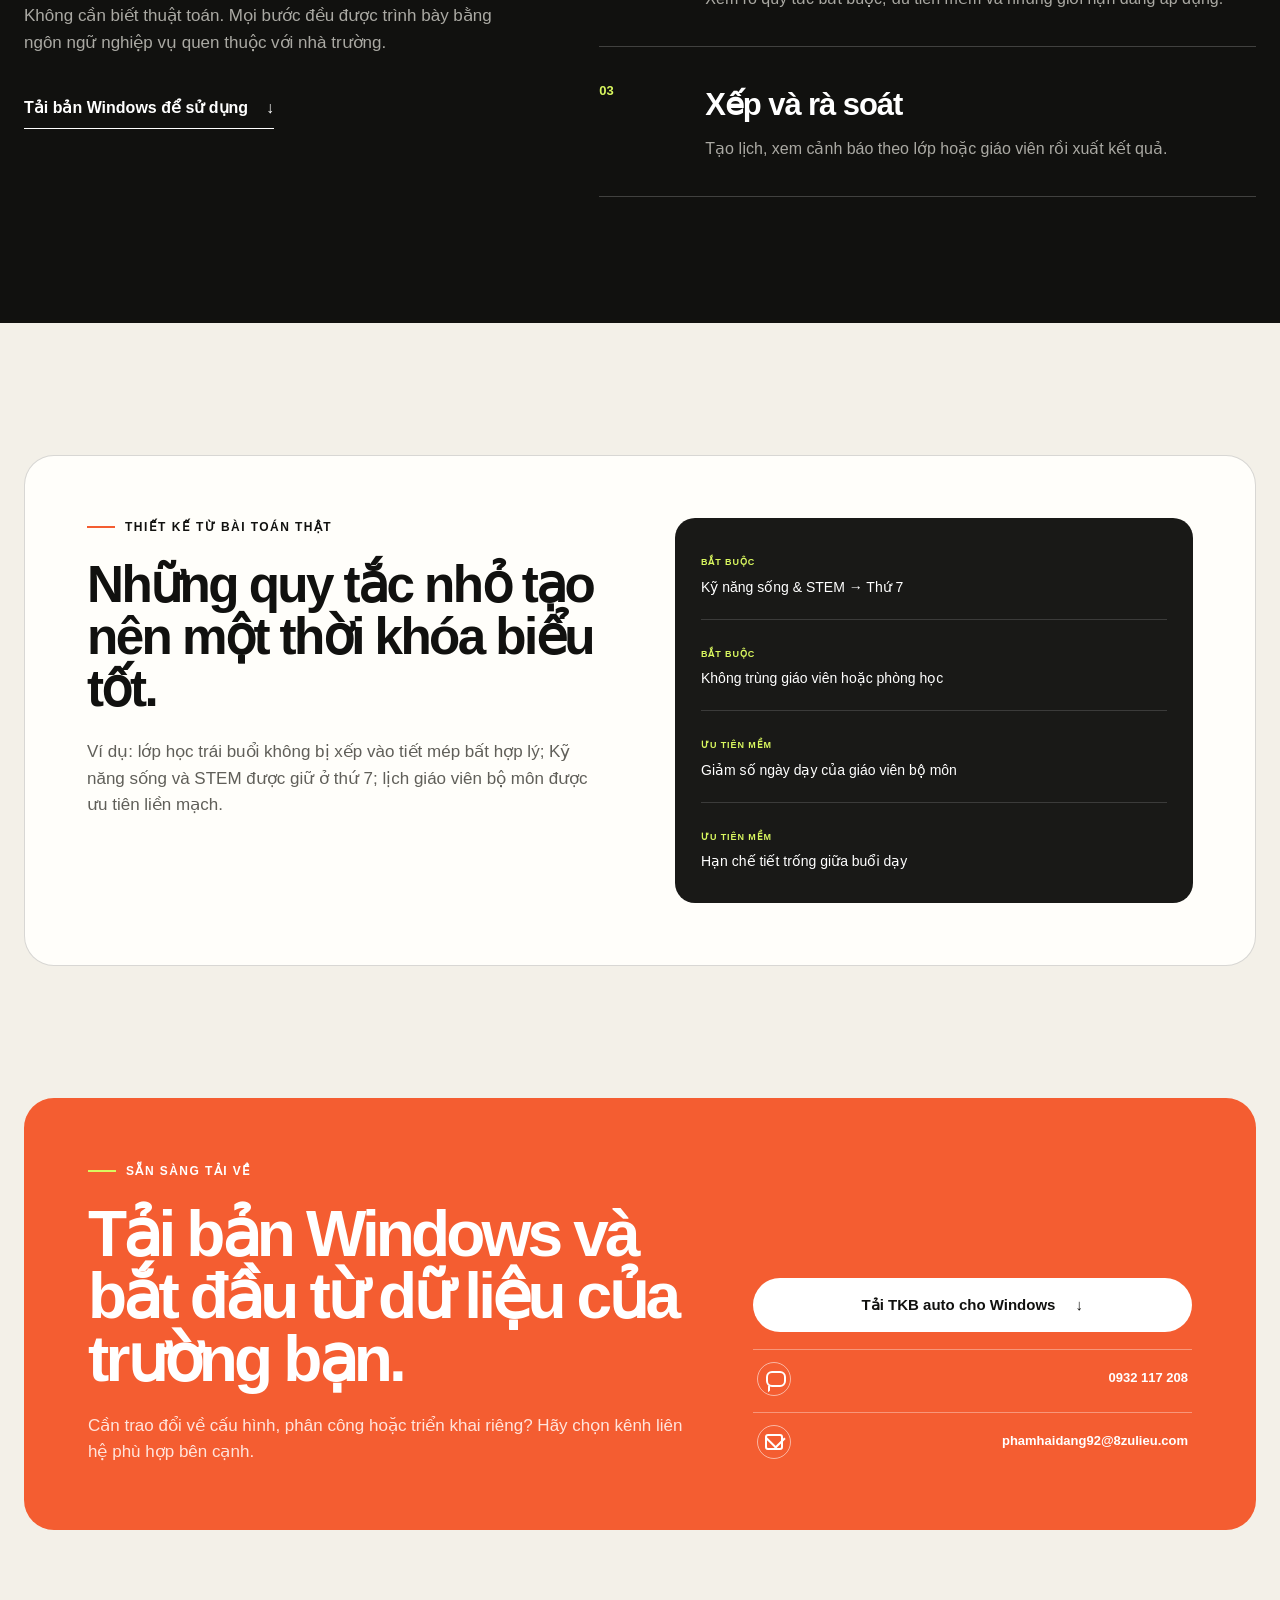
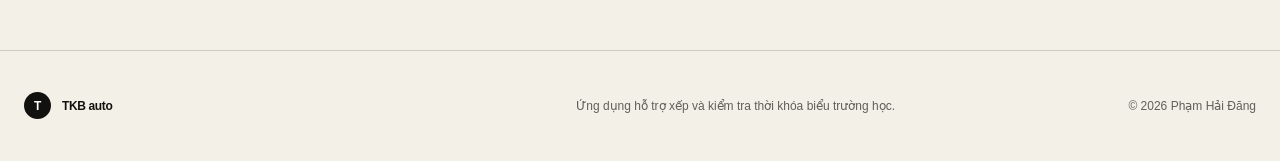
==== commit 6839d074: "v4.1" ====
--- a/public/index.html
+++ b/public/index.html
@@ -189,7 +189,7 @@
         <a href="#features">Tính năng</a>
         <a href="#workflow">Cách hoạt động</a>
         <a href="#contact">Liên hệ</a>
-        <a class="nav-download" href="./downloads/TKB-auto-Setup-2.7.4.exe" download data-desktop-download>Tải bản Windows</a>
+        <a class="nav-download" href="./downloads/TKB-auto-Setup-2.7.5.exe" download data-desktop-download>Tải bản Windows</a>
       </nav>
     </div>
   </header>
@@ -201,7 +201,7 @@
         <h1>Một thời khóa biểu tốt không nên mất cả tuần để làm.</h1>
         <p class="hero-lead">Nhập phân công, đặt đúng ràng buộc của nhà trường và để ứng dụng tìm phương án hợp lý — đủ tiết, không trùng lịch, dễ kiểm tra.</p>
         <div class="hero-actions">
-          <a class="button button-primary" href="./downloads/TKB-auto-Setup-2.7.4.exe" download data-desktop-download>Tải bản Windows <span aria-hidden="true">↓</span></a>
+          <a class="button button-primary" href="./downloads/TKB-auto-Setup-2.7.5.exe" download data-desktop-download>Tải bản Windows <span aria-hidden="true">↓</span></a>
           <a class="button button-secondary" href="#workflow">Xem cách sử dụng <span aria-hidden="true">↓</span></a>
         </div>
         <p class="microcopy">Không xếp lịch trên web · Chạy offline trên PC · Tự động lưu thiết lập riêng của trường</p>
@@ -317,7 +317,7 @@
           <span class="feature-number">06</span>
           <h3>Bản Windows dễ cài đặt</h3>
           <p>Tải một file Setup, cài vào Desktop và Start Menu. Bộ giải chạy hoàn toàn trong PC; cập nhật sau này vẫn giữ nguyên thiết lập đã lưu.</p>
-          <div class="file-chip" aria-hidden="true"><span>EXE</span><b>TKB-auto-Setup-2.7.4.exe</b><em>↓</em></div>
+          <div class="file-chip" aria-hidden="true"><span>EXE</span><b>TKB-auto-Setup-2.7.5.exe</b><em>↓</em></div>
         </article>
       </div>
     </section>
@@ -328,7 +328,7 @@
           <p class="eyebrow eyebrow-light"><span></span> Quy trình rõ ràng</p>
           <h2>Từ dữ liệu đầu vào đến bản lịch có thể kiểm tra.</h2>
           <p>Không cần biết thuật toán. Mọi bước đều được trình bày bằng ngôn ngữ nghiệp vụ quen thuộc với nhà trường.</p>
-          <a class="text-link" href="./downloads/TKB-auto-Setup-2.7.4.exe" download data-desktop-download>Tải bản Windows để sử dụng <span aria-hidden="true">↓</span></a>
+          <a class="text-link" href="./downloads/TKB-auto-Setup-2.7.5.exe" download data-desktop-download>Tải bản Windows để sử dụng <span aria-hidden="true">↓</span></a>
         </div>
         <ol class="workflow-list">
           <li class="reveal"><span>01</span><div><h3>Nhập dữ liệu</h3><p>Khai báo lớp, môn học, giáo viên, phân công và phòng học.</p></div></li>
@@ -362,7 +362,7 @@
           <p>Cần trao đổi về cấu hình, phân công hoặc triển khai riêng? Hãy chọn kênh liên hệ phù hợp bên cạnh.</p>
         </div>
         <div class="contact-actions">
-          <a class="button button-light" href="./downloads/TKB-auto-Setup-2.7.4.exe" download data-desktop-download>Tải TKB auto cho Windows <span aria-hidden="true">↓</span></a>
+          <a class="button button-light" href="./downloads/TKB-auto-Setup-2.7.5.exe" download data-desktop-download>Tải TKB auto cho Windows <span aria-hidden="true">↓</span></a>
           <a class="contact-link" href="https://zalo.me/0932117208" target="_blank" rel="noopener noreferrer" aria-label="Nhắn tin theo số 0932 117 208"><span class="contact-icon contact-icon-chat" aria-hidden="true"></span><strong>0932 117 208</strong></a>
           <a class="contact-link" href="mailto:phamhaidang92@8zulieu.com" aria-label="Gửi thư đến phamhaidang92@8zulieu.com"><span class="contact-icon contact-icon-mail" aria-hidden="true"></span><strong>phamhaidang92@8zulieu.com</strong></a>
         </div>
@@ -457,7 +457,7 @@
     const blob=new Blob(chunks,{type:'application/vnd.microsoft.portable-executable'});
     const url=URL.createObjectURL(blob);
     const anchor=document.createElement('a');
-    anchor.href=url; anchor.download=manifest.fileName||'TKB-auto-Setup-2.7.4.exe';
+    anchor.href=url; anchor.download=manifest.fileName||'TKB-auto-Setup-2.7.5.exe';
     document.body.appendChild(anchor); anchor.click(); anchor.remove();
     setTimeout(()=>URL.revokeObjectURL(url),60000);
   }catch(error){
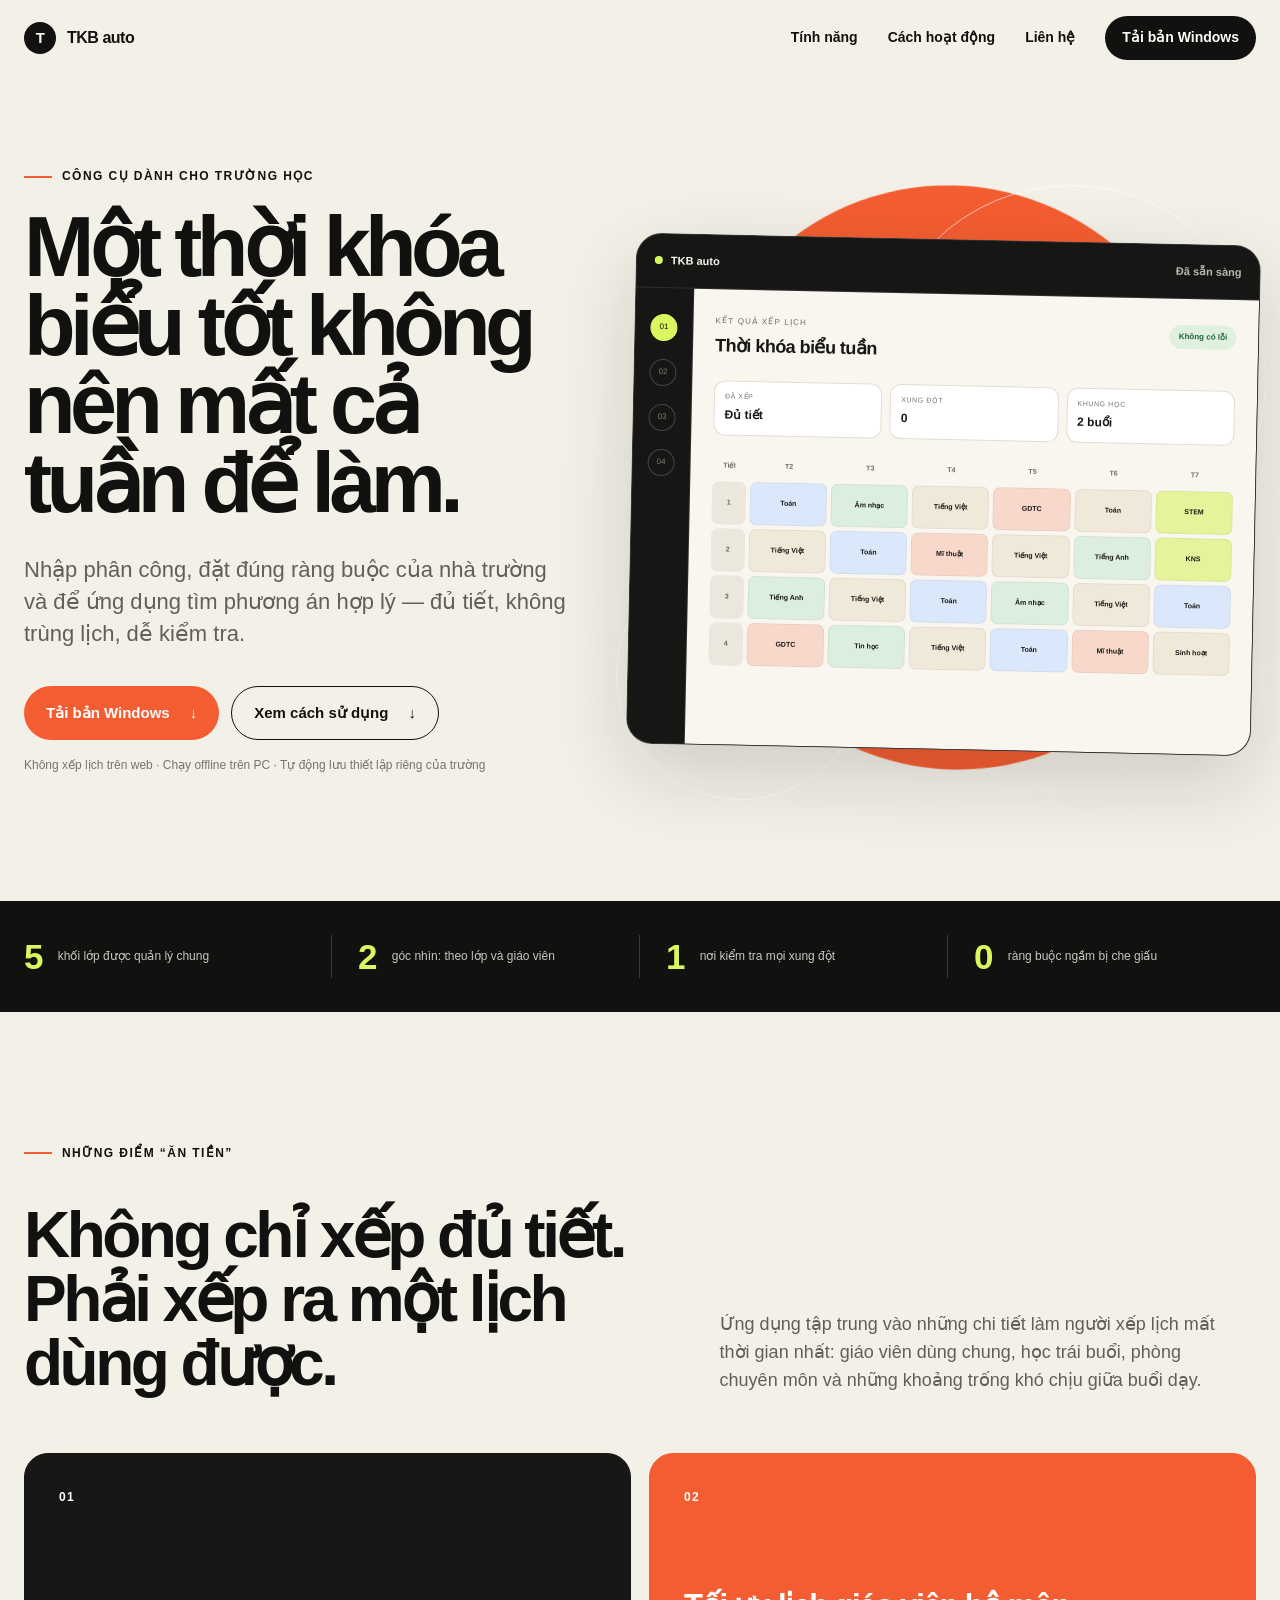
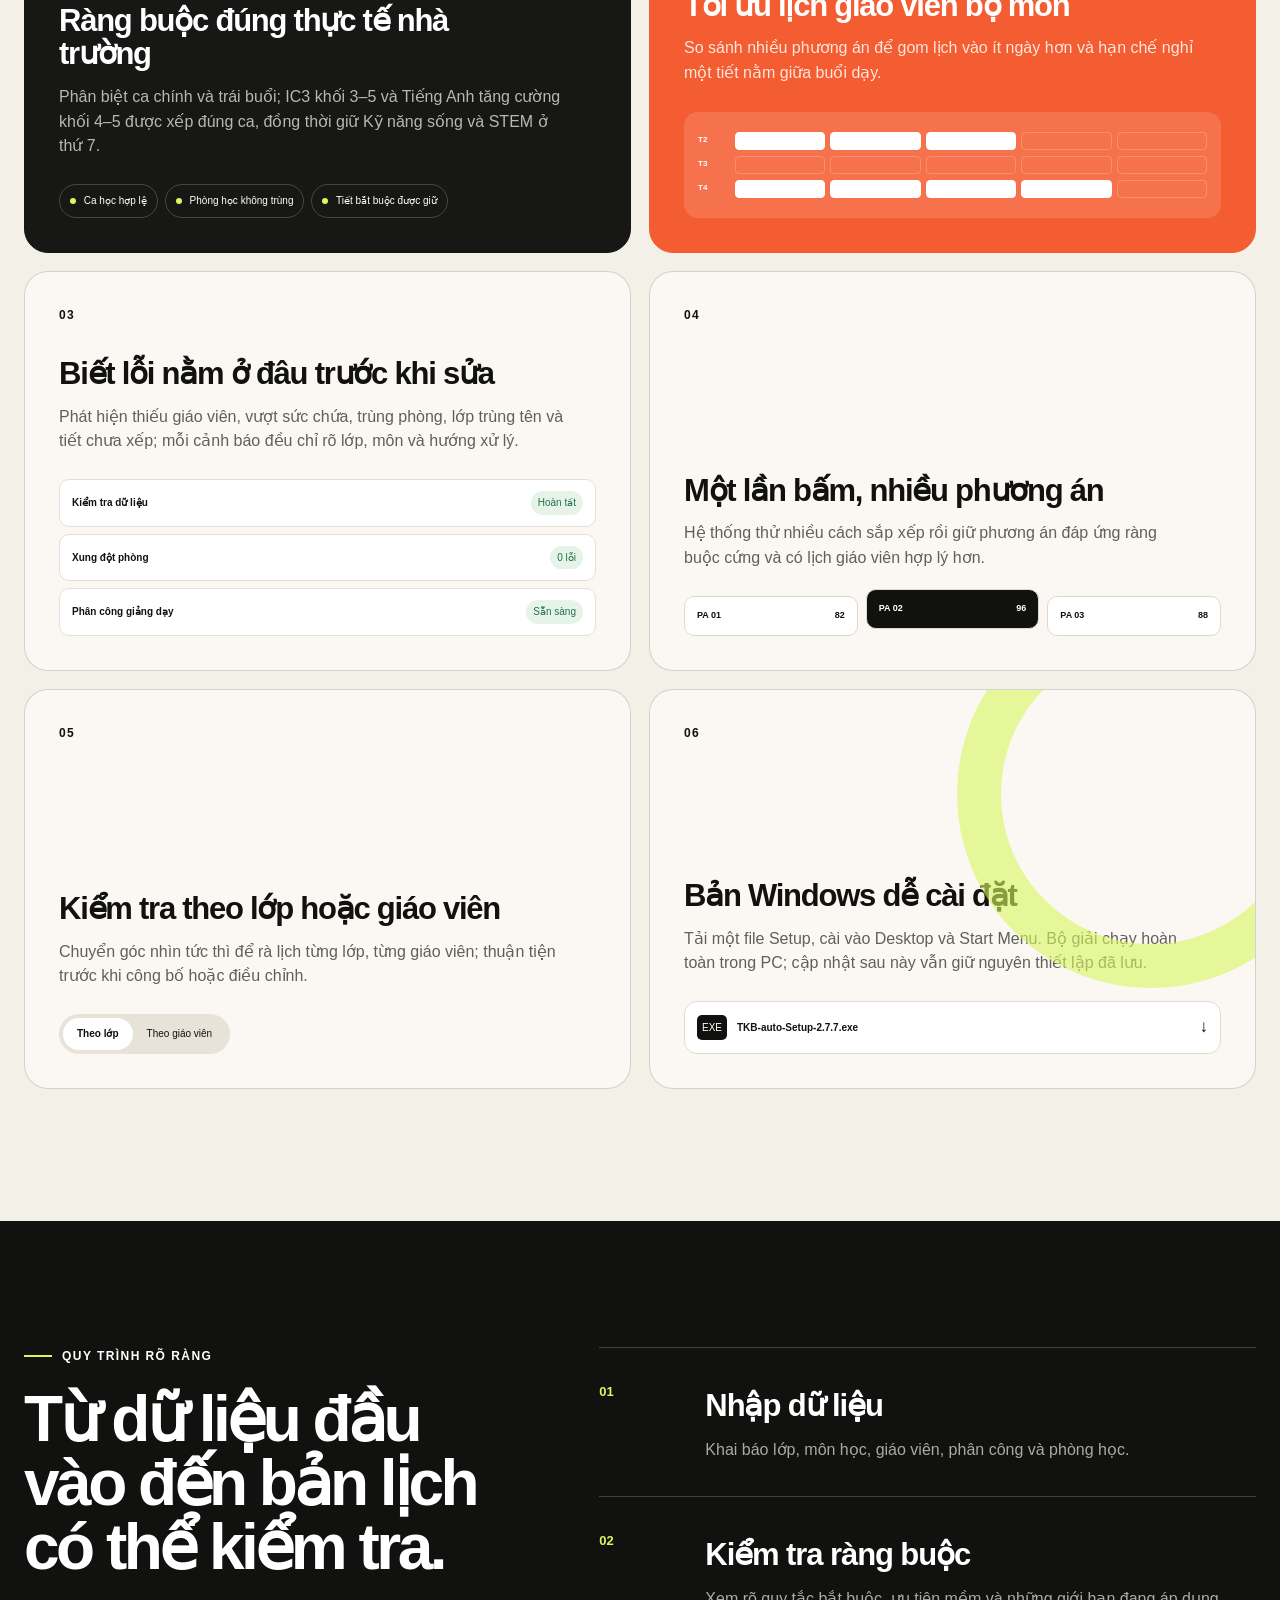
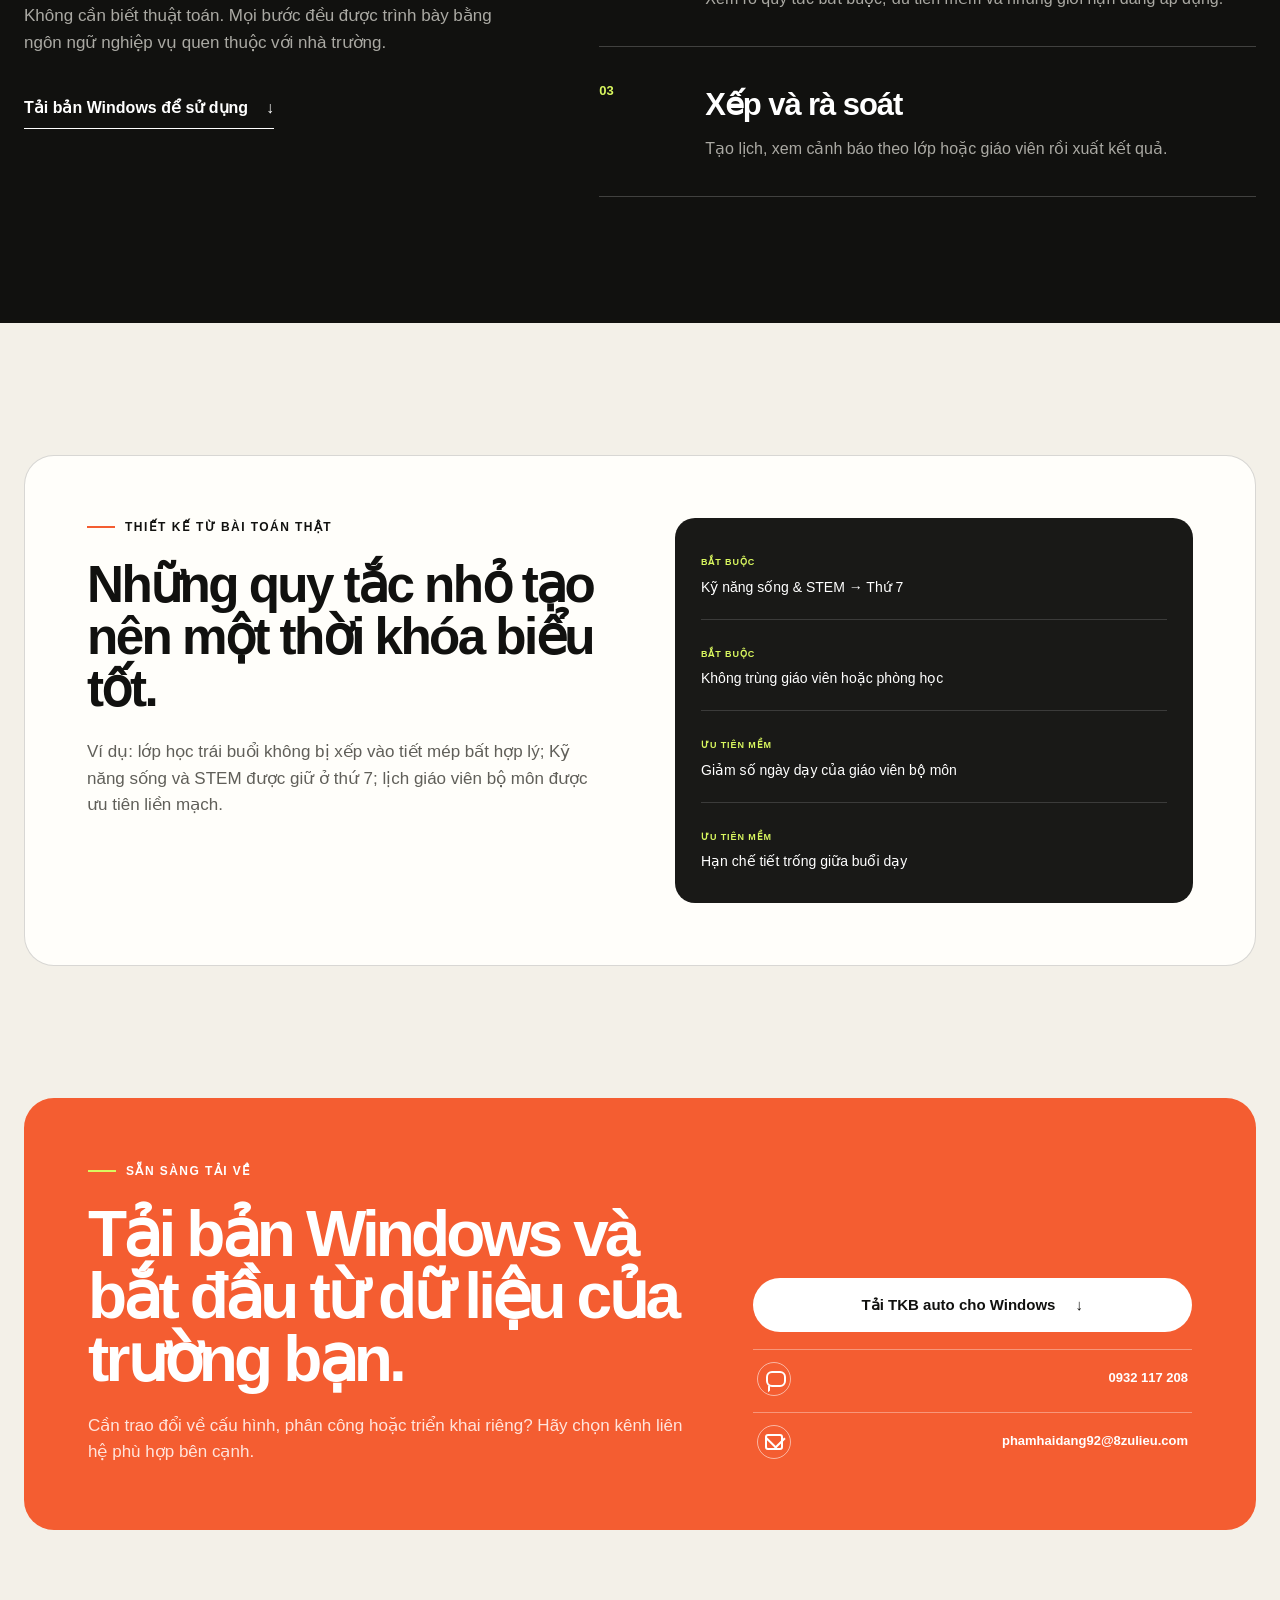
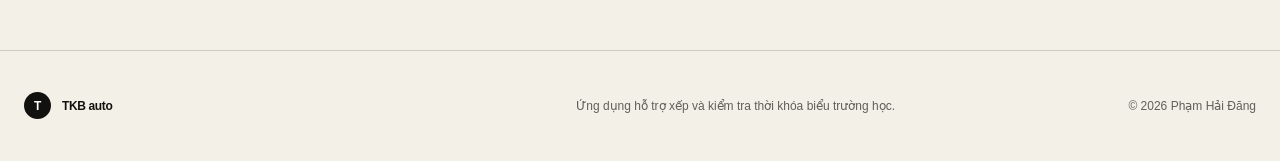
==== commit ce9cae41: "v4.3" ====
--- a/public/index.html
+++ b/public/index.html
@@ -189,7 +189,7 @@
         <a href="#features">Tính năng</a>
         <a href="#workflow">Cách hoạt động</a>
         <a href="#contact">Liên hệ</a>
-        <a class="nav-download" href="./downloads/TKB-auto-Setup-2.7.5.exe" download data-desktop-download>Tải bản Windows</a>
+        <a class="nav-download" href="./downloads/TKB-auto-Setup-2.7.7.exe" download data-desktop-download>Tải bản Windows</a>
       </nav>
     </div>
   </header>
@@ -201,7 +201,7 @@
         <h1>Một thời khóa biểu tốt không nên mất cả tuần để làm.</h1>
         <p class="hero-lead">Nhập phân công, đặt đúng ràng buộc của nhà trường và để ứng dụng tìm phương án hợp lý — đủ tiết, không trùng lịch, dễ kiểm tra.</p>
         <div class="hero-actions">
-          <a class="button button-primary" href="./downloads/TKB-auto-Setup-2.7.5.exe" download data-desktop-download>Tải bản Windows <span aria-hidden="true">↓</span></a>
+          <a class="button button-primary" href="./downloads/TKB-auto-Setup-2.7.7.exe" download data-desktop-download>Tải bản Windows <span aria-hidden="true">↓</span></a>
           <a class="button button-secondary" href="#workflow">Xem cách sử dụng <span aria-hidden="true">↓</span></a>
         </div>
         <p class="microcopy">Không xếp lịch trên web · Chạy offline trên PC · Tự động lưu thiết lập riêng của trường</p>
@@ -317,7 +317,7 @@
           <span class="feature-number">06</span>
           <h3>Bản Windows dễ cài đặt</h3>
           <p>Tải một file Setup, cài vào Desktop và Start Menu. Bộ giải chạy hoàn toàn trong PC; cập nhật sau này vẫn giữ nguyên thiết lập đã lưu.</p>
-          <div class="file-chip" aria-hidden="true"><span>EXE</span><b>TKB-auto-Setup-2.7.5.exe</b><em>↓</em></div>
+          <div class="file-chip" aria-hidden="true"><span>EXE</span><b>TKB-auto-Setup-2.7.7.exe</b><em>↓</em></div>
         </article>
       </div>
     </section>
@@ -328,7 +328,7 @@
           <p class="eyebrow eyebrow-light"><span></span> Quy trình rõ ràng</p>
           <h2>Từ dữ liệu đầu vào đến bản lịch có thể kiểm tra.</h2>
           <p>Không cần biết thuật toán. Mọi bước đều được trình bày bằng ngôn ngữ nghiệp vụ quen thuộc với nhà trường.</p>
-          <a class="text-link" href="./downloads/TKB-auto-Setup-2.7.5.exe" download data-desktop-download>Tải bản Windows để sử dụng <span aria-hidden="true">↓</span></a>
+          <a class="text-link" href="./downloads/TKB-auto-Setup-2.7.7.exe" download data-desktop-download>Tải bản Windows để sử dụng <span aria-hidden="true">↓</span></a>
         </div>
         <ol class="workflow-list">
           <li class="reveal"><span>01</span><div><h3>Nhập dữ liệu</h3><p>Khai báo lớp, môn học, giáo viên, phân công và phòng học.</p></div></li>
@@ -362,7 +362,7 @@
           <p>Cần trao đổi về cấu hình, phân công hoặc triển khai riêng? Hãy chọn kênh liên hệ phù hợp bên cạnh.</p>
         </div>
         <div class="contact-actions">
-          <a class="button button-light" href="./downloads/TKB-auto-Setup-2.7.5.exe" download data-desktop-download>Tải TKB auto cho Windows <span aria-hidden="true">↓</span></a>
+          <a class="button button-light" href="./downloads/TKB-auto-Setup-2.7.7.exe" download data-desktop-download>Tải TKB auto cho Windows <span aria-hidden="true">↓</span></a>
           <a class="contact-link" href="https://zalo.me/0932117208" target="_blank" rel="noopener noreferrer" aria-label="Nhắn tin theo số 0932 117 208"><span class="contact-icon contact-icon-chat" aria-hidden="true"></span><strong>0932 117 208</strong></a>
           <a class="contact-link" href="mailto:phamhaidang92@8zulieu.com" aria-label="Gửi thư đến phamhaidang92@8zulieu.com"><span class="contact-icon contact-icon-mail" aria-hidden="true"></span><strong>phamhaidang92@8zulieu.com</strong></a>
         </div>
@@ -457,7 +457,7 @@
     const blob=new Blob(chunks,{type:'application/vnd.microsoft.portable-executable'});
     const url=URL.createObjectURL(blob);
     const anchor=document.createElement('a');
-    anchor.href=url; anchor.download=manifest.fileName||'TKB-auto-Setup-2.7.5.exe';
+    anchor.href=url; anchor.download=manifest.fileName||'TKB-auto-Setup-2.7.7.exe';
     document.body.appendChild(anchor); anchor.click(); anchor.remove();
     setTimeout(()=>URL.revokeObjectURL(url),60000);
   }catch(error){
